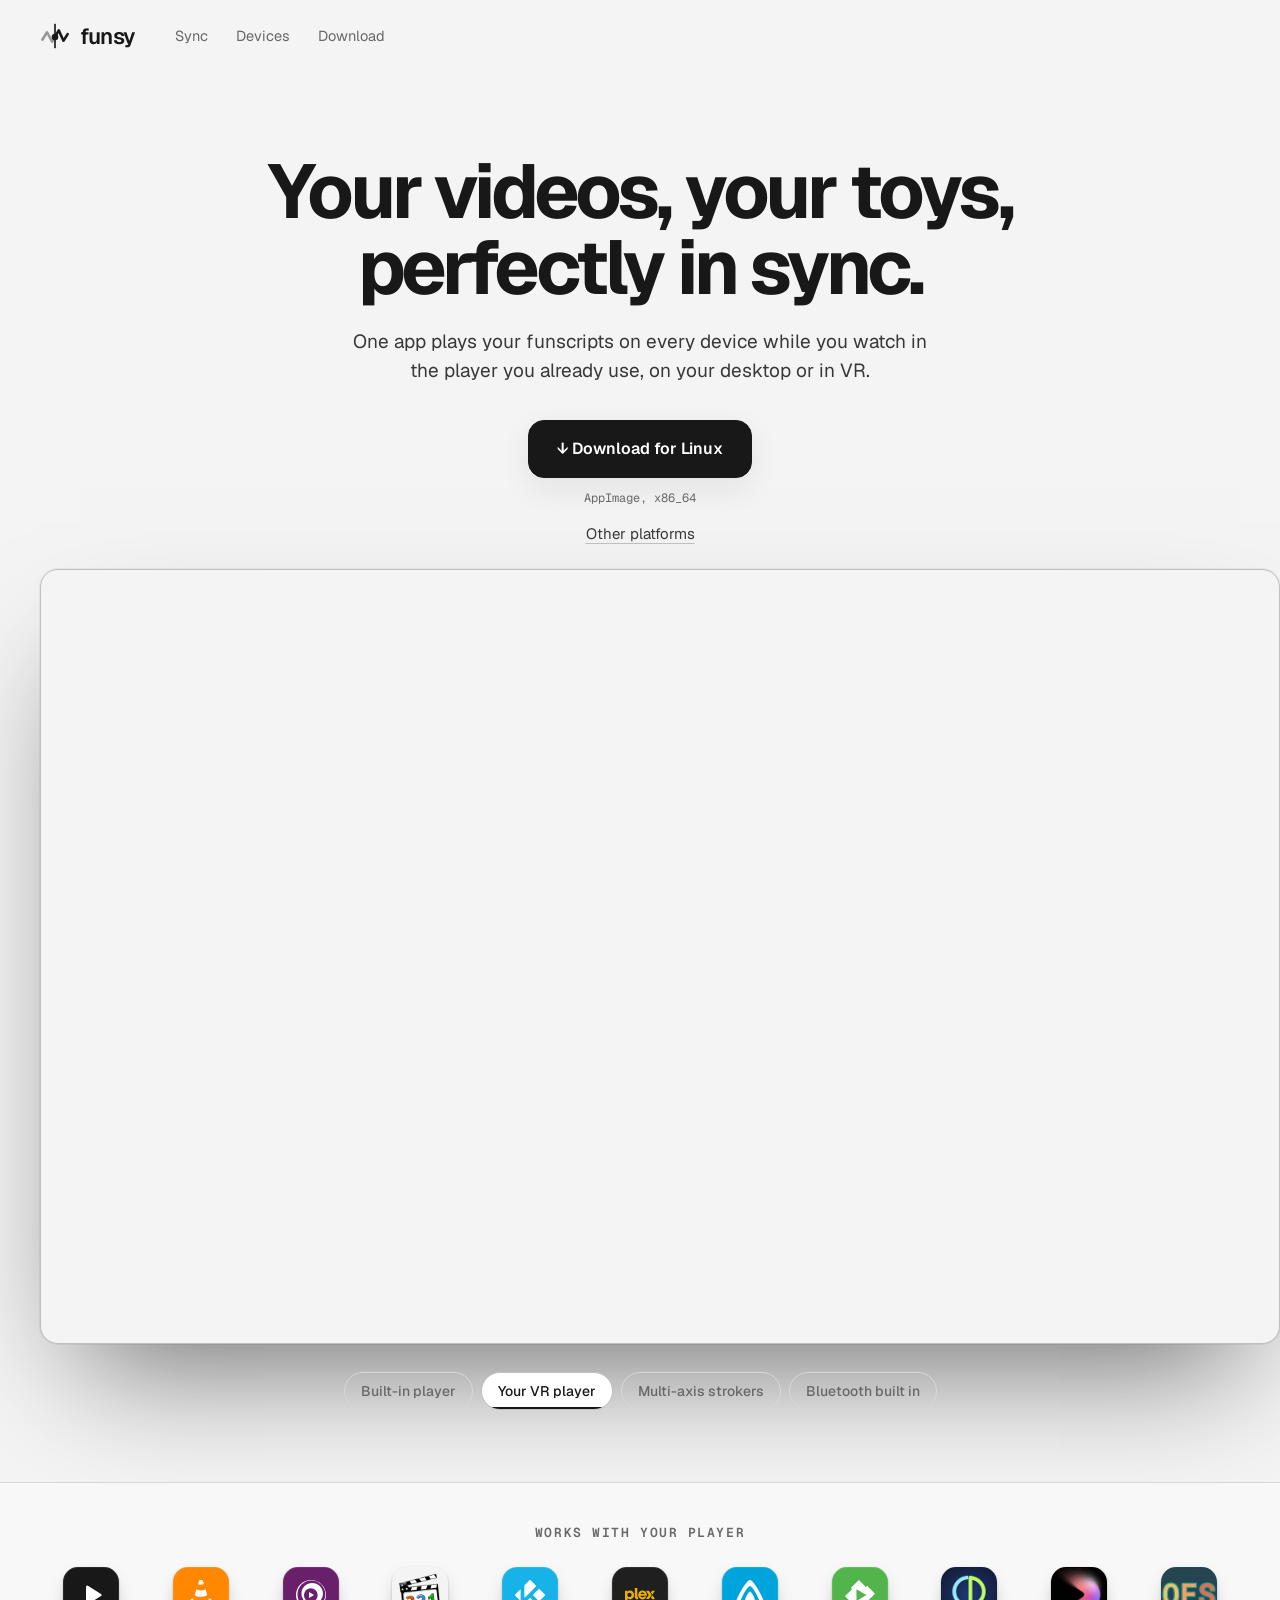
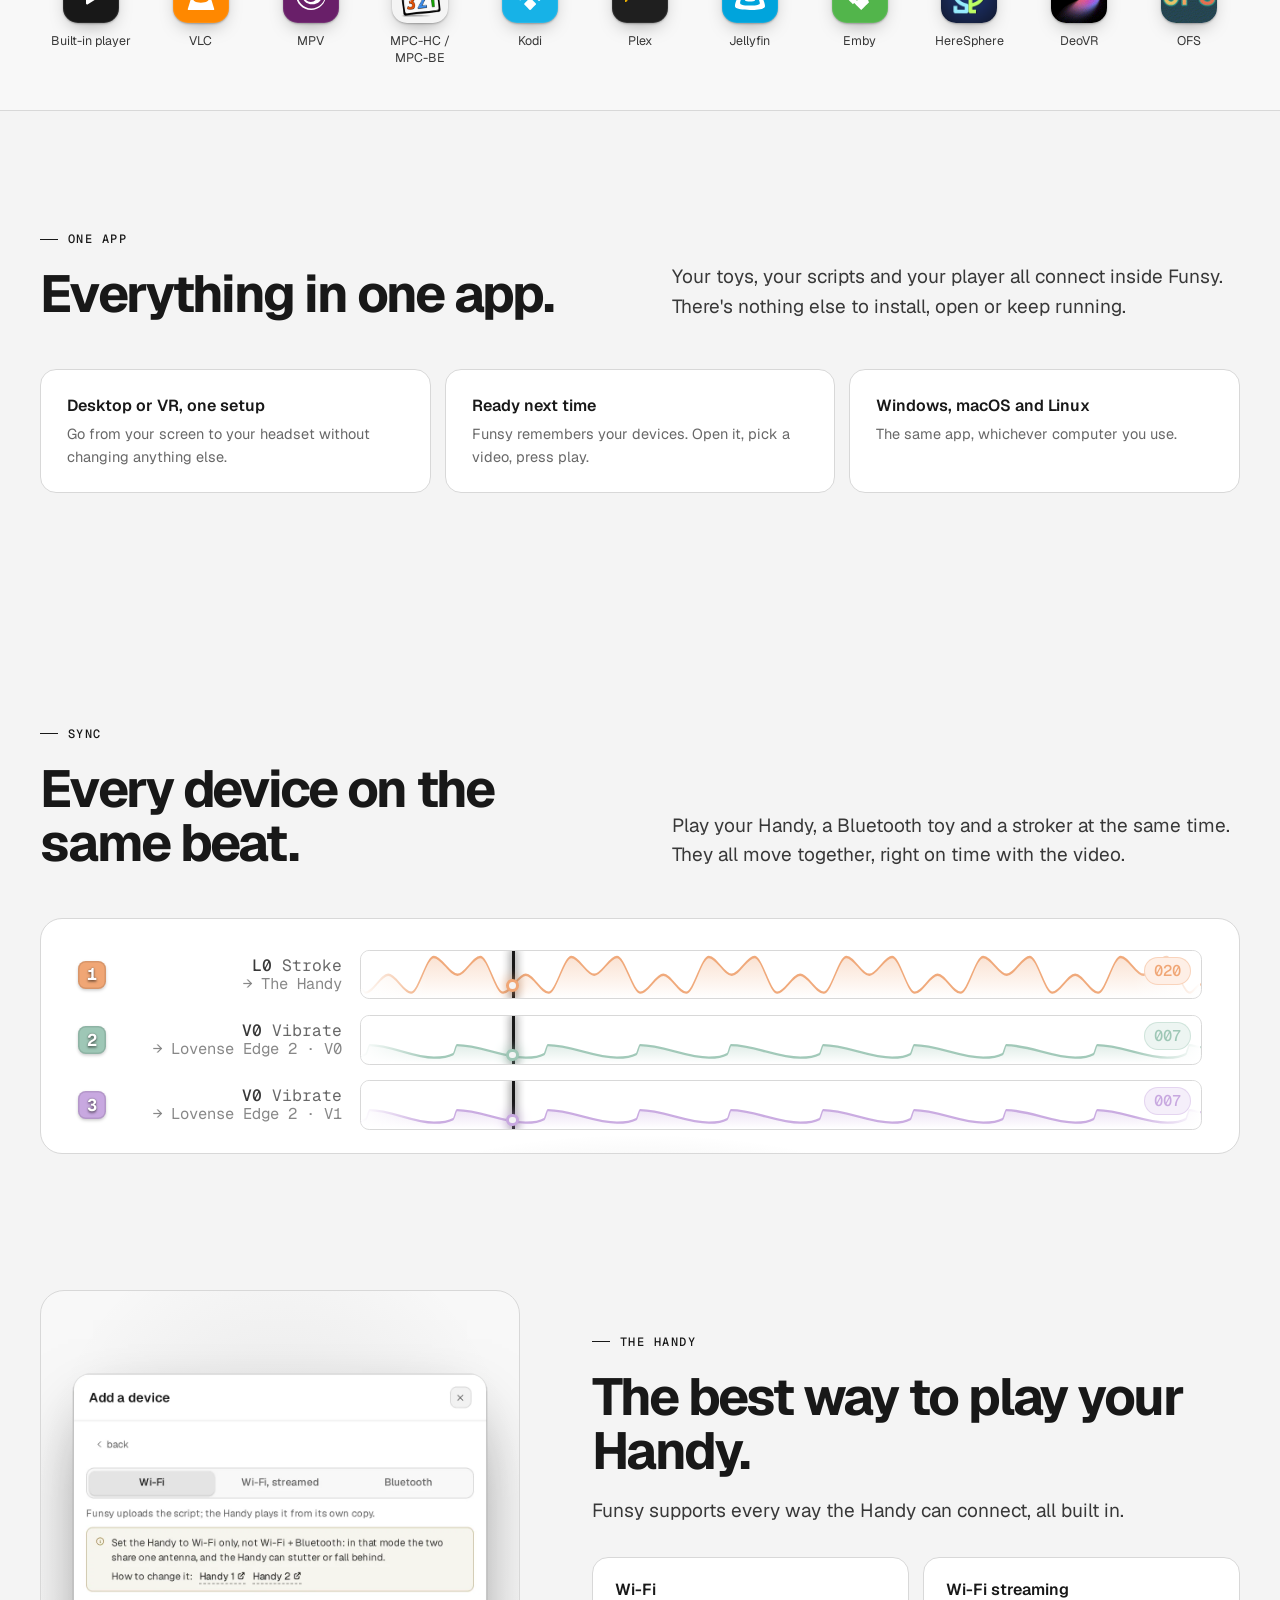
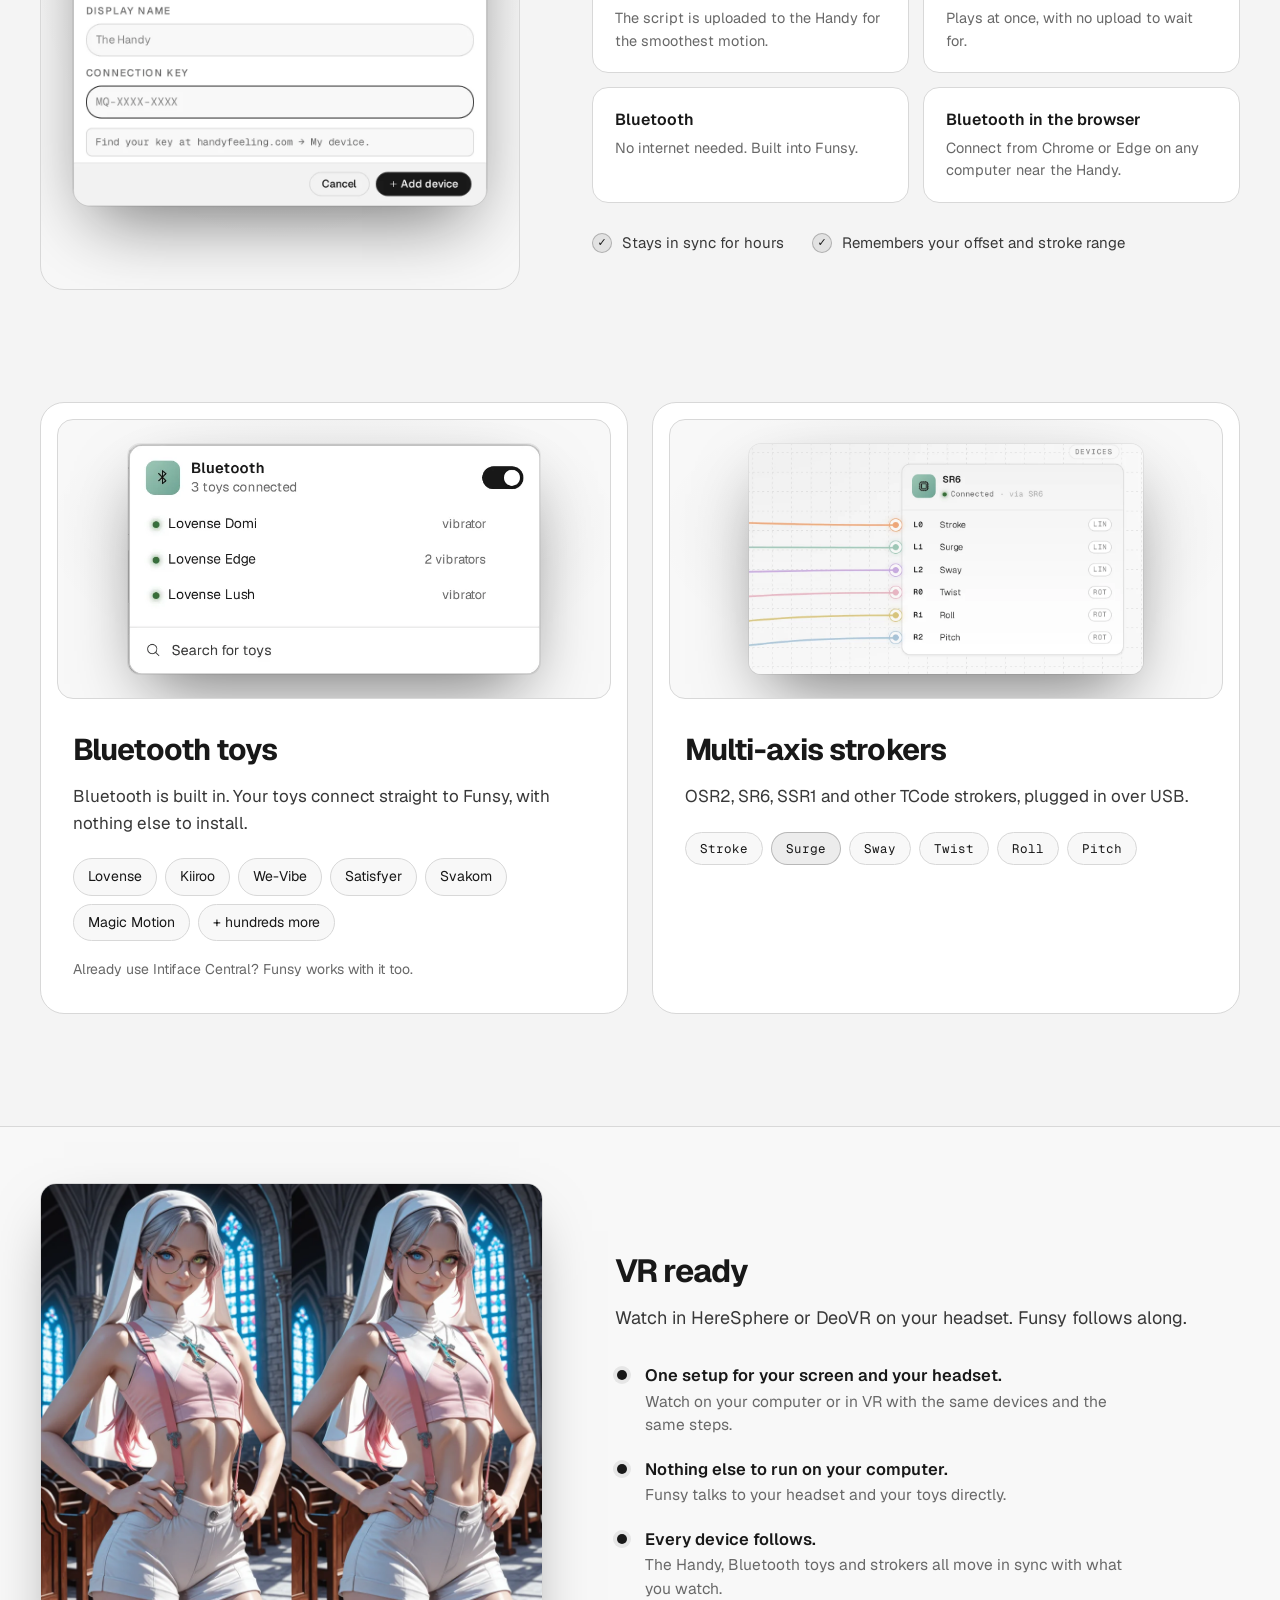
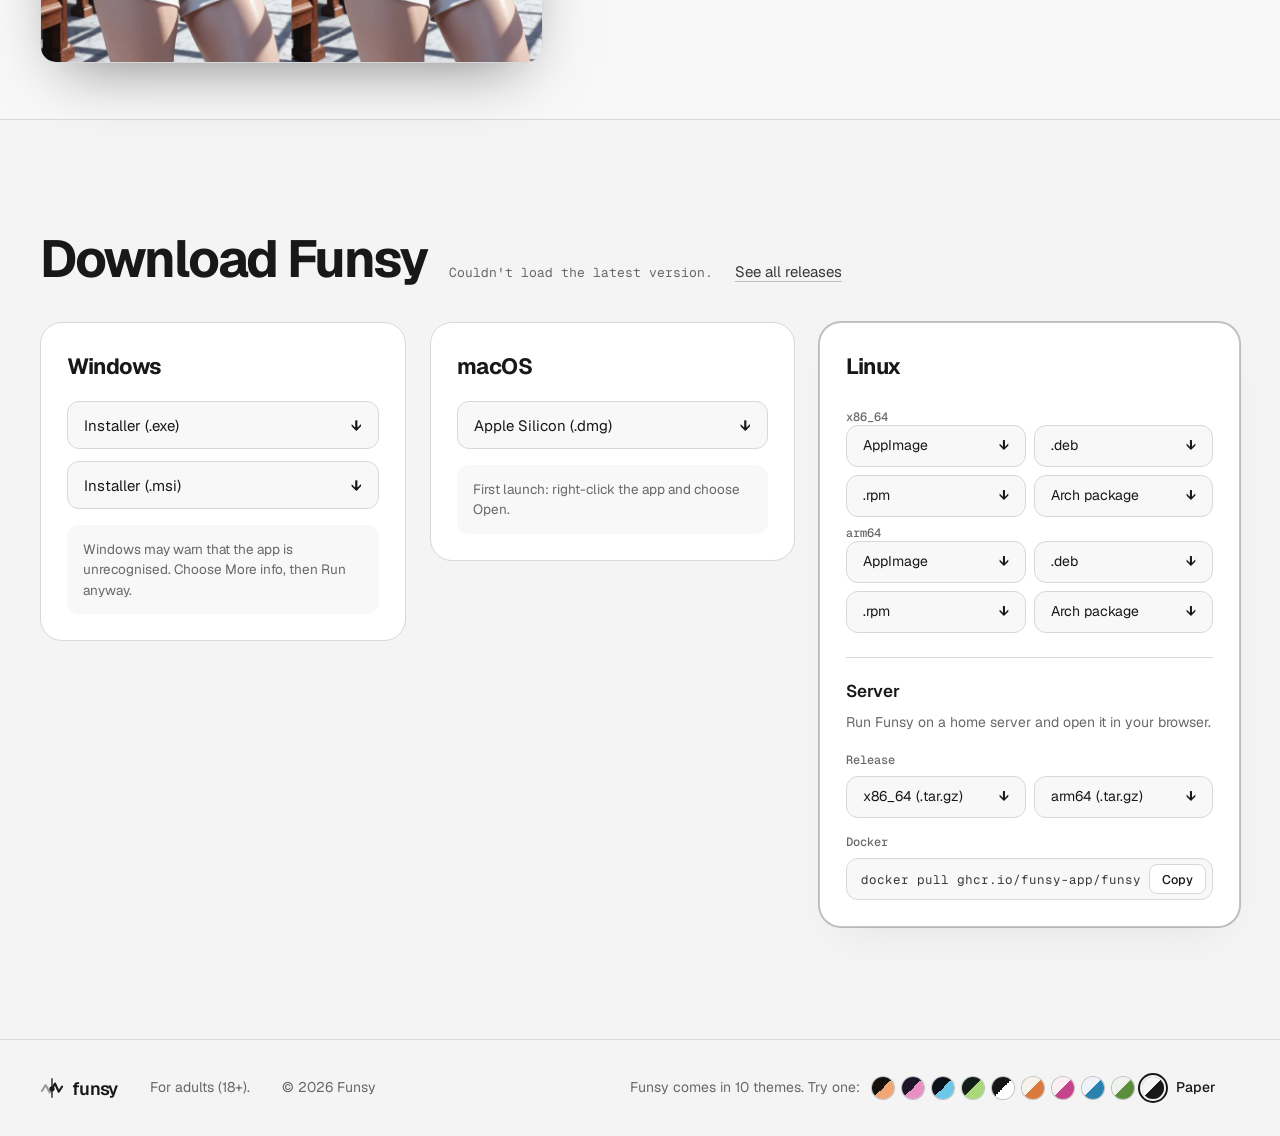
==== index.html @ 6988dfaf "Funsy's website" ====
<!doctype html>
<html lang="en">
<head>
<meta charset="utf-8">
<meta name="viewport" content="width=device-width,initial-scale=1">
<link rel="icon" href="assets/icon.svg" type="image/svg+xml">
<title>Funsy — your videos, your toys, perfectly in sync</title>
<script>
  // Pick the theme before the first paint: random from the visitor's mode, kept for the visit.
  (() => {
    const DARK = ["dark", "sunset", "midnight", "forest", "mono"];
    const LIGHT = ["light", "blush", "mist", "sage", "paper"];
    const forced = new URLSearchParams(location.search).get("theme");
    let theme = [...DARK, ...LIGHT].includes(forced) ? forced : sessionStorage.getItem("funsy-theme");
    if (![...DARK, ...LIGHT].includes(theme)) {
      const set = matchMedia("(prefers-color-scheme: light)").matches ? LIGHT : DARK;
      theme = set[Math.floor(Math.random() * set.length)];
    }
    sessionStorage.setItem("funsy-theme", theme);
    document.documentElement.dataset.theme = theme;
  })();
</script>
<link rel="preload" href="assets/fonts/Geist-Variable.woff2" as="font" type="font/woff2" crossorigin>
<style>
  @font-face { font-family: "Geist"; src: url("assets/fonts/Geist-Variable.woff2") format("woff2"); font-weight: 100 900; font-display: swap; }
  @font-face { font-family: "Geist Mono"; src: url("assets/fonts/GeistMono-Variable.woff2") format("woff2"); font-weight: 100 900; font-display: swap; }
</style>
<link rel="stylesheet" href="assets/themes.css">
<link rel="stylesheet" href="assets/wave.css">
<style>
  :root { --font: "Geist", ui-sans-serif, system-ui, sans-serif; --mono: "Geist Mono", ui-monospace, monospace; }
  * { box-sizing: border-box; }
  .wave-rows { position: relative; z-index: 1; display: flex; flex-direction: column; gap: 6px; zoom: 1.55; }
  html { scroll-behavior: smooth; }
  body { margin: 0; background: var(--bg); color: var(--fg); font: 16px/1.55 "Geist", ui-sans-serif, system-ui, sans-serif; -webkit-font-smoothing: antialiased; overflow-x: hidden; }
  html.theming, html.theming * { transition: background-color 300ms ease, color 300ms ease, border-color 300ms ease, fill 300ms ease, stroke 300ms ease, box-shadow 300ms ease !important; }
  a { color: inherit; }
  .mono { font-family: "Geist Mono", ui-monospace, monospace; }
  .wrap { width: min(1200px, calc(100% - 48px)); margin: 0 auto; }
  [hidden] { display: none !important; }

  /* ---------- reveal ---------- */
  .reveal { opacity: 0; transform: translateY(12px); transition: opacity 600ms ease, transform 600ms ease; }
  .reveal.in { opacity: 1; transform: none; }

  /* ---------- buttons ---------- */
  .btn { height: 44px; padding: 0 18px; border-radius: 12px; border: 1px solid var(--line); background: transparent; color: var(--fg);
    font: 600 14px "Geist", sans-serif; display: inline-flex; align-items: center; justify-content: center; gap: 8px; cursor: pointer; text-decoration: none; white-space: nowrap;
    transition: transform 160ms ease, box-shadow 160ms ease, background 160ms ease, border-color 160ms ease; }
  .btn:hover { transform: translateY(-2px); background: var(--surface); }
  .btn.ghost { border-color: transparent; }
  .btn.primary { background: var(--accent); border-color: var(--accent); color: var(--accent-fg); box-shadow: 0 10px 30px var(--accent-soft); }
  .btn.primary:hover { background: var(--accent-2); box-shadow: 0 16px 40px var(--accent-line); }
  .btn.lg { height: 58px; padding: 0 28px; font-size: 16px; border-radius: 16px; }
  .btn:focus-visible, .link:focus-visible, .dot:focus-visible, .file:focus-visible { outline: 2px solid var(--accent); outline-offset: 3px; }
  .link { font-size: 15px; color: var(--fg-2); text-decoration: underline; text-decoration-color: var(--line-2); text-underline-offset: 4px; background: none; border: 0; padding: 0; cursor: pointer; font-family: inherit; }
  .link:hover { color: var(--fg); text-decoration-color: var(--accent); }

  /* ---------- placeholders ---------- */
  .ph { position: relative; overflow: hidden; border-radius: 16px; border: 1px solid var(--line);
    background: repeating-linear-gradient(135deg, var(--surface) 0 16px, var(--bg-2) 16px 32px); display: grid; place-items: center; }
  .ph > span { font: 12px "Geist Mono", monospace; color: var(--muted); background: var(--bg); border: 1px solid var(--line); padding: 6px 12px; border-radius: 8px; }

  /* A piece of the app (picture taken from it, in the page's theme), floating on a soft backdrop. */
  .pic { position: relative; overflow: hidden; display: grid; place-items: center; padding: 32px; border: 1px solid var(--line);
    background: radial-gradient(70% 70% at 50% 40%, var(--accent-soft), transparent 75%), var(--bg-2); }
  .pic img { display: block; width: auto; height: auto; max-width: 100%; max-height: var(--max-h, 100%); border-radius: var(--r, 12px);
    box-shadow: 0 30px 70px -20px rgba(0,0,0,.55), 0 0 0 1px var(--line-soft); }

  /* ---------- top bar ---------- */
  .topbar { position: sticky; top: 0; z-index: 10; background: var(--bg); border-bottom: 1px solid transparent; transition: border-color 200ms ease; }
  .topbar.scrolled { border-bottom-color: var(--line); }
  .topbar .wrap { height: 72px; display: flex; align-items: center; gap: 40px; }
  .wordmark { display: inline-flex; align-items: center; gap: 10px; font: 600 22px "Geist", sans-serif; letter-spacing: -0.035em; text-decoration: none; color: var(--fg); }
  .wordmark em { font-style: normal; color: var(--accent); }
  .wordmark svg { width: 30px; height: 30px; color: var(--accent); }
  .nav { display: flex; gap: 28px; font-size: 14.5px; color: var(--muted); }
  .nav a { text-decoration: none; transition: color 140ms ease; }
  .nav a:hover { color: var(--fg); }
  .top-right { margin-left: auto; display: flex; gap: 8px; }

  /* ---------- hero ---------- */
  .hero { position: relative; padding: 80px 0 72px; overflow: hidden; }
  .hero::before { content: ""; position: absolute; left: 50%; top: 46%; width: 1100px; height: 640px; transform: translateX(-50%);
    background: radial-gradient(50% 50% at 50% 50%, var(--accent-soft), transparent 72%); pointer-events: none; filter: blur(30px); }
  .hero .wrap { position: relative; }
  .hero-copy { display: flex; flex-direction: column; align-items: center; text-align: center; }
  .hero h1 { margin: 0 0 22px; font-size: 76px; line-height: 1; letter-spacing: -0.05em; font-weight: 700; }
  .hero h1 em { font-style: normal; color: var(--accent); white-space: nowrap; }
  .hero .sub { margin: 0 0 34px; max-width: 600px; font-size: 19px; color: var(--fg-2); }
  .hero .cta { align-items: center; }

  /* The app: one picture per feature, in the page's theme. */
  .showcase { margin: 24px 0 0; }
  .stage { position: relative; width: min(1240px, 100vw); margin: 0 auto; }
  .shots { position: relative; aspect-ratio: 1440 / 900;
    border-radius: 18px; overflow: hidden; border: 1px solid var(--line-2); background: var(--bg);
    box-shadow: 0 60px 120px -40px rgba(0,0,0,.55), 0 0 0 1px var(--line-soft); }
  .shots img { position: absolute; inset: 0; width: 100%; height: 100%; object-fit: cover; display: block; opacity: 0;
    transition: opacity 900ms ease; }
  .shots img.on { opacity: 1; }
  .shot-tabs { position: relative; display: flex; justify-content: center; flex-wrap: wrap; gap: 8px; margin-top: 28px; }
  .shot-tab { position: relative; overflow: hidden; height: 38px; padding: 0 16px; border-radius: 999px; border: 1px solid var(--line); background: transparent;
    color: var(--muted); font: 500 14px "Geist", sans-serif; cursor: pointer; transition: color 160ms ease, background 160ms ease, border-color 160ms ease; }
  .shot-tab:hover { color: var(--fg); }
  .shot-tab[aria-selected="true"] { color: var(--fg); background: var(--surface); border-color: var(--line-2); }
  .shot-tab:focus-visible { outline: 2px solid var(--accent); outline-offset: 3px; }
  .shot-tab i { position: absolute; left: 0; bottom: 0; height: 2px; width: 0; background: var(--accent); }
  .shot-tab[aria-selected="true"] i { animation: shot-progress 6s linear forwards; }
  .showcase:hover .shot-tab i, .showcase:focus-within .shot-tab i { animation-play-state: paused; }
  @keyframes shot-progress { to { width: 100%; } }
  .cta { display: flex; flex-direction: column; align-items: flex-start; gap: 12px; }
  .cta small { font: 12px "Geist Mono", monospace; color: var(--muted); }
  .cta .link { margin-top: 4px; }
  .cta p { margin: 0; font-size: 17px; color: var(--fg-2); }

  /* ---------- players ---------- */
  .players { border-top: 1px solid var(--line); border-bottom: 1px solid var(--line); background: var(--bg-2); }
  .players .wrap { padding: 40px 0 44px; }
  .players h2 { margin: 0 0 24px; font-size: 13px; font-weight: 600; color: var(--muted); text-align: center; text-transform: uppercase; letter-spacing: .12em; font-family: "Geist Mono", monospace; }
  .players ul { margin: 0; padding: 0; list-style: none; display: grid; grid-template-columns: repeat(11, 1fr); gap: 8px; }
  .player { display: flex; flex-direction: column; align-items: center; gap: 10px; font-size: 12.5px; color: var(--fg-2); text-align: center; line-height: 1.3; }
  .app-icon { width: 56px; height: 56px; border-radius: 15px; overflow: hidden; display: grid; place-items: center;
    box-shadow: 0 1px 2px rgba(0,0,0,.25), 0 8px 20px -8px rgba(0,0,0,.4), inset 0 0 0 1px rgba(255,255,255,.08); transition: transform 180ms ease, box-shadow 180ms ease; }
  .player:hover .app-icon { transform: translateY(-3px) scale(1.04); box-shadow: 0 2px 4px rgba(0,0,0,.25), 0 14px 28px -10px rgba(0,0,0,.5); }
  .app-icon svg { width: 30px; height: 30px; }
  .app-icon.pad-sm img { width: 44px; height: 44px; }
  .app-icon.full img { width: 100%; height: 100%; object-fit: cover; }

  /* ---------- sections ---------- */
  .section { padding: 112px 0; }
  .eyebrow { margin: 0 0 20px; display: inline-flex; align-items: center; gap: 10px; font: 500 12px "Geist Mono", monospace; text-transform: uppercase; letter-spacing: 0.12em; color: var(--accent); }
  .eyebrow::before { content: ""; width: 18px; height: 1px; background: var(--accent); }
  .h2 { margin: 0; font-size: 52px; line-height: 1.04; letter-spacing: -0.04em; font-weight: 700; }
  .lead { margin: 0; font-size: 19px; color: var(--fg-2); }

  /* sync */
  .spot-head { display: grid; grid-template-columns: 1fr 1fr; gap: 64px; align-items: end; margin-bottom: 48px; }
  .sync-panel { position: relative; border-radius: 22px; border: 1px solid var(--line); background: var(--surface); padding: 28px 28px 20px; overflow: hidden; }
  .sync-panel::after { content: ""; position: absolute; inset: auto 20% -60% 20%; height: 80%; background: radial-gradient(50% 50% at 50% 50%, var(--accent-soft), transparent 70%); pointer-events: none; }
  .scroll { animation: scroll 6s linear infinite; }
  .track-line { fill: none; stroke-width: 3; stroke-linecap: round; stroke-linejoin: round; }
  .track-line.main { stroke: var(--accent); }
  .track-line.second { stroke: var(--fg-2); opacity: .45; stroke-width: 2; }
  .lane { stroke: var(--line); stroke-dasharray: 2 6; }
  .frame-thumb { fill: var(--bg-2); stroke: var(--line); }
  .playhead { stroke: var(--fg); stroke-width: 1.5; }
  .ring { fill: none; stroke: var(--accent); stroke-width: 2; transform-box: fill-box; transform-origin: center; animation: ring 1.5s ease-out infinite; }
  .tick { fill: var(--accent); animation: tick 1.5s ease-out infinite; }
  @keyframes scroll { to { transform: translateX(-240px); } }
  @keyframes ring { 0% { opacity: .9; transform: scale(.4); } 80%, 100% { opacity: 0; transform: scale(1.6); } }
  @keyframes led { 0% { box-shadow: 0 0 0 0 var(--accent-line); } 80%, 100% { box-shadow: 0 0 0 8px transparent; } }
  @keyframes tick { 0% { opacity: 1; } 50%, 100% { opacity: .25; } }

  /* handy */
  .handy { display: grid; grid-template-columns: 480px 1fr; gap: 72px; align-items: center; }
  .handy > .pic { height: 600px; border-radius: 24px; --max-h: 536px; }
  .handy .lead { margin: 18px 0 32px; }
  .modes { display: grid; grid-template-columns: 1fr 1fr; gap: 14px; }
  .mode { border: 1px solid var(--line); border-radius: 16px; padding: 20px 22px; background: var(--surface); transition: transform 160ms ease, border-color 160ms ease; }
  .mode:hover { transform: translateY(-2px); border-color: var(--accent-line); }
  .mode h3 { margin: 0 0 4px; font-size: 16px; font-weight: 600; }
  .mode p { margin: 0; font-size: 14.5px; color: var(--muted); }
  .modes.three { grid-template-columns: repeat(3, 1fr); }
  .one-app .mode { padding: 24px 26px; }
  .checks { margin: 28px 0 0; padding: 0; list-style: none; display: flex; flex-wrap: wrap; gap: 12px 28px; font-size: 15px; color: var(--fg-2); }
  .checks li { display: flex; align-items: center; gap: 10px; }
  .checks li::before { content: "✓"; display: grid; place-items: center; font-size: 11px; font-weight: 700; color: var(--accent); width: 20px; height: 20px; border-radius: 50%; background: var(--accent-soft);
    box-shadow: inset 0 0 0 1px var(--accent-line); }

  /* toys + strokers */
  .pair { display: grid; grid-template-columns: 1fr 1fr; gap: 24px; }
  .big-card { border: 1px solid var(--line); border-radius: 24px; padding: 16px 16px 32px; background: var(--surface); transition: border-color 200ms ease; }
  .big-card:hover { border-color: var(--line-2); }
  .big-card .pic { height: 280px; margin-bottom: 28px; border-radius: 16px; padding: 24px; --max-h: 230px; }
  .big-card h3 { margin: 0 16px 10px; font-size: 30px; letter-spacing: -0.03em; font-weight: 700; }
  .big-card > p { margin: 0 16px 22px; font-size: 17px; color: var(--fg-2); }
  .big-card small { display: block; margin: 18px 16px 0; font-size: 14px; color: var(--muted); }
  .tags { margin: 0 16px; padding: 0; list-style: none; display: flex; flex-wrap: wrap; gap: 8px; }
  .tags li { padding: 7px 14px; border: 1px solid var(--line); border-radius: 999px; font-size: 14px; background: var(--bg-2); }
  .axes li { font: 12.5px "Geist Mono", monospace; transition: color 200ms ease, border-color 200ms ease; }
  .axes li.on { color: var(--accent); border-color: var(--accent-line); background: var(--accent-soft); }

  /* vr */
  .vr { border-top: 1px solid var(--line); border-bottom: 1px solid var(--line); background: var(--bg-2); }
  .vr .wrap { display: grid; grid-template-columns: auto 1fr; gap: 72px; align-items: center; padding: 56px 0; }
  .vr-frame { display: block; width: auto; height: 480px; border-radius: 16px; border: 1px solid var(--line); box-shadow: 0 24px 60px -24px rgba(0,0,0,.5); }
  .vr h3 { margin: 0 0 8px; font-size: 32px; letter-spacing: -0.03em; font-weight: 700; }
  .vr p { margin: 0; font-size: 18px; color: var(--fg-2); }
  .vr-points { margin: 32px 0 0; padding: 0; list-style: none; display: grid; gap: 20px; max-width: 520px; }
  .vr-points li { position: relative; padding-left: 30px; font-size: 15.5px; line-height: 1.5; color: var(--muted); }
  .vr-points li::before { content: ""; position: absolute; left: 2px; top: 7px; width: 10px; height: 10px; border-radius: 50%; background: var(--accent); box-shadow: 0 0 0 4px var(--accent-soft); }
  .vr-points b { display: block; color: var(--fg); font-weight: 600; font-size: 16.5px; margin-bottom: 2px; }

  /* download */
  .dl-head { display: flex; align-items: baseline; flex-wrap: wrap; gap: 14px 22px; margin-bottom: 36px; }
  .dl-head .ver { font: 13px "Geist Mono", monospace; color: var(--muted); }
  .news { margin: -8px 0 32px; border: 1px solid var(--accent-line); border-radius: 20px; padding: 26px 30px; background: var(--surface); position: relative; }
  .news h3 { margin: 0 0 12px; font: 600 15px "Geist Mono", monospace; color: var(--accent); }
  .news ul { margin: 0; padding-left: 20px; display: grid; gap: 8px; color: var(--fg-2); }
  .news .close { position: absolute; top: 18px; right: 18px; height: 34px; font-size: 13px; }
  .platforms { display: grid; grid-template-columns: repeat(3, 1fr); gap: 24px; align-items: start; }
  .platform { border: 1px solid var(--line); border-radius: 22px; padding: 26px; display: flex; flex-direction: column; gap: 12px; background: var(--surface); }
  .platform.mine { border-color: var(--accent-line); box-shadow: 0 0 0 1px var(--accent-line), 0 20px 50px -20px var(--accent-soft); }
  .platform h3 { margin: 0 0 6px; font-size: 22px; font-weight: 700; letter-spacing: -0.02em; }
  .file { display: flex; align-items: center; justify-content: space-between; height: 48px; padding: 0 16px; border: 1px solid var(--line); border-radius: 12px; font-size: 15px; text-decoration: none; background: var(--bg-2);
    transition: border-color 140ms ease, background 140ms ease, transform 140ms ease; }
  .file:hover { border-color: var(--accent-line); background: var(--surface-2); transform: translateY(-1px); }
  .file b { color: var(--accent); font-weight: 700; }
  .arch { margin: 8px 0 0; font: 500 12px "Geist Mono", monospace; color: var(--muted); }
  .chips { display: grid; grid-template-columns: 1fr 1fr; gap: 8px; }
  .chips .file { height: 42px; font-size: 14px; }
  .server { margin-top: 12px; padding-top: 20px; border-top: 1px solid var(--line); display: flex; flex-direction: column; gap: 8px; }
  .server h4 { margin: 0; font-size: 17px; font-weight: 600; letter-spacing: -0.01em; }
  .lead-sm { margin: 0 0 2px; font-size: 14px; color: var(--muted); }
  .cmd { display: flex; align-items: center; justify-content: space-between; gap: 8px; height: 42px; padding: 0 6px 0 14px; border: 1px solid var(--line); border-radius: 12px; background: var(--bg-2); }
  .cmd code { font: 12.5px "Geist Mono", monospace; color: var(--fg-2); white-space: nowrap; overflow: hidden; text-overflow: ellipsis; }
  .cmd .copy { flex: none; height: 30px; padding: 0 12px; border: 1px solid var(--line); border-radius: 8px; background: var(--surface); color: var(--fg); font: 500 12.5px "Geist", sans-serif; cursor: pointer; transition: border-color 140ms ease; }
  .cmd .copy:hover { border-color: var(--accent-line); }
  .note { margin: 4px 0 0; padding: 14px 16px; border-radius: 12px; background: var(--bg-2); font-size: 13.5px; color: var(--muted); line-height: 1.5; }

  /* support */
  .support-box { position: relative; overflow: hidden; border: 1px solid var(--accent-line); border-radius: 28px; background: var(--surface); padding: 64px; display: flex; align-items: center; gap: 48px; }
  .support-box::before { content: ""; position: absolute; inset: -40% -10% auto 40%; height: 160%; background: radial-gradient(40% 40% at 60% 50%, var(--accent-soft), transparent 70%); pointer-events: none; }
  .support-box > * { position: relative; }
  .support-box h2 { margin: 0 0 10px; font-size: 40px; letter-spacing: -0.035em; font-weight: 700; }
  .support-box p { margin: 0; color: var(--fg-2); font-size: 18px; max-width: 520px; }
  .support-box .btns { margin-left: auto; display: flex; gap: 12px; }

  /* footer */
  .footer { border-top: 1px solid var(--line); }
  .footer .wrap { padding: 36px 0; display: flex; align-items: center; flex-wrap: wrap; gap: 20px 32px; font-size: 14px; color: var(--muted); }
  .footer .wordmark { font-size: 18px; gap: 8px; }
  .footer .wordmark svg { width: 24px; height: 24px; }
  .themes { display: flex; align-items: center; gap: 12px; margin-left: auto; }
  .dots { display: flex; gap: 8px; }
  .dot { width: 22px; height: 22px; border-radius: 50%; border: 0; padding: 0; cursor: pointer; background: linear-gradient(135deg, var(--dot-bg) 50%, var(--dot-accent) 50%);
    box-shadow: 0 0 0 1px var(--line-2); transition: transform 140ms ease, box-shadow 140ms ease; }
  .dot:hover { transform: scale(1.15); }
  .dot[aria-pressed="true"] { box-shadow: 0 0 0 2px var(--bg), 0 0 0 4px var(--fg); }
  .theme-name { min-width: 64px; color: var(--fg); font-weight: 500; }

  @media (prefers-reduced-motion: reduce) {
    .scroll, .ring, .tick { animation: none; }
    .reveal { opacity: 1; transform: none; transition: none; }
    .shot-tab i { animation: none !important; }
    .shots img { transition: none; animation: none !important; }
  }
</style>
</head>
<body>

<!-- Funsy's mark: a motion line crossed by the playhead, the played part dimmer. -->
<svg width="0" height="0" style="position:absolute" aria-hidden="true"><symbol id="funsy-mark" viewBox="0 0 64 64"><g fill="none" stroke="currentColor" stroke-width="5.5" stroke-linejoin="round" stroke-linecap="round"><polyline points="5,40 15,24 26,44 32,34" stroke-opacity=".42"/><polyline points="32,34 40,20 50,42 59,28"/></g><rect x="30.25" y="6" width="3.5" height="52" fill="currentColor"/><circle cx="32" cy="34" r="7" fill="currentColor"/></symbol></svg>

<nav class="topbar" id="topbar"><div class="wrap">
  <a class="wordmark" href="#top" aria-label="Funsy"><svg viewBox="0 0 64 64" aria-hidden="true"><use href="#funsy-mark"/></svg><span>funs<em>y</em></span></a>
  <div class="nav"><a href="#sync">Sync</a><a href="#devices">Devices</a><a href="#download">Download</a></div>
  <div class="top-right" data-live hidden><a class="btn ghost" href="#">Discord</a><a class="btn" href="#">Support on Patreon</a></div>
</div></nav>

<header class="hero" id="top"><div class="wrap">
  <div class="hero-copy">
    <h1>Your videos, your toys,<br>perfectly <em>in sync.</em></h1>
    <p class="sub">One app plays your funscripts on every device while you watch in the player you already use, on your desktop or in VR.</p>
    <div class="cta" id="hero-cta"></div>
  </div>
  <figure class="showcase" id="showcase">
    <div class="stage"><div class="shots" id="shots"></div></div>
    <figcaption class="shot-tabs" id="shot-tabs" role="tablist" aria-label="Funsy's features"></figcaption>
  </figure>
</div></header>

<section class="players"><div class="wrap">
  <h2>Works with your player</h2>
  <ul>
      <li class="player"><span class="app-icon pad" style="background: var(--accent)"><svg viewBox="0 0 24 24" aria-hidden="true"><path fill="var(--accent-fg)" d="M8 5.5v13a1 1 0 0 0 1.5.86l10.5-6.5a1 1 0 0 0 0-1.72L9.5 4.64A1 1 0 0 0 8 5.5Z"/></svg></span><span>Built-in player</span></li>
      <li class="player"><span class="app-icon pad" style="background: #FF8800"><svg viewBox="0 0 24 24" aria-hidden="true"><path fill="#fff" d="M12.0319 0c-.8823 0-1.0545.136-1.0545.136-.1738.056-.3556.255-.4105.43L9.683 3.3808c.4729.1729 1.3222.4266 2.2337.4266 1.0987 0 2.017-.3494 2.3763-.5075L13.4352.566c-.055-.1755-.237-.3707-.4067-.4374 0 0-.1142-.1286-.9966-.1286zm3.5645 7.455c-.3601.34-1.3276.9373-3.6797.9373-2.2929 0-3.189-.5678-3.5213-.9113l-1.3887 4.4227c.2272.3614 1.2539 1.5594 4.8847 1.5594 3.7569 0 4.8539-1.3467 5.0649-1.6737zm-8.5897 4.4487l-1.0025 3.1922H4.3428c-.2486 0-.5097.1932-.5826.4315l-2.334 7.6317a.3962.3962 0 0 0-.0169.1537c-.0008.0053-.002.0099-.002.016 0 .0839.0233.226.0233.226.0322.2456.2612.4452.5098.4452h20.1192c.2487 0 .4768-.1994.5098-.4453 0 0 .0234-.142.0234-.226a.0245.0245 0 0 0-.0025-.01.3201.3201 0 0 0 .0024-.0313.4096.4096 0 0 0-.019-.1282l-2.3339-7.6318c-.0729-.2383-.334-.4314-.5826-.4314h-1.6636l.2005.6391c-.2407.4854-1.4886 2.38-6.3027 2.38-4.6003 0-5.8288-1.73-6.1107-2.3072z"/></svg></span><span>VLC</span></li>
      <li class="player"><span class="app-icon pad" style="background: #691F69"><svg viewBox="0 0 24 24" aria-hidden="true"><path fill="#fff" d="M12 0C5.373 0 0 5.373 0 12s5.373 12 12 12 12-5.373 12-12S18.627 0 12 0zm.312 22.775c-6.153 0-11.142-4.988-11.142-11.142S6.16.491 12.312.491c6.154 0 11.142 4.989 11.142 11.142s-4.988 11.142-11.142 11.142zm.643-20.464a8.587 8.587 0 1 0 0 17.174 8.587 8.587 0 0 0 0-17.174zm-1.113 15.257a5.517 5.517 0 1 1 0-11.034 5.517 5.517 0 0 1 0 11.034zm-1.399-7.995L14.4 11.97l-3.957 2.518V9.573z"/></svg></span><span>MPV</span></li>
      <li class="player"><span class="app-icon pad-sm" style="background: #f4f4f4"><img src="assets/players/mpchc.png" alt="" loading="lazy"></span><span>MPC-HC /<br>MPC-BE</span></li>
      <li class="player"><span class="app-icon pad" style="background: #17B2E7"><svg viewBox="0 0 24 24" aria-hidden="true"><path fill="#fff" d="M12.03.047c-.226 0-.452.107-.669.324-.922.922-1.842 1.845-2.763 2.768-.233.233-.455.48-.703.695-.31.267-.405.583-.399.988.02 1.399.008 2.799.008 4.198 0 1.453-.002 2.907 0 4.36 0 .11.002.223.03.327.087.337.303.393.546.15 1.31-1.31 2.618-2.622 3.928-3.933l4.449-4.453c.43-.431.43-.905 0-1.336L12.697.37c-.216-.217-.442-.324-.668-.324zm7.224 7.23c-.223 0-.445.104-.65.309L14.82 11.37c-.428.429-.427.895 0 1.322l3.76 3.766c.44.44.908.44 1.346.002 1.215-1.216 2.427-2.433 3.644-3.647.182-.18.353-.364.43-.615v-.33c-.077-.251-.246-.436-.428-.617-1.224-1.22-2.443-2.445-3.666-3.668-.205-.205-.429-.307-.652-.307zM4.18 7.611c-.086.014-.145.094-.207.157L.209 11.572c-.28.284-.278.677.004.96l2.043 2.046c.59.59 1.177 1.182 1.767 1.772.169.168.33.139.416-.084.044-.114.062-.242.063-.364.004-1.283.004-2.567.004-3.851h-.002V8.184c0-.085-.01-.169-.022-.252-.019-.135-.072-.258-.207-.309a.186.186 0 0 0-.095-.012zm7.908 6.838c-.224 0-.447.106-.656.315L7.66 18.537c-.433.434-.433.899.002 1.334 1.215 1.216 2.43 2.43 3.643 3.649.18.18.361.354.611.433h.33c.244-.069.423-.226.598-.402 1.222-1.23 2.45-2.453 3.676-3.68.43-.43.427-.905-.004-1.338l-3.772-3.773c-.208-.208-.432-.311-.656-.31z"/></svg></span><span>Kodi</span></li>
      <li class="player"><span class="app-icon pad" style="background: #1f1f1f"><svg viewBox="0 0 24 24" aria-hidden="true"><path fill="#EBAF00" d="M3.987 8.409c-.96 0-1.587.28-2.12.933v-.72H0v8.88s.038.018.127.037c.138.03.821.187 1.331-.249.441-.377.542-.814.542-1.318v-1.283c.533.573 1.147.813 2 .813 1.84 0 3.253-1.493 3.253-3.48 0-2.12-1.36-3.613-3.266-3.613Zm16.748 5.595.406.591c.391.614.894.906 1.492.908.621-.012 1.064-.562 1.226-.755 0 0-.307-.27-.686-.72-.517-.614-1.214-1.755-1.24-1.803l-1.198 1.779Zm-3.205-1.955c0-2.08-1.52-3.64-3.52-3.64s-3.467 1.587-3.467 3.573a3.48 3.48 0 0 0 3.507 3.52c1.413 0 2.626-.84 3.253-2.293h-2.04l-.093.093c-.427.4-.72.533-1.227.533-.787 0-1.373-.506-1.453-1.266h4.986c.04-.214.054-.307.054-.52Zm-7.671-.219c0 .769.11 1.701.868 2.722l.056.069c-.306.526-.742.88-1.248.88-.399 0-.814-.211-1.138-.579a2.177 2.177 0 0 1-.538-1.441V6.409H9.86l-.001 5.421Zm9.283 3.46h-2.39l2.247-3.332-2.247-3.335h2.39l2.248 3.335-2.248 3.332Zm1.593-1.286Zm-17.162-.342c-.933 0-1.68-.773-1.68-1.72s.76-1.666 1.68-1.666c.92 0 1.68.733 1.68 1.68 0 .946-.733 1.706-1.68 1.706Zm18.361-1.974L24 8.622h-2.391l-.87 1.293 1.195 1.773Zm-9.404-.466c.16-.706.72-1.133 1.493-1.133.773 0 1.373.467 1.507 1.133h-3Z"/></svg></span><span>Plex</span></li>
      <li class="player"><span class="app-icon pad" style="background: #00A4DC"><svg viewBox="0 0 24 24" aria-hidden="true"><path fill="#fff" d="M12 .002C8.826.002-1.398 18.537.16 21.666c1.56 3.129 22.14 3.094 23.682 0C25.384 18.573 15.177 0 12 0zm7.76 18.949c-1.008 2.028-14.493 2.05-15.514 0C3.224 16.9 9.92 4.755 12.003 4.755c2.081 0 8.77 12.166 7.759 14.196zM12 9.198c-1.054 0-4.446 6.15-3.93 7.189.518 1.04 7.348 1.027 7.86 0 .511-1.027-2.874-7.19-3.93-7.19z"/></svg></span><span>Jellyfin</span></li>
      <li class="player"><span class="app-icon pad" style="background: #52B54B"><svg viewBox="0 0 24 24" aria-hidden="true"><path fill="#fff" d="M11.041 0c-.007 0-1.456 1.43-3.219 3.176L4.615 6.352l.512.513.512.512-2.819 2.791L0 12.961l1.83 1.848c1.006 1.016 2.438 2.46 3.182 3.209l1.351 1.359.508-.496c.28-.273.515-.498.524-.498.008 0 1.266 1.264 2.794 2.808L12.97 24l.187-.182c.23-.225 5.007-4.95 5.717-5.656l.52-.516-.502-.513c-.276-.282-.5-.52-.496-.53.003-.009 1.264-1.26 2.802-2.783 1.538-1.522 2.8-2.776 2.803-2.785.005-.012-3.617-3.684-6.107-6.193L17.65 4.6l-.505.505c-.279.278-.517.501-.53.497-.013-.005-1.27-1.267-2.793-2.805A449.655 449.655 0 0011.041 0zM9.223 7.367c.091.038 7.951 4.608 7.957 4.627.003.013-1.781 1.056-3.965 2.32a999.898 999.898 0 01-3.996 2.307c-.019.006-.026-1.266-.026-4.629 0-3.7.007-4.634.03-4.625Z"/></svg></span><span>Emby</span></li>
      <li class="player"><span class="app-icon full" style=""><img src="assets/players/heresphere.png" alt="" loading="lazy"></span><span>HereSphere</span></li>
      <li class="player"><span class="app-icon full" style=""><img src="assets/players/deovr.png" alt="" loading="lazy"></span><span>DeoVR</span></li>
      <li class="player"><span class="app-icon full" style=""><img src="assets/players/ofs.png" alt="" loading="lazy"></span><span>OFS</span></li>
  </ul>
</div></section>

<section class="section one-app" id="one-app"><div class="wrap">
  <div class="spot-head reveal">
    <div><p class="eyebrow">One app</p><h2 class="h2">Everything in one app.</h2></div>
    <p class="lead">Your toys, your scripts and your player all connect inside Funsy. There's nothing else to install, open or keep running.</p>
  </div>
  <div class="modes three reveal">
    <div class="mode"><h3>Desktop or VR, one setup</h3><p>Go from your screen to your headset without changing anything else.</p></div>
    <div class="mode"><h3>Ready next time</h3><p>Funsy remembers your devices. Open it, pick a video, press play.</p></div>
    <div class="mode"><h3>Windows, macOS and Linux</h3><p>The same app, whichever computer you use.</p></div>
  </div>
</div></section>

<section class="section" id="sync"><div class="wrap">
  <div class="spot-head reveal">
    <div><p class="eyebrow">Sync</p><h2 class="h2">Every device on the same beat.</h2></div>
    <p class="lead">Play your Handy, a Bluetooth toy and a stroker at the same time. They all move together, right on time with the video.</p>
  </div>
  <div class="sync-panel reveal">
    <div class="wave-rows" id="site-wave-rows" data-loop-from="1121962" data-loop-ms="38379">
<div data-wave-row class="group/row flex items-center gap-[12px] h-[36px] flex-shrink-0 relative rounded-[8px] px-[6px]">
  <span style="background: #f0a675;" class="w-[18px] h-[18px] rounded-[5px] border-none p-0 inline-flex items-center justify-center font-mono text-[11px] font-bold text-white shrink-0 tracking-[-0.02em] [text-shadow:0_0_1px_rgba(0,0,0,0.55),0_1px_1.5px_rgba(0,0,0,0.40)] shadow-[0_1px_2px_rgba(0,0,0,0.20),inset_0_0_0_1px_rgba(0,0,0,0.10)]">1</span>
  <div class="w-[140px] flex-shrink-0 font-mono text-[10.5px] text-app-muted leading-[1.2] flex items-center gap-[6px] justify-end">
    <div class="flex-1 min-w-0 text-right truncate">
      <b class="font-medium text-app-fg2">L0</b> Stroke
      <div class="flex justify-end min-w-0 text-app-muted2 text-[10px]"><span class="truncate">→ The Handy</span></div>
    </div>
  </div>
  <!-- <FunsyWeb.Components.WaveCanvas.wave_canvas> lib/funsy_web/components/wave_canvas.ex:23 (funsy) --><div id="site-wave-1" phx-hook="FunsyWeb.Components.WaveCanvas.WaveformRow" phx-update="ignore" data-color="#f0a675" data-keyframes="[[1083583,0],[1084180,100],[1084799,50],[1085397,100],[1085994,0],[1086591,50],[1087188,0],[1087786,100],[1088383,50],[1088980,100],[1089599,0],[1090196,50],[1090794,0],[1091391,100],[1091989,50],[1092586,100],[1093183,0],[1093781,50],[1094399,0],[1094996,100],[1095594,50],[1096191,100],[1096788,0],[1097386,50],[1097983,0],[1098580,100],[1099199,50],[1099797,100],[1100394,0],[1100991,50],[1101589,0],[1102186,100],[1102783,50],[1103381,100],[1103999,0],[1104596,50],[1105194,0],[1105791,100],[1106388,50],[1106986,100],[1107583,0],[1108180,50],[1108799,0],[1109397,100],[1109994,50],[1110591,100],[1111167,0],[1113978,50],[1116841,0],[1116941,15],[1117008,0],[1117074,15],[1117141,0],[1117208,15],[1117274,0],[1117341,10],[1117408,0],[1117474,10],[1117541,0],[1117608,10],[1117674,0],[1117741,10],[1117808,0],[1117874,10],[1117941,0],[1118007,10],[1118074,0],[1118141,10],[1118207,0],[1118274,7],[1118341,0],[1118407,7],[1118474,0],[1118541,5],[1118607,0],[1118674,5],[1118741,0],[1118807,4],[1118874,0],[1118941,4],[1119007,0],[1119074,4],[1119141,0],[1119207,4],[1119274,0],[1120245,50],[1120767,0],[1121365,50],[1121962,0],[1122559,100],[1123178,50],[1123776,100],[1124373,0],[1124970,50],[1125567,0],[1126165,100],[1126762,50],[1127359,100],[1127978,0],[1128575,50],[1129173,0],[1129770,100],[1130368,50],[1130965,100],[1131562,0],[1132160,50],[1132778,0],[1133375,100],[1133973,50],[1134570,100],[1135167,0],[1135765,50],[1136362,0],[1136959,100],[1137578,50],[1138176,100],[1138773,0],[1139370,50],[1139968,0],[1140565,100],[1141162,50],[1141760,100],[1142378,0],[1142975,50],[1143573,0],[1144170,100],[1144767,50],[1145365,100],[1145962,0],[1146559,50],[1147178,0],[1147776,100],[1148373,50],[1148970,100],[1149546,0],[1152357,50],[1155220,0],[1155320,15],[1155387,0],[1155453,15],[1155520,0],[1155587,15],[1155653,0],[1155720,10],[1155787,0],[1155853,10],[1155920,0],[1155987,10],[1156053,0],[1156120,10],[1156187,0],[1156253,10],[1156320,0],[1156386,10],[1156453,0],[1156520,10],[1156586,0],[1156653,7],[1156720,0],[1156786,7],[1156853,0],[1156920,5],[1156986,0],[1157053,5],[1157120,0],[1157186,4],[1157253,0],[1157320,4],[1157386,0],[1157453,4],[1157520,0],[1157586,4],[1157653,0],[1158624,50],[1159146,0],[1159744,50],[1160341,0],[1160938,100],[1161557,50],[1162155,100],[1162752,0],[1163349,50],[1163946,0],[1164544,100],[1165141,50],[1165738,100],[1166357,0],[1166954,50],[1167552,0],[1168149,100],[1168747,50],[1169344,100],[1169941,0],[1170539,50],[1171157,0],[1171754,100],[1172352,50],[1172949,100],[1173546,0],[1174144,50],[1174741,0],[1175338,100],[1175957,50],[1176555,100],[1177152,0],[1177749,50],[1178347,0],[1178944,100],[1179541,50],[1180139,100],[1180757,0],[1181354,50],[1181952,0],[1182549,100],[1183146,50],[1183744,100],[1184341,0],[1184938,50],[1185557,0],[1186155,100],[1186752,50],[1187349,100],[1187925,0],[1190736,50],[1193599,0],[1193699,15],[1193766,0],[1193832,15],[1193899,0],[1193966,15],[1194032,0],[1194099,10],[1194166,0],[1194232,10],[1194299,0],[1194366,10],[1194432,0],[1194499,10],[1194566,0],[1194632,10],[1194699,0],[1194765,10],[1194832,0],[1194899,10],[1194965,0],[1195032,7],[1195099,0],[1195165,7],[1195232,0],[1195299,5],[1195365,0],[1195432,5],[1195499,0],[1195565,4],[1195632,0],[1195699,4],[1195765,0],[1195832,4],[1195899,0],[1195965,4],[1196032,0],[1197003,50],[1197525,0],[1198123,50]]" data-chart-style="smooth" data-time-event="player:time" data-window-ms="22000" class="flex-1 h-[32px] bg-app-surface border border-app-line rounded-[6px] relative overflow-hidden group-data-[fullscreen=1]/fs:bg-white/[0.05] group-data-[fullscreen=1]/fs:border-white/[0.1]">
  <svg viewBox="0 0 1000 32" preserveAspectRatio="none" class="block w-full h-full">
    <defs>
      <linearGradient id="site-wave-g-1" x1="0" x2="0" y1="0" y2="1">
        <stop offset="0%" stop-color="#f0a675" stop-opacity="0.32"></stop>
        <stop offset="100%" stop-color="#f0a675" stop-opacity="0"></stop>
      </linearGradient>
      <linearGradient id="site-wave-fade-1" x1="0" x2="1" y1="0" y2="0">
        <stop offset="0%" stop-color="var(--surface)" stop-opacity="1"></stop>
        <stop offset="8%" stop-color="var(--surface)" stop-opacity="0"></stop>
        <stop offset="92%" stop-color="var(--surface)" stop-opacity="0"></stop>
        <stop offset="100%" stop-color="var(--surface)" stop-opacity="1"></stop>
      </linearGradient>
    </defs>
    <path data-wave-fill d="" fill="url(#site-wave-g-1)"></path>
    <path data-wave-stroke d="" stroke="#f0a675" stroke-width="1.6" fill="none" opacity="0.95" stroke-linejoin="round" stroke-linecap="round"></path>
    <path data-wave-dots d="" stroke="#f0a675" stroke-width="3.2" stroke-linecap="round" vector-effect="non-scaling-stroke" fill="none" opacity="0.9"></path>
    <rect x="0" y="0" width="1000" height="32" fill="url(#site-wave-fade-1)"></rect>
  </svg>
  <div class="absolute top-[-2px] bottom-[-2px] w-[1.5px] bg-app-fg pointer-events-none" style="left: 18%; box-shadow: 0 0 6px var(--fg);">
    <span class="absolute top-[-3px] left-[-3px] w-[8px] h-[5px] bg-app-fg rounded-[2px]"></span>
  </div>
  <div data-wave-ball class="absolute w-[8px] h-[8px] rounded-full bg-app-bg pointer-events-none" style="left: calc(18% - 4px); top: calc(78.5% - 4px); border: 2px solid #f0a675; box-shadow: 0 0 8px #f0a675; transition: top 120ms;"></div>
  <div data-wave-value class="absolute top-[4px] right-[6px] px-[6px] py-[1px] rounded-full font-mono text-[10px] font-medium leading-[14.5px]" style="color: #f0a675; background: color-mix(in oklab, #f0a675 18%, var(--surface)); border: 1px solid color-mix(in oklab, #f0a675 38%, transparent);">
    000
  </div>
</div>
<!-- </FunsyWeb.Components.WaveCanvas.wave_canvas> -->
</div>

<div data-wave-row class="group/row flex items-center gap-[12px] h-[36px] flex-shrink-0 relative rounded-[8px] px-[6px]">
  <span style="background: #9ec7b6;" class="w-[18px] h-[18px] rounded-[5px] border-none p-0 inline-flex items-center justify-center font-mono text-[11px] font-bold text-white shrink-0 tracking-[-0.02em] [text-shadow:0_0_1px_rgba(0,0,0,0.55),0_1px_1.5px_rgba(0,0,0,0.40)] shadow-[0_1px_2px_rgba(0,0,0,0.20),inset_0_0_0_1px_rgba(0,0,0,0.10)]">2</span>
  <div class="w-[140px] flex-shrink-0 font-mono text-[10.5px] text-app-muted leading-[1.2] flex items-center gap-[6px] justify-end">
    <div class="flex-1 min-w-0 text-right truncate">
      <b class="font-medium text-app-fg2">V0</b> Vibrate
      <div class="flex justify-end min-w-0 text-app-muted2 text-[10px]"><span class="truncate">→ Lovense Edge 2</span><span class="shrink-0">&nbsp;· V0</span></div>
    </div>
  </div>
  <!-- <FunsyWeb.Components.WaveCanvas.wave_canvas> lib/funsy_web/components/wave_canvas.ex:23 (funsy) --><div id="site-wave-2" phx-hook="FunsyWeb.Components.WaveCanvas.WaveformRow" phx-update="ignore" data-color="#9ec7b6" data-keyframes="[[1084180,0],[1084688,10],[1084788,35],[1086591,0],[1087071,10],[1087171,35],[1088980,0],[1089488,10],[1089588,35],[1091391,0],[1091871,10],[1091971,35],[1093781,0],[1094288,10],[1094388,35],[1096191,0],[1096671,10],[1096771,35],[1098580,0],[1099088,10],[1099188,35],[1100991,0],[1101471,10],[1101571,35],[1103402,0],[1103888,10],[1103988,35],[1105792,0],[1106271,10],[1106371,35],[1108202,0],[1108688,10],[1108788,35],[1110591,0],[1111134,35],[1113002,0],[1116920,0],[1117144,45],[1117978,40],[1120370,0],[1120504,0],[1120781,10],[1120881,35],[1122559,0],[1123067,10],[1123167,35],[1124970,0],[1125450,10],[1125550,35],[1127359,0],[1127867,10],[1127967,35],[1129770,0],[1130250,10],[1130350,35],[1132160,0],[1132667,10],[1132767,35],[1134570,0],[1135050,10],[1135150,35],[1136959,0],[1137467,10],[1137567,35],[1139370,0],[1139850,10],[1139950,35],[1141781,0],[1142267,10],[1142367,35],[1144171,0],[1144650,10],[1144750,35],[1146581,0],[1147067,10],[1147167,35],[1148970,0],[1149513,35],[1151381,0],[1155299,0],[1155523,45],[1156357,40],[1158749,0],[1158883,0],[1159160,10],[1159260,35],[1160938,0],[1161446,10],[1161546,35],[1163349,0],[1163829,10],[1163929,35],[1165738,0],[1166246,10],[1166346,35],[1168149,0],[1168629,10],[1168729,35],[1170539,0],[1171046,10],[1171146,35],[1172949,0],[1173429,10],[1173529,35],[1175338,0],[1175846,10],[1175946,35],[1177749,0],[1178229,10],[1178329,35],[1180160,0],[1180646,10],[1180746,35],[1182550,0],[1183029,10],[1183129,35],[1184960,0],[1185446,10],[1185546,35],[1187349,0],[1187892,35],[1189760,0],[1193678,0],[1193902,45],[1194736,40],[1197128,0],[1197262,0],[1197539,10],[1197639,35]]" data-chart-style="smooth" data-time-event="player:time" data-window-ms="22000" class="flex-1 h-[32px] bg-app-surface border border-app-line rounded-[6px] relative overflow-hidden group-data-[fullscreen=1]/fs:bg-white/[0.05] group-data-[fullscreen=1]/fs:border-white/[0.1]">
  <svg viewBox="0 0 1000 32" preserveAspectRatio="none" class="block w-full h-full">
    <defs>
      <linearGradient id="site-wave-g-2" x1="0" x2="0" y1="0" y2="1">
        <stop offset="0%" stop-color="#9ec7b6" stop-opacity="0.32"></stop>
        <stop offset="100%" stop-color="#9ec7b6" stop-opacity="0"></stop>
      </linearGradient>
      <linearGradient id="site-wave-fade-2" x1="0" x2="1" y1="0" y2="0">
        <stop offset="0%" stop-color="var(--surface)" stop-opacity="1"></stop>
        <stop offset="8%" stop-color="var(--surface)" stop-opacity="0"></stop>
        <stop offset="92%" stop-color="var(--surface)" stop-opacity="0"></stop>
        <stop offset="100%" stop-color="var(--surface)" stop-opacity="1"></stop>
      </linearGradient>
    </defs>
    <path data-wave-fill d="" fill="url(#site-wave-g-2)"></path>
    <path data-wave-stroke d="" stroke="#9ec7b6" stroke-width="1.6" fill="none" opacity="0.95" stroke-linejoin="round" stroke-linecap="round"></path>
    <path data-wave-dots d="" stroke="#9ec7b6" stroke-width="3.2" stroke-linecap="round" vector-effect="non-scaling-stroke" fill="none" opacity="0.9"></path>
    <rect x="0" y="0" width="1000" height="32" fill="url(#site-wave-fade-2)"></rect>
  </svg>
  <div class="absolute top-[-2px] bottom-[-2px] w-[1.5px] bg-app-fg pointer-events-none" style="left: 18%; box-shadow: 0 0 6px var(--fg);">
    <span class="absolute top-[-3px] left-[-3px] w-[8px] h-[5px] bg-app-fg rounded-[2px]"></span>
  </div>
  <div data-wave-ball class="absolute w-[8px] h-[8px] rounded-full bg-app-bg pointer-events-none" style="left: calc(18% - 4px); top: calc(78.5% - 4px); border: 2px solid #9ec7b6; box-shadow: 0 0 8px #9ec7b6; transition: top 120ms;"></div>
  <div data-wave-value class="absolute top-[4px] right-[6px] px-[6px] py-[1px] rounded-full font-mono text-[10px] font-medium leading-[14.5px]" style="color: #9ec7b6; background: color-mix(in oklab, #9ec7b6 18%, var(--surface)); border: 1px solid color-mix(in oklab, #9ec7b6 38%, transparent);">
    000
  </div>
</div>
<!-- </FunsyWeb.Components.WaveCanvas.wave_canvas> -->
</div>

<div data-wave-row class="group/row flex items-center gap-[12px] h-[36px] flex-shrink-0 relative rounded-[8px] px-[6px]">
  <span style="background: #c8a8e0;" class="w-[18px] h-[18px] rounded-[5px] border-none p-0 inline-flex items-center justify-center font-mono text-[11px] font-bold text-white shrink-0 tracking-[-0.02em] [text-shadow:0_0_1px_rgba(0,0,0,0.55),0_1px_1.5px_rgba(0,0,0,0.40)] shadow-[0_1px_2px_rgba(0,0,0,0.20),inset_0_0_0_1px_rgba(0,0,0,0.10)]">3</span>
  <div class="w-[140px] flex-shrink-0 font-mono text-[10.5px] text-app-muted leading-[1.2] flex items-center gap-[6px] justify-end">
    <div class="flex-1 min-w-0 text-right truncate">
      <b class="font-medium text-app-fg2">V0</b> Vibrate
      <div class="flex justify-end min-w-0 text-app-muted2 text-[10px]"><span class="truncate">→ Lovense Edge 2</span><span class="shrink-0">&nbsp;· V1</span></div>
    </div>
  </div>
  <!-- <FunsyWeb.Components.WaveCanvas.wave_canvas> lib/funsy_web/components/wave_canvas.ex:23 (funsy) --><div id="site-wave-3" phx-hook="FunsyWeb.Components.WaveCanvas.WaveformRow" phx-update="ignore" data-color="#c8a8e0" data-keyframes="[[1084180,0],[1084688,10],[1084788,35],[1086591,0],[1087071,10],[1087171,35],[1088980,0],[1089488,10],[1089588,35],[1091391,0],[1091871,10],[1091971,35],[1093781,0],[1094288,10],[1094388,35],[1096191,0],[1096671,10],[1096771,35],[1098580,0],[1099088,10],[1099188,35],[1100991,0],[1101471,10],[1101571,35],[1103402,0],[1103888,10],[1103988,35],[1105792,0],[1106271,10],[1106371,35],[1108202,0],[1108688,10],[1108788,35],[1110591,0],[1111134,35],[1113002,0],[1116920,0],[1117144,45],[1117978,40],[1120370,0],[1120504,0],[1120781,10],[1120881,35],[1122559,0],[1123067,10],[1123167,35],[1124970,0],[1125450,10],[1125550,35],[1127359,0],[1127867,10],[1127967,35],[1129770,0],[1130250,10],[1130350,35],[1132160,0],[1132667,10],[1132767,35],[1134570,0],[1135050,10],[1135150,35],[1136959,0],[1137467,10],[1137567,35],[1139370,0],[1139850,10],[1139950,35],[1141781,0],[1142267,10],[1142367,35],[1144171,0],[1144650,10],[1144750,35],[1146581,0],[1147067,10],[1147167,35],[1148970,0],[1149513,35],[1151381,0],[1155299,0],[1155523,45],[1156357,40],[1158749,0],[1158883,0],[1159160,10],[1159260,35],[1160938,0],[1161446,10],[1161546,35],[1163349,0],[1163829,10],[1163929,35],[1165738,0],[1166246,10],[1166346,35],[1168149,0],[1168629,10],[1168729,35],[1170539,0],[1171046,10],[1171146,35],[1172949,0],[1173429,10],[1173529,35],[1175338,0],[1175846,10],[1175946,35],[1177749,0],[1178229,10],[1178329,35],[1180160,0],[1180646,10],[1180746,35],[1182550,0],[1183029,10],[1183129,35],[1184960,0],[1185446,10],[1185546,35],[1187349,0],[1187892,35],[1189760,0],[1193678,0],[1193902,45],[1194736,40],[1197128,0],[1197262,0],[1197539,10],[1197639,35]]" data-chart-style="smooth" data-time-event="player:time" data-window-ms="22000" class="flex-1 h-[32px] bg-app-surface border border-app-line rounded-[6px] relative overflow-hidden group-data-[fullscreen=1]/fs:bg-white/[0.05] group-data-[fullscreen=1]/fs:border-white/[0.1]">
  <svg viewBox="0 0 1000 32" preserveAspectRatio="none" class="block w-full h-full">
    <defs>
      <linearGradient id="site-wave-g-3" x1="0" x2="0" y1="0" y2="1">
        <stop offset="0%" stop-color="#c8a8e0" stop-opacity="0.32"></stop>
        <stop offset="100%" stop-color="#c8a8e0" stop-opacity="0"></stop>
      </linearGradient>
      <linearGradient id="site-wave-fade-3" x1="0" x2="1" y1="0" y2="0">
        <stop offset="0%" stop-color="var(--surface)" stop-opacity="1"></stop>
        <stop offset="8%" stop-color="var(--surface)" stop-opacity="0"></stop>
        <stop offset="92%" stop-color="var(--surface)" stop-opacity="0"></stop>
        <stop offset="100%" stop-color="var(--surface)" stop-opacity="1"></stop>
      </linearGradient>
    </defs>
    <path data-wave-fill d="" fill="url(#site-wave-g-3)"></path>
    <path data-wave-stroke d="" stroke="#c8a8e0" stroke-width="1.6" fill="none" opacity="0.95" stroke-linejoin="round" stroke-linecap="round"></path>
    <path data-wave-dots d="" stroke="#c8a8e0" stroke-width="3.2" stroke-linecap="round" vector-effect="non-scaling-stroke" fill="none" opacity="0.9"></path>
    <rect x="0" y="0" width="1000" height="32" fill="url(#site-wave-fade-3)"></rect>
  </svg>
  <div class="absolute top-[-2px] bottom-[-2px] w-[1.5px] bg-app-fg pointer-events-none" style="left: 18%; box-shadow: 0 0 6px var(--fg);">
    <span class="absolute top-[-3px] left-[-3px] w-[8px] h-[5px] bg-app-fg rounded-[2px]"></span>
  </div>
  <div data-wave-ball class="absolute w-[8px] h-[8px] rounded-full bg-app-bg pointer-events-none" style="left: calc(18% - 4px); top: calc(78.5% - 4px); border: 2px solid #c8a8e0; box-shadow: 0 0 8px #c8a8e0; transition: top 120ms;"></div>
  <div data-wave-value class="absolute top-[4px] right-[6px] px-[6px] py-[1px] rounded-full font-mono text-[10px] font-medium leading-[14.5px]" style="color: #c8a8e0; background: color-mix(in oklab, #c8a8e0 18%, var(--surface)); border: 1px solid color-mix(in oklab, #c8a8e0 38%, transparent);">
    000
  </div>
</div>
<!-- </FunsyWeb.Components.WaveCanvas.wave_canvas> -->
</div>

    </div>
  </div>
</div></section>

<section class="section" id="devices" style="padding-top: 24px"><div class="wrap">
  <div class="handy reveal">
    <div class="pic"><img data-shot="handy" alt="Funsy's dialog for adding a Handy, with its ways to connect" style="--r: 18px"></div>
    <div>
      <p class="eyebrow">The Handy</p>
      <h2 class="h2">The best way to play your Handy.</h2>
      <p class="lead">Funsy supports every way the Handy can connect, all built in.</p>
      <div class="modes">
        <div class="mode"><h3>Wi-Fi</h3><p>The script is uploaded to the Handy for the smoothest motion.</p></div>
        <div class="mode"><h3>Wi-Fi streaming</h3><p>Plays at once, with no upload to wait for.</p></div>
        <div class="mode"><h3>Bluetooth</h3><p>No internet needed. Built into Funsy.</p></div>
        <div class="mode"><h3>Bluetooth in the browser</h3><p>Connect from Chrome or Edge on any computer near the Handy.</p></div>
      </div>
      <ul class="checks"><li>Stays in sync for hours</li><li>Remembers your offset and stroke range</li></ul>
    </div>
  </div>
</div></section>

<section class="section" style="padding-top: 0"><div class="wrap">
  <div class="pair reveal">
    <article class="big-card">
      <div class="pic"><img data-shot="toys" alt="Funsy's Bluetooth menu with three toys found"></div>
      <h3>Bluetooth toys</h3>
      <p>Bluetooth is built in. Your toys connect straight to Funsy, with nothing else to install.</p>
      <ul class="tags"><li>Lovense</li><li>Kiiroo</li><li>We-Vibe</li><li>Satisfyer</li><li>Svakom</li><li>Magic Motion</li><li>+ hundreds more</li></ul>
      <small>Already use Intiface Central? Funsy works with it too.</small>
    </article>
    <article class="big-card">
      <div class="pic"><img data-shot="strokers" alt="A multi-axis script wired to an SR6 in Funsy's mapping graph"></div>
      <h3>Multi-axis strokers</h3>
      <p>OSR2, SR6, SSR1 and other TCode strokers, plugged in over USB.</p>
      <ul class="tags axes" id="axes"><li>Stroke</li><li>Surge</li><li>Sway</li><li>Twist</li><li>Roll</li><li>Pitch</li></ul>
    </article>
  </div>
</div></section>

<section class="vr"><div class="wrap reveal">
  <img class="vr-frame" src="assets/vr-frame.webp" alt="A character from a VR video, one picture per eye" loading="lazy">
  <div><h3>VR ready</h3><p>Watch in HereSphere or DeoVR on your headset. Funsy follows along.</p>
    <ul class="vr-points">
      <li><b>One setup for your screen and your headset.</b> Watch on your computer or in VR with the same devices and the same steps.</li>
      <li><b>Nothing else to run on your computer.</b> Funsy talks to your headset and your toys directly.</li>
      <li><b>Every device follows.</b> The Handy, Bluetooth toys and strokers all move in sync with what you watch.</li>
    </ul></div>
</div></section>

<section class="section" id="download"><div class="wrap">
  <div class="dl-head reveal">
    <h2 class="h2">Download Funsy</h2>
    <span class="ver" id="ver"></span>
    <button class="link" id="news-toggle" aria-expanded="false" aria-controls="news" hidden>What's new</button>
  </div>
  <div class="news" id="news" hidden>
    <button class="btn close" id="news-close">Close</button>
    <h3 id="news-title"></h3>
    <ul id="news-list"></ul>
  </div>
  <div class="platforms reveal">
    <article class="platform" data-os="windows"><h3>Windows</h3>
      <a class="file" data-asset="exe" href="https://github.com/funsy-app/funsy-app/releases/latest">Installer (.exe)<b>↓</b></a><a class="file" data-asset="msi" href="https://github.com/funsy-app/funsy-app/releases/latest">Installer (.msi)<b>↓</b></a>
      <p class="note">Windows may warn that the app is unrecognised. Choose More info, then Run anyway.</p></article>
    <article class="platform" data-os="macos"><h3>macOS</h3>
      <a class="file" data-asset="dmg" href="https://github.com/funsy-app/funsy-app/releases/latest">Apple Silicon (.dmg)<b>↓</b></a>
      <p class="note">First launch: right-click the app and choose Open.</p></article>
    <article class="platform" data-os="linux"><h3>Linux</h3><div id="linux"></div>
      <div class="server">
        <h4>Server</h4>
        <p class="lead-sm">Run Funsy on a home server and open it in your browser.</p>
        <p class="arch">Release</p>
        <div class="chips"><a class="file" data-asset="server-x86_64" href="https://github.com/funsy-app/funsy-app/releases/latest">x86_64 (.tar.gz)<b>↓</b></a><a class="file" data-asset="server-arm64" href="https://github.com/funsy-app/funsy-app/releases/latest">arm64 (.tar.gz)<b>↓</b></a></div>
        <p class="arch">Docker</p>
        <div class="cmd"><code>docker pull ghcr.io/funsy-app/funsy</code><button class="copy" type="button" data-copy="docker pull ghcr.io/funsy-app/funsy">Copy</button></div>
      </div>
    </article>
  </div>
</div></section>

<section class="section" data-live hidden style="padding-top: 0"><div class="wrap">
  <div class="support-box reveal">
    <div><h2>Help Funsy grow</h2><p>Funsy is built by one developer. Patreon supporters keep it going.</p></div>
    <div class="btns"><a class="btn lg primary" href="#">Support on Patreon</a><a class="btn lg" href="#">Join the Discord</a></div>
  </div>
</div></section>

<footer class="footer"><div class="wrap">
  <a class="wordmark" href="#top" aria-label="Funsy"><svg viewBox="0 0 64 64" aria-hidden="true"><use href="#funsy-mark"/></svg><span>funs<em>y</em></span></a>
  <span>For adults (18+).</span>
  <span>© 2026 Funsy</span>
  <div class="themes">
    <span>Funsy comes in 10 themes. Try one:</span>
    <div class="dots" id="dots"></div>
    <span class="theme-name" id="theme-name"></span>
  </div>
</div></footer>

<script>
const params = new URLSearchParams(location.search);
const root = document.documentElement;

/* ---------- themes ---------- */
const THEMES = [
  ["dark", "Dark", "#16110d", "#f0a675"], ["sunset", "Sunset", "#1c1628", "#e890c4"], ["midnight", "Midnight", "#0c121c", "#6cc7e8"],
  ["forest", "Forest", "#131e18", "#a8d878"], ["mono", "Mono", "#161616", "#ffffff"], ["light", "Light", "#f7f2e8", "#d97a3a"],
  ["blush", "Blush", "#faeef3", "#c4438a"], ["mist", "Mist", "#eef3f9", "#2a82b0"], ["sage", "Sage", "#eef4ed", "#5a8e3a"], ["paper", "Paper", "#f4f4f4", "#181818"],
];
/* ---------- the app's pictures in the hero ----------
   One picture per feature, taken from the app in every theme
   (priv/scratch/site_shots.sh); the page shows its own theme's. The progress
   line under the current tab moves the carousel on when it fills, so a hover
   that pauses it pauses the carousel too, and with reduced motion it stays. */
const SHOTS = [
  ["player", "Built-in player"],
  ["vr", "Your VR player"],
  ["mapping", "Multi-axis strokers"],
  ["bluetooth", "Bluetooth built in"],
];
const shotsEl = document.getElementById("shots");
const shotTabs = document.getElementById("shot-tabs");
shotsEl.innerHTML = SHOTS.map(([id, label]) => `<img data-shot="${id}" alt="Funsy: ${label}" decoding="async">`).join("");
shotTabs.innerHTML = SHOTS.map(([id, label]) =>
  `<button class="shot-tab" role="tab" data-shot="${id}" aria-selected="false">${label}<i></i></button>`).join("");
const paintShots = () => document.querySelectorAll("img[data-shot]").forEach((img) => {
  img.src = `assets/shots/${img.dataset.shot}/${root.dataset.theme}.webp`;
});
const showShot = (id) => {
  shotsEl.querySelectorAll("img").forEach((img) => img.classList.toggle("on", img.dataset.shot === id));
  shotTabs.querySelectorAll(".shot-tab").forEach((tab) => {
    tab.setAttribute("aria-selected", String(tab.dataset.shot === id));
    tab.querySelector("i").replaceWith(document.createElement("i"));
  });
};
shotTabs.addEventListener("click", (e) => {
  const tab = e.target.closest(".shot-tab");
  if (tab) showShot(tab.dataset.shot);
});
shotTabs.addEventListener("animationend", (e) => {
  const i = SHOTS.findIndex(([id]) => id === e.target.parentElement.dataset.shot);
  showShot(SHOTS[(i + 1) % SHOTS.length][0]);
});
paintShots();
showShot(SHOTS.some(([id]) => id === params.get("shot")) ? params.get("shot") : SHOTS[0][0]);

const dots = document.getElementById("dots");
const themeName = document.getElementById("theme-name");
const paintPicker = () => {
  const current = root.dataset.theme;
  dots.querySelectorAll(".dot").forEach((d) => d.setAttribute("aria-pressed", String(d.dataset.theme === current)));
  themeName.textContent = THEMES.find(([id]) => id === current)?.[1] ?? "";
};
dots.innerHTML = THEMES.map(([id, name, bg, accent]) =>
  `<button class="dot" data-theme="${id}" title="${name}" aria-label="${name} theme" style="--dot-bg:${bg};--dot-accent:${accent}"></button>`).join("");
dots.addEventListener("click", (e) => {
  const dot = e.target.closest(".dot");
  if (!dot) return;
  root.classList.add("theming");
  root.dataset.theme = dot.dataset.theme;
  sessionStorage.setItem("funsy-theme", dot.dataset.theme);
  paintPicker();
  paintShots();
  setTimeout(() => root.classList.remove("theming"), 350);
});
paintPicker();

/* ---------- tab icon in the theme's accent (as assets/js/lib/theme_favicon.ts in the app) ---------- */
const darkBrowser = matchMedia("(prefers-color-scheme: dark)");
const tabColor = (accent) => {
  const m = accent.trim().match(/^#([0-9a-f]{6})$/i);
  if (!m) return accent.trim();
  const rgb = [0, 2, 4].map((i) => parseInt(m[1].slice(i, i + 2), 16));
  const lin = (c) => ((c /= 255) <= 0.03928 ? c / 12.92 : ((c + 0.055) / 1.055) ** 2.4);
  const lum = 0.2126 * lin(rgb[0]) + 0.7152 * lin(rgb[1]) + 0.0722 * lin(rgb[2]);
  const toward = darkBrowser.matches ? (lum < 0.2 ? 255 : null) : (lum > 0.7 ? 0 : null);
  if (toward === null) return accent.trim();
  return "#" + rgb.map((c) => Math.round(c + (toward - c) / 2).toString(16).padStart(2, "0")).join("");
};
const paintFavicon = () => {
  const color = tabColor(getComputedStyle(root).getPropertyValue("--accent"));
  const svg = `<svg xmlns="http://www.w3.org/2000/svg" viewBox="0 0 64 64" color="${color}"><g fill="none" stroke="currentColor" stroke-width="8" stroke-linejoin="round" stroke-linecap="round"><polyline points="3,30 16,50 32,28.3" stroke-opacity=".5"/><polyline points="32,28.3 44,12 61,36"/></g><rect x="29" y="4" width="6" height="56" fill="currentColor"/><circle cx="32" cy="28.3" r="9.5" fill="currentColor"/></svg>`;
  document.querySelector('link[rel="icon"]').href = "data:image/svg+xml," + encodeURIComponent(svg);
};
new MutationObserver(paintFavicon).observe(root, { attributes: true, attributeFilter: ["data-theme"] });
darkBrowser.addEventListener("change", paintFavicon);
paintFavicon();

/* ---------- visitor's platform ---------- */
const detectOs = () => {
  const ua = navigator.userAgent;
  if (/Android|iPhone|iPad|Mobile/i.test(ua)) return "unknown";
  if (/Windows/i.test(ua)) return "windows";
  if (/Mac/i.test(ua)) return "macos";
  if (/Linux|X11/i.test(ua)) return "linux";
  return "unknown";
};
const os = ["windows", "macos", "linux", "unknown"].includes(params.get("os")) ? params.get("os") : detectOs();
const RELEASES = "https://github.com/funsy-app/funsy-app/releases";
// [button, what it is, the file it downloads]
const HERO = {
  windows: ["Download for Windows", "Windows 10 and 11 · 64-bit", "exe"],
  macos: ["Download for macOS", "Apple Silicon", "dmg"],
  linux: ["Download for Linux", "AppImage, x86_64", "appimage-x86_64"],
};
const paintHero = (version) => {
  document.getElementById("hero-cta").innerHTML = os === "unknown"
    ? `<p>Funsy runs on Windows, macOS and Linux.</p><a class="btn lg primary" href="#download">See downloads</a>`
    : `<a class="btn lg primary" data-asset="${HERO[os][2]}" href="${RELEASES}/latest">↓ ${HERO[os][0]}</a><small>${version ? `${version} · ` : ""}${HERO[os][1]}</small><a class="link" href="#download">Other platforms</a>`;
};
paintHero();
document.querySelector(`.platform[data-os="${os}"]`)?.classList.add("mine");

const linuxFiles = [["AppImage", "appimage"], [".deb", "deb"], [".rpm", "rpm"], ["Arch package", "arch"]];
document.getElementById("linux").innerHTML = ["x86_64", "arm64"].map((arch) =>
  `<p class="arch">${arch}</p><div class="chips">${linuxFiles.map(([label, kind]) =>
    `<a class="file" data-asset="${kind}-${arch}" href="${RELEASES}/latest">${label}<b>↓</b></a>`).join("")}</div>`).join("");

document.querySelectorAll("[data-copy]").forEach((b) => b.addEventListener("click", async () => {
  await navigator.clipboard?.writeText(b.dataset.copy);
  b.textContent = "Copied";
  setTimeout(() => (b.textContent = "Copy"), 1500);
}));

/* ---------- release info + what's new ---------- */
const news = document.getElementById("news");
const toggle = document.getElementById("news-toggle");
const setNews = (open) => { news.hidden = !open; toggle.setAttribute("aria-expanded", String(open)); };
toggle.addEventListener("click", () => setNews(news.hidden));
document.getElementById("news-close").addEventListener("click", () => setNews(false));
// Which release file each download button gets, by its name.
const X64 = "(x86_64|amd64|x64)";
const ARM = "(arm64|aarch64)";
const ASSETS = {
  exe: /\.exe$/i,
  msi: /\.msi$/i,
  dmg: /\.dmg$/i,
  "appimage-x86_64": new RegExp(`${X64}.*\\.AppImage$`, "i"),
  "appimage-arm64": new RegExp(`${ARM}.*\\.AppImage$`, "i"),
  "deb-x86_64": new RegExp(`${X64}.*\\.deb$`, "i"),
  "deb-arm64": new RegExp(`${ARM}.*\\.deb$`, "i"),
  "rpm-x86_64": new RegExp(`${X64}.*\\.rpm$`, "i"),
  "rpm-arm64": new RegExp(`${ARM}.*\\.rpm$`, "i"),
  "arch-x86_64": new RegExp(`${X64}.*\\.pkg\\.tar\\.`, "i"),
  "arch-arm64": new RegExp(`${ARM}.*\\.pkg\\.tar\\.`, "i"),
  "server-x86_64": new RegExp(`server.*${X64}.*\\.tar\\.gz$`, "i"),
  "server-arm64": new RegExp(`server.*${ARM}.*\\.tar\\.gz$`, "i"),
};
const ver = document.getElementById("ver");
const noRelease = (text) => {
  ver.textContent = text;
  toggle.outerHTML = `<a class="link" href="${RELEASES}">See all releases</a>`;
};
const showRelease = (release) => {
  const date = new Date(release.published_at).toLocaleDateString("en-GB", { day: "numeric", month: "long", year: "numeric" });
  ver.textContent = `${release.tag_name} · released ${date}`;
  paintHero(release.tag_name);
  document.querySelectorAll("[data-asset]").forEach((link) => {
    const asset = release.assets.find((a) => !/\.sig$/i.test(a.name) && ASSETS[link.dataset.asset]?.test(a.name));
    if (asset) link.href = asset.browser_download_url;
  });
  // The changelog's bullet points, as plain text.
  const points = (release.body || "").split("\n").map((l) => l.trim()).filter((l) => /^[-*] /.test(l))
    .map((l) => l.slice(2).replace(/\*\*|__|`/g, ""));
  if (!points.length) return;
  document.getElementById("news-title").textContent = release.tag_name;
  const list = document.getElementById("news-list");
  list.replaceChildren(...points.map((p) => Object.assign(document.createElement("li"), { textContent: p })));
  toggle.hidden = false;
  if (params.get("news") === "open") setNews(true);
};
if (params.get("release") === "failed") noRelease("Couldn't load the latest version.");
else fetch("https://api.github.com/repos/funsy-app/funsy-app/releases/latest", { headers: { Accept: "application/vnd.github+json" } })
  .then((r) => (r.ok ? r.json().then(showRelease) : noRelease(r.status === 404 ? "The first release is on its way." : "Couldn't load the latest version.")))
  .catch(() => noRelease("Couldn't load the latest version."));

/* ---------- Patreon + Discord ---------- */
if (params.get("live") === "1") document.querySelectorAll("[data-live]").forEach((el) => (el.hidden = false));

/* ---------- top bar border on scroll ---------- */
const topbar = document.getElementById("topbar");
addEventListener("scroll", () => topbar.classList.toggle("scrolled", scrollY > 8), { passive: true });

/* ---------- reveal ---------- */
const io = new IntersectionObserver((entries) => entries.forEach((e) => {
  if (e.isIntersecting) { e.target.classList.add("in"); io.unobserve(e.target); }
}), { threshold: 0.15 });
document.querySelectorAll(".reveal").forEach((el) => io.observe(el));

/* ---------- axis chips light up one after another ---------- */
const axes = [...document.querySelectorAll("#axes li")];
let axis = 0;
axes[0].classList.add("on");
if (!matchMedia("(prefers-reduced-motion: reduce)").matches) {
  setInterval(() => { axes[axis].classList.remove("on"); axis = (axis + 1) % axes.length; axes[axis].classList.add("on"); }, 1500);
}

</script>
<script src="assets/wave.js"></script>
</body>
</html>
---- assets/themes.css ----
/* ==========================================================================
   Funsy — Themes
   Color tokens per theme. Non-color tokens live in app.css :root.

   Required tokens per theme:
     surfaces : --bg, --bg-2, --surface, --surface-2, --surface-3
     lines    : --line, --line-2, --line-soft
     text     : --fg, --fg-2, --muted, --muted-2, --dim
     accent   : --accent, --accent-2, --accent-soft, --accent-line, --accent-fg
     status   : --ok, --warn, --bad, --info
     cables   : --cable-1 … --cable-8
     scheme   : color-scheme (dark | light)
   ========================================================================== */

/* --------------------------------------------------------------------------
   Dark — Warm Peach (default)
   -------------------------------------------------------------------------- */
:root,
:root[data-theme="dark"] {
  color-scheme: dark;

  --bg: #16110d;
  --bg-2: #1d1814;
  --surface: #241e19;
  --surface-2: #2c251f;
  --surface-3: #352d26;
  --line: #3a3128;
  --line-2: #4a3f34;
  --line-soft: #2e2620;

  --fg: #f3e9d8;
  --fg-2: #d8c9b0;
  --muted: #a59076;
  --muted-2: #7a6753;
  --dim: #5a4a3b;

  --accent: #f0a675;
  --accent-2: #f5b88a;
  --accent-soft: rgba(240, 166, 117, 0.14);
  --accent-line: rgba(240, 166, 117, 0.35);
  --accent-fg: #2a1d12;

  --ok: #8fc99a;
  --warn: #f0c473;
  --bad: #e88c7a;
  --info: #a8c4d8;

  --cable-1: #f0a675;
  --cable-2: #9ec7b6;
  --cable-3: #c8a8e0;
  --cable-4: #e8b4c0;
  --cable-5: #d8c47a;
  --cable-6: #a0b8e8;
  --cable-7: #e8a890;
  --cable-8: #b8d4a0;

  --shadow-1: rgba(255, 255, 255, 0.03) 0px 1px 0px 0px inset, rgba(0, 0, 0, 0.4) 0px 1px 2px 0px;
}

/* --------------------------------------------------------------------------
   Light — Warm Cream
   -------------------------------------------------------------------------- */
:root[data-theme="light"] {
  color-scheme: light;

  --bg: #f7f2e8;
  --bg-2: #fbf6ec;
  --surface: #ffffff;
  --surface-2: #fcf8f0;
  --surface-3: #f3ebdb;
  --line: #e5dcc8;
  --line-2: #d4c8af;
  --line-soft: #ebe2cf;

  --fg: #2a1f15;
  --fg-2: #4a3a2b;
  --muted: #7a6a52;
  --muted-2: #9c8d72;
  --dim: #b8a98e;

  --accent: #d97a3a;
  --accent-2: #e69050;
  --accent-soft: rgba(217, 122, 58, 0.14);
  --accent-line: rgba(217, 122, 58, 0.45);
  --accent-fg: #ffffff;

  --ok: #5fa66e;
  --warn: #c89a3a;
  --bad: #c66a55;
  --info: #6293b3;

  --cable-1: #d97a3a;
  --cable-2: #5f9c84;
  --cable-3: #9c70c8;
  --cable-4: #c87890;
  --cable-5: #a89030;
  --cable-6: #5878c0;
  --cable-7: #c66a55;
  --cable-8: #7ab058;

  --shadow-1: rgba(0, 0, 0, 0.08) 0px 1px 3px 0px;
}

/* --------------------------------------------------------------------------
   Midnight — Cool Blue Dark
   -------------------------------------------------------------------------- */
:root[data-theme="midnight"] {
  color-scheme: dark;

  --bg: #0c121c;
  --bg-2: #11192a;
  --surface: #16203a;
  --surface-2: #1c2945;
  --surface-3: #243355;
  --line: #2a3a5e;
  --line-2: #3a4d75;
  --line-soft: #1f2c4c;

  --fg: #e6ecf7;
  --fg-2: #c2cce0;
  --muted: #8995b5;
  --muted-2: #6c789a;
  --dim: #4a5878;

  --accent: #6cc7e8;
  --accent-2: #85d4f0;
  --accent-soft: rgba(108, 199, 232, 0.14);
  --accent-line: rgba(108, 199, 232, 0.35);
  --accent-fg: #061018;

  --ok: #6ec49a;
  --warn: #e8c870;
  --bad: #e88080;
  --info: #8ab4d8;

  --cable-1: #6cc7e8;
  --cable-2: #8ecfa8;
  --cable-3: #c0a8e8;
  --cable-4: #e8b0c8;
  --cable-5: #e8d888;
  --cable-6: #88b8e8;
  --cable-7: #e89898;
  --cable-8: #a8d898;
}

/* --------------------------------------------------------------------------
   Forest — Deep Green Dark
   -------------------------------------------------------------------------- */
:root[data-theme="forest"] {
  color-scheme: dark;

  --bg: #131e18;
  --bg-2: #192a20;
  --surface: #1f3228;
  --surface-3: #283d31;
  --surface-2: #2e4638;
  --line: #2c4035;
  --line-2: #3a5445;
  --line-soft: #22352a;

  --fg: #e8f0e4;
  --fg-2: #c4d4bc;
  --muted: #88a880;
  --muted-2: #6a8862;
  --dim: #4a6845;

  --accent: #a8d878;
  --accent-2: #bce890;
  --accent-soft: rgba(168, 216, 120, 0.14);
  --accent-line: rgba(168, 216, 120, 0.35);
  --accent-fg: #0e1e10;

  --ok: #78c888;
  --warn: #d8c060;
  --bad: #e07870;
  --info: #88b8d0;

  --cable-1: #a8d878;
  --cable-2: #78c8b8;
  --cable-3: #b8a8d8;
  --cable-4: #d8a8b8;
  --cable-5: #d8cc78;
  --cable-6: #88b8d8;
  --cable-7: #d89088;
  --cable-8: #a8d898;
}

/* --------------------------------------------------------------------------
   Mono — Grayscale Dark
   -------------------------------------------------------------------------- */
:root[data-theme="mono"] {
  color-scheme: dark;

  --bg: #161616;
  --bg-2: #1e1e1e;
  --surface: #262626;
  --surface-2: #2f2f2f;
  --surface-3: #383838;
  --line: #333333;
  --line-2: #444444;
  --line-soft: #2a2a2a;

  --fg: #ececec;
  --fg-2: #c8c8c8;
  --muted: #888888;
  --muted-2: #666666;
  --dim: #4a4a4a;

  --accent: #ffffff;
  --accent-2: #eeeeee;
  --accent-soft: rgba(255, 255, 255, 0.10);
  --accent-line: rgba(255, 255, 255, 0.25);
  --accent-fg: #000000;

  --ok: #88c888;
  --warn: #d8c060;
  --bad: #d87878;
  --info: #88b8d8;

  --cable-1: #ffffff;
  --cable-2: #c8c8c8;
  --cable-3: #999999;
  --cable-4: #dddddd;
  --cable-5: #bbbbbb;
  --cable-6: #aaaaaa;
  --cable-7: #eeeeee;
  --cable-8: #d0d0d0;
}

/* --------------------------------------------------------------------------
   Sunset — Purple/Pink Dark
   -------------------------------------------------------------------------- */
:root[data-theme="sunset"] {
  color-scheme: dark;

  --bg: #1c1628;
  --bg-2: #221d32;
  --surface: #2a2240;
  --surface-2: #322a4e;
  --surface-3: #3a3058;
  --line: #3a3060;
  --line-2: #4e4278;
  --line-soft: #2c2448;

  --fg: #f0e6f5;
  --fg-2: #d0c0de;
  --muted: #9880b8;
  --muted-2: #786098;
  --dim: #584878;

  --accent: #e890c4;
  --accent-2: #f0a8d4;
  --accent-soft: rgba(232, 144, 196, 0.14);
  --accent-line: rgba(232, 144, 196, 0.35);
  --accent-fg: #1a0820;

  --ok: #88c8a0;
  --warn: #e8c870;
  --bad: #e88080;
  --info: #90b8e8;

  --cable-1: #e890c4;
  --cable-2: #90c8b0;
  --cable-3: #b8a0e8;
  --cable-4: #e8a0b8;
  --cable-5: #e8d880;
  --cable-6: #90a8e8;
  --cable-7: #e89898;
  --cable-8: #a8d898;
}

/* --------------------------------------------------------------------------
   Mist — Cool Blue Light
   -------------------------------------------------------------------------- */
:root[data-theme="mist"] {
  color-scheme: light;

  --bg: #eef3f9;
  --bg-2: #f4f8fc;
  --surface: #ffffff;
  --surface-2: #f0f5fb;
  --surface-3: #dfeaf3;
  --line: #cad9e8;
  --line-2: #b0c4d8;
  --line-soft: #dce8f3;

  --fg: #16243a;
  --fg-2: #2c3e58;
  --muted: #5878a0;
  --muted-2: #7898c0;
  --dim: #a0b8d0;

  --accent: #2a82b0;
  --accent-2: #3898cc;
  --accent-soft: rgba(42, 130, 176, 0.12);
  --accent-line: rgba(42, 130, 176, 0.40);
  --accent-fg: #ffffff;

  --ok: #48986a;
  --warn: #b08030;
  --bad: #b85050;
  --info: #3878b0;

  --cable-1: #2a82b0;
  --cable-2: #489880;
  --cable-3: #7868b8;
  --cable-4: #b86890;
  --cable-5: #908820;
  --cable-6: #2860a8;
  --cable-7: #b85050;
  --cable-8: #489858;

  --shadow-1: rgba(0, 0, 0, 0.08) 0px 1px 3px 0px;
}

/* --------------------------------------------------------------------------
   Sage — Soft Green Light
   -------------------------------------------------------------------------- */
:root[data-theme="sage"] {
  color-scheme: light;

  --bg: #eef4ed;
  --bg-2: #f4f8f3;
  --surface: #ffffff;
  --surface-2: #f0f6ef;
  --surface-3: #dfe9da;
  --line: #c8dac4;
  --line-2: #b0c8aa;
  --line-soft: #daebd6;

  --fg: #1a2a1c;
  --fg-2: #2e4230;
  --muted: #508048;
  --muted-2: #7a9872;
  --dim: #a0b89a;

  --accent: #5a8e3a;
  --accent-2: #6aa048;
  --accent-soft: rgba(90, 142, 58, 0.12);
  --accent-line: rgba(90, 142, 58, 0.40);
  --accent-fg: #ffffff;

  --ok: #3a9850;
  --warn: #a08020;
  --bad: #b05040;
  --info: #3878a0;

  --cable-1: #5a8e3a;
  --cable-2: #3a8878;
  --cable-3: #7868a8;
  --cable-4: #b06880;
  --cable-5: #908020;
  --cable-6: #3870a0;
  --cable-7: #b05040;
  --cable-8: #3a9060;

  --shadow-1: rgba(0, 0, 0, 0.08) 0px 1px 3px 0px;
}

/* --------------------------------------------------------------------------
   Paper — Near-White Mono Light
   -------------------------------------------------------------------------- */
:root[data-theme="paper"] {
  color-scheme: light;

  --bg: #f4f4f4;
  --bg-2: #f8f8f8;
  --surface: #ffffff;
  --surface-2: #f2f2f2;
  --surface-3: #e4e4e4;
  --line: #d8d8d8;
  --line-2: #c0c0c0;
  --line-soft: #e8e8e8;

  --fg: #181818;
  --fg-2: #383838;
  --muted: #686868;
  --muted-2: #888888;
  --dim: #b0b0b0;

  --accent: #181818;
  --accent-2: #383838;
  --accent-soft: rgba(24, 24, 24, 0.08);
  --accent-line: rgba(24, 24, 24, 0.25);
  --accent-fg: #ffffff;

  --ok: #387038;
  --warn: #907020;
  --bad: #903030;
  --info: #205080;

  --cable-1: #181818;
  --cable-2: #387038;
  --cable-3: #504090;
  --cable-4: #904060;
  --cable-5: #706010;
  --cable-6: #205080;
  --cable-7: #903030;
  --cable-8: #386830;

  --shadow-1: rgba(0, 0, 0, 0.08) 0px 1px 3px 0px;
}

/* --------------------------------------------------------------------------
   Blush — Warm Pink Light
   -------------------------------------------------------------------------- */
:root[data-theme="blush"] {
  color-scheme: light;

  --bg: #faeef3;
  --bg-2: #fdf4f8;
  --surface: #ffffff;
  --surface-2: #f8eef4;
  --surface-3: #ecd5df;
  --line: #e0c0d0;
  --line-2: #d0a8bc;
  --line-soft: #f0dce6;

  --fg: #2c1a24;
  --fg-2: #4a2a3c;
  --muted: #8a5070;
  --muted-2: #aa7890;
  --dim: #c8a0b8;

  --accent: #c4438a;
  --accent-2: #d458a0;
  --accent-soft: rgba(196, 67, 138, 0.12);
  --accent-line: rgba(196, 67, 138, 0.40);
  --accent-fg: #ffffff;

  --ok: #487858;
  --warn: #9a7820;
  --bad: #b04040;
  --info: #3870a8;

  --cable-1: #c4438a;
  --cable-2: #488878;
  --cable-3: #7848a8;
  --cable-4: #d07090;
  --cable-5: #9a8020;
  --cable-6: #3870a8;
  --cable-7: #b04040;
  --cable-8: #489860;

  --shadow-1: rgba(0, 0, 0, 0.08) 0px 1px 3px 0px;
}
---- assets/wave.css ----
/*! tailwindcss v4.2.1 | MIT License | https://tailwindcss.com */
@layer properties{@supports (((-webkit-hyphens:none)) and (not (margin-trim:inline))) or ((-moz-orient:inline) and (not (color:rgb(from red r g b)))){*,:before,:after,::backdrop{--tw-border-style:solid;--tw-leading:initial;--tw-font-weight:initial;--tw-tracking:initial;--tw-shadow:0 0 #0000;--tw-shadow-color:initial;--tw-shadow-alpha:100%;--tw-inset-shadow:0 0 #0000;--tw-inset-shadow-color:initial;--tw-inset-shadow-alpha:100%;--tw-ring-color:initial;--tw-ring-shadow:0 0 #0000;--tw-inset-ring-color:initial;--tw-inset-ring-shadow:0 0 #0000;--tw-ring-inset:initial;--tw-ring-offset-width:0px;--tw-ring-offset-color:#fff;--tw-ring-offset-shadow:0 0 #0000}}}@layer theme{:root,:host{--font-mono:var(--mono);--color-white:#fff;--spacing:.25rem;--font-weight-medium:500;--font-weight-bold:700;--default-transition-duration:.15s;--default-transition-timing-function:cubic-bezier(.4, 0, .2, 1);--color-app-bg:var(--bg);--color-app-surface:var(--surface);--color-app-line:var(--line);--color-app-fg:var(--fg);--color-app-fg2:var(--fg-2);--color-app-muted:var(--muted);--color-app-muted2:var(--muted-2)}}@layer utilities{.pointer-events-none{pointer-events:none}.absolute{position:absolute}.relative{position:relative}.top-\[-2px\]{top:-2px}.top-\[-3px\]{top:-3px}.top-\[4px\]{top:4px}.right-\[6px\]{right:6px}.bottom-\[-2px\]{bottom:-2px}.left-\[-3px\]{left:-3px}.block{display:block}.flex{display:flex}.inline-flex{display:inline-flex}.h-\[5px\]{height:5px}.h-\[8px\]{height:8px}.h-\[18px\]{height:18px}.h-\[32px\]{height:32px}.h-\[36px\]{height:36px}.h-full{height:100%}.w-\[1\.5px\]{width:1.5px}.w-\[8px\]{width:8px}.w-\[18px\]{width:18px}.w-\[140px\]{width:140px}.w-full{width:100%}.min-w-0{min-width:calc(var(--spacing) * 0)}.flex-1{flex:1}.flex-shrink-0,.shrink-0{flex-shrink:0}.items-center{align-items:center}.justify-center{justify-content:center}.justify-end{justify-content:flex-end}.gap-\[6px\]{gap:6px}.gap-\[12px\]{gap:12px}.truncate{text-overflow:ellipsis;white-space:nowrap;overflow:hidden}.overflow-hidden{overflow:hidden}.rounded-\[2px\]{border-radius:2px}.rounded-\[5px\]{border-radius:5px}.rounded-\[6px\]{border-radius:6px}.rounded-\[8px\]{border-radius:8px}.rounded-full{border-radius:3.40282e38px}.border{border-style:var(--tw-border-style);border-width:1px}.border-none{--tw-border-style:none;border-style:none}.border-app-line{border-color:var(--color-app-line)}.bg-app-bg{background-color:var(--color-app-bg)}.bg-app-fg{background-color:var(--color-app-fg)}.bg-app-surface{background-color:var(--color-app-surface)}.p-0{padding:calc(var(--spacing) * 0)}.px-\[6px\]{padding-inline:6px}.py-\[1px\]{padding-block:1px}.text-right{text-align:right}.font-mono{font-family:var(--font-mono)}.text-\[10\.5px\]{font-size:10.5px}.text-\[10px\]{font-size:10px}.text-\[11px\]{font-size:11px}.leading-\[1\.2\]{--tw-leading:1.2;line-height:1.2}.leading-\[14\.5px\]{--tw-leading:14.5px;line-height:14.5px}.font-bold{--tw-font-weight:var(--font-weight-bold);font-weight:var(--font-weight-bold)}.font-medium{--tw-font-weight:var(--font-weight-medium);font-weight:var(--font-weight-medium)}.tracking-\[-0\.02em\]{--tw-tracking:-.02em;letter-spacing:-.02em}.text-app-fg2{color:var(--color-app-fg2)}.text-app-muted{color:var(--color-app-muted)}.text-app-muted2{color:var(--color-app-muted2)}.text-white{color:var(--color-white)}.shadow-\[0_1px_2px_rgba\(0\,0\,0\,0\.20\)\,inset_0_0_0_1px_rgba\(0\,0\,0\,0\.10\)\]{--tw-shadow:0 1px 2px var(--tw-shadow-color,#0003), inset 0 0 0 1px var(--tw-shadow-color,#0000001a);box-shadow:var(--tw-inset-shadow), var(--tw-inset-ring-shadow), var(--tw-ring-offset-shadow), var(--tw-ring-shadow), var(--tw-shadow)}.transition{transition-property:color,background-color,border-color,outline-color,text-decoration-color,fill,stroke,--tw-gradient-from,--tw-gradient-via,--tw-gradient-to,opacity,box-shadow,transform,translate,scale,rotate,filter,-webkit-backdrop-filter,backdrop-filter,display,content-visibility,overlay,pointer-events;transition-timing-function:var(--tw-ease,var(--default-transition-timing-function));transition-duration:var(--tw-duration,var(--default-transition-duration))}.\[text-shadow\:0_0_1px_rgba\(0\,0\,0\,0\.55\)\,0_1px_1\.5px_rgba\(0\,0\,0\,0\.40\)\]{text-shadow:0 0 1px #0000008c,0 1px 1.5px #0006}.group-data-\[fullscreen\=1\]\/fs\:border-white\/\[0\.1\]:is(:where(.group\/fs)[data-fullscreen="1"] *){border-color:#ffffff1a}@supports (color:color-mix(in lab, red, red)){.group-data-\[fullscreen\=1\]\/fs\:border-white\/\[0\.1\]:is(:where(.group\/fs)[data-fullscreen="1"] *){border-color:color-mix(in oklab, var(--color-white) 10%, transparent)}}.group-data-\[fullscreen\=1\]\/fs\:bg-white\/\[0\.05\]:is(:where(.group\/fs)[data-fullscreen="1"] *){background-color:#ffffff0d}@supports (color:color-mix(in lab, red, red)){.group-data-\[fullscreen\=1\]\/fs\:bg-white\/\[0\.05\]:is(:where(.group\/fs)[data-fullscreen="1"] *){background-color:color-mix(in oklab, var(--color-white) 5%, transparent)}}}@property --tw-border-style{syntax:"*";inherits:false;initial-value:solid}@property --tw-leading{syntax:"*";inherits:false}@property --tw-font-weight{syntax:"*";inherits:false}@property --tw-tracking{syntax:"*";inherits:false}@property --tw-shadow{syntax:"*";inherits:false;initial-value:0 0 #0000}@property --tw-shadow-color{syntax:"*";inherits:false}@property --tw-shadow-alpha{syntax:"<percentage>";inherits:false;initial-value:100%}@property --tw-inset-shadow{syntax:"*";inherits:false;initial-value:0 0 #0000}@property --tw-inset-shadow-color{syntax:"*";inherits:false}@property --tw-inset-shadow-alpha{syntax:"<percentage>";inherits:false;initial-value:100%}@property --tw-ring-color{syntax:"*";inherits:false}@property --tw-ring-shadow{syntax:"*";inherits:false;initial-value:0 0 #0000}@property --tw-inset-ring-color{syntax:"*";inherits:false}@property --tw-inset-ring-shadow{syntax:"*";inherits:false;initial-value:0 0 #0000}@property --tw-ring-inset{syntax:"*";inherits:false}@property --tw-ring-offset-width{syntax:"<length>";inherits:false;initial-value:0}@property --tw-ring-offset-color{syntax:"*";inherits:false;initial-value:#fff}@property --tw-ring-offset-shadow{syntax:"*";inherits:false;initial-value:0 0 #0000}
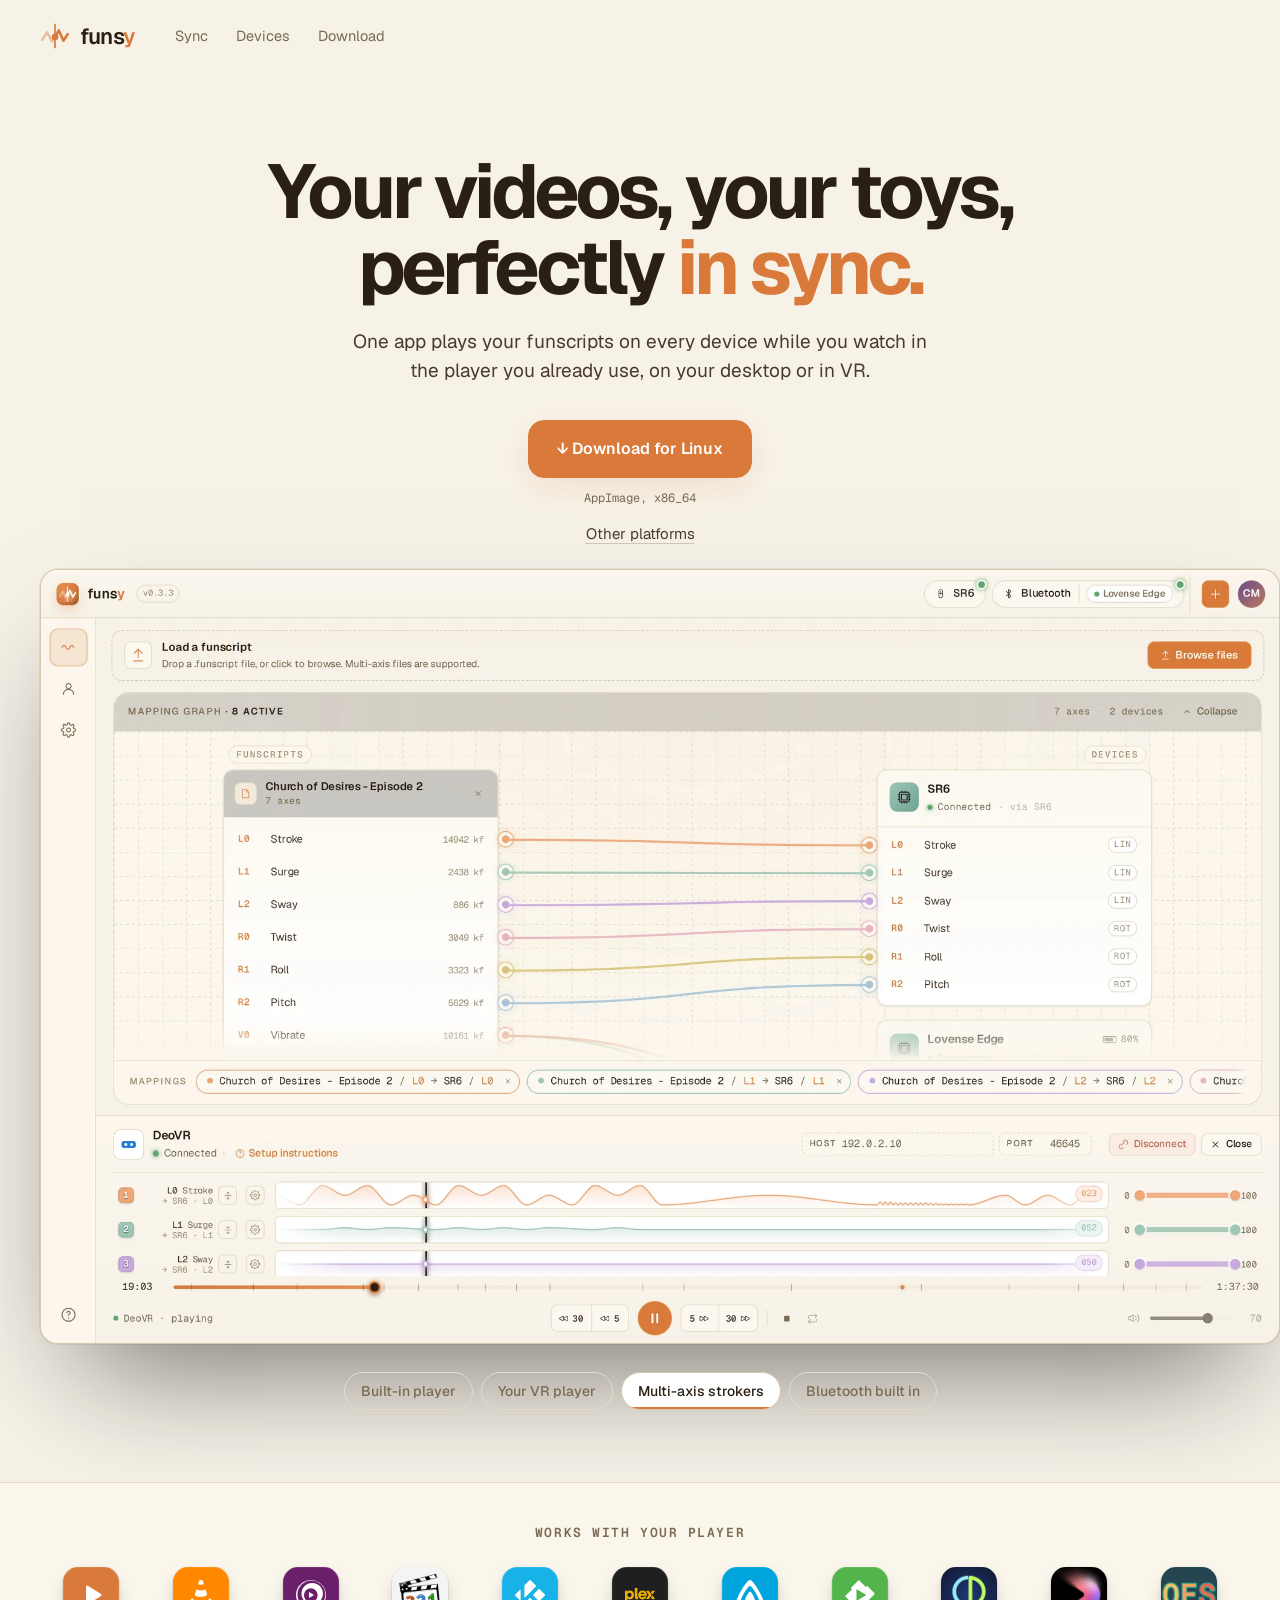
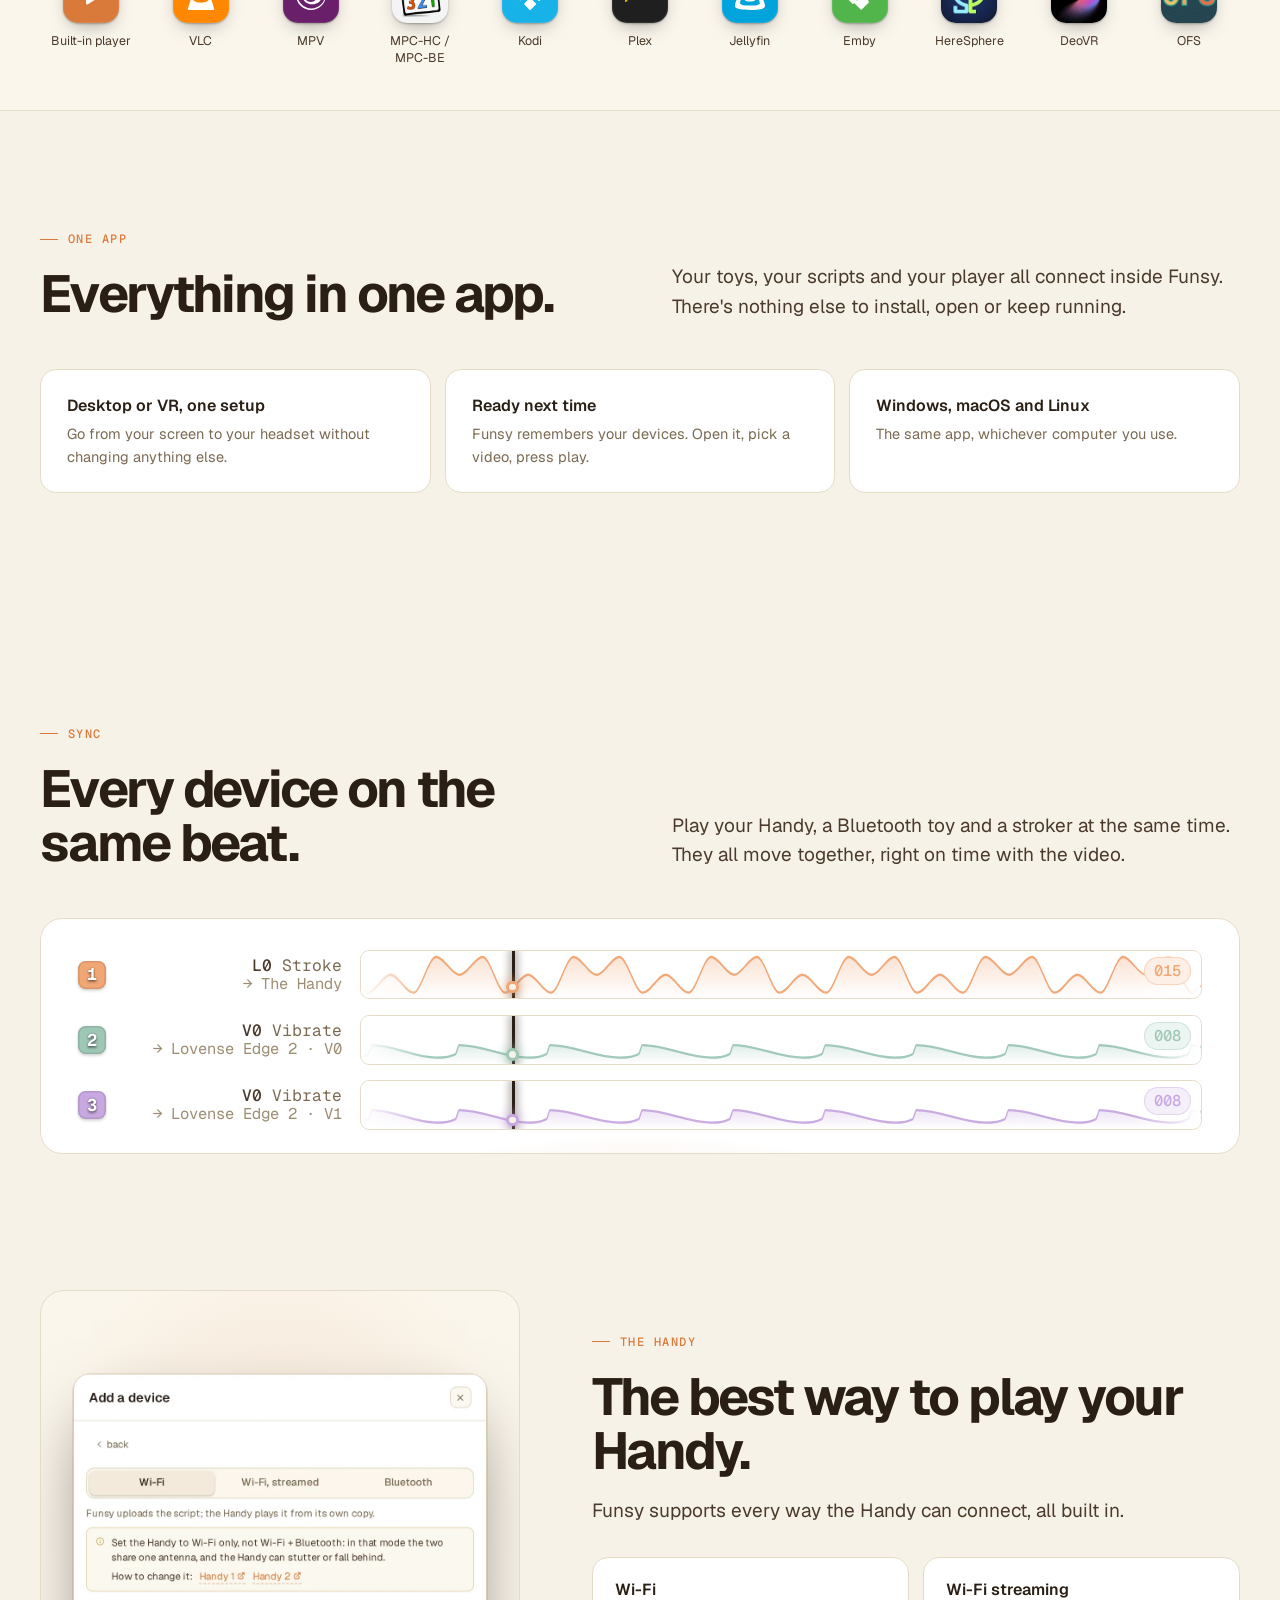
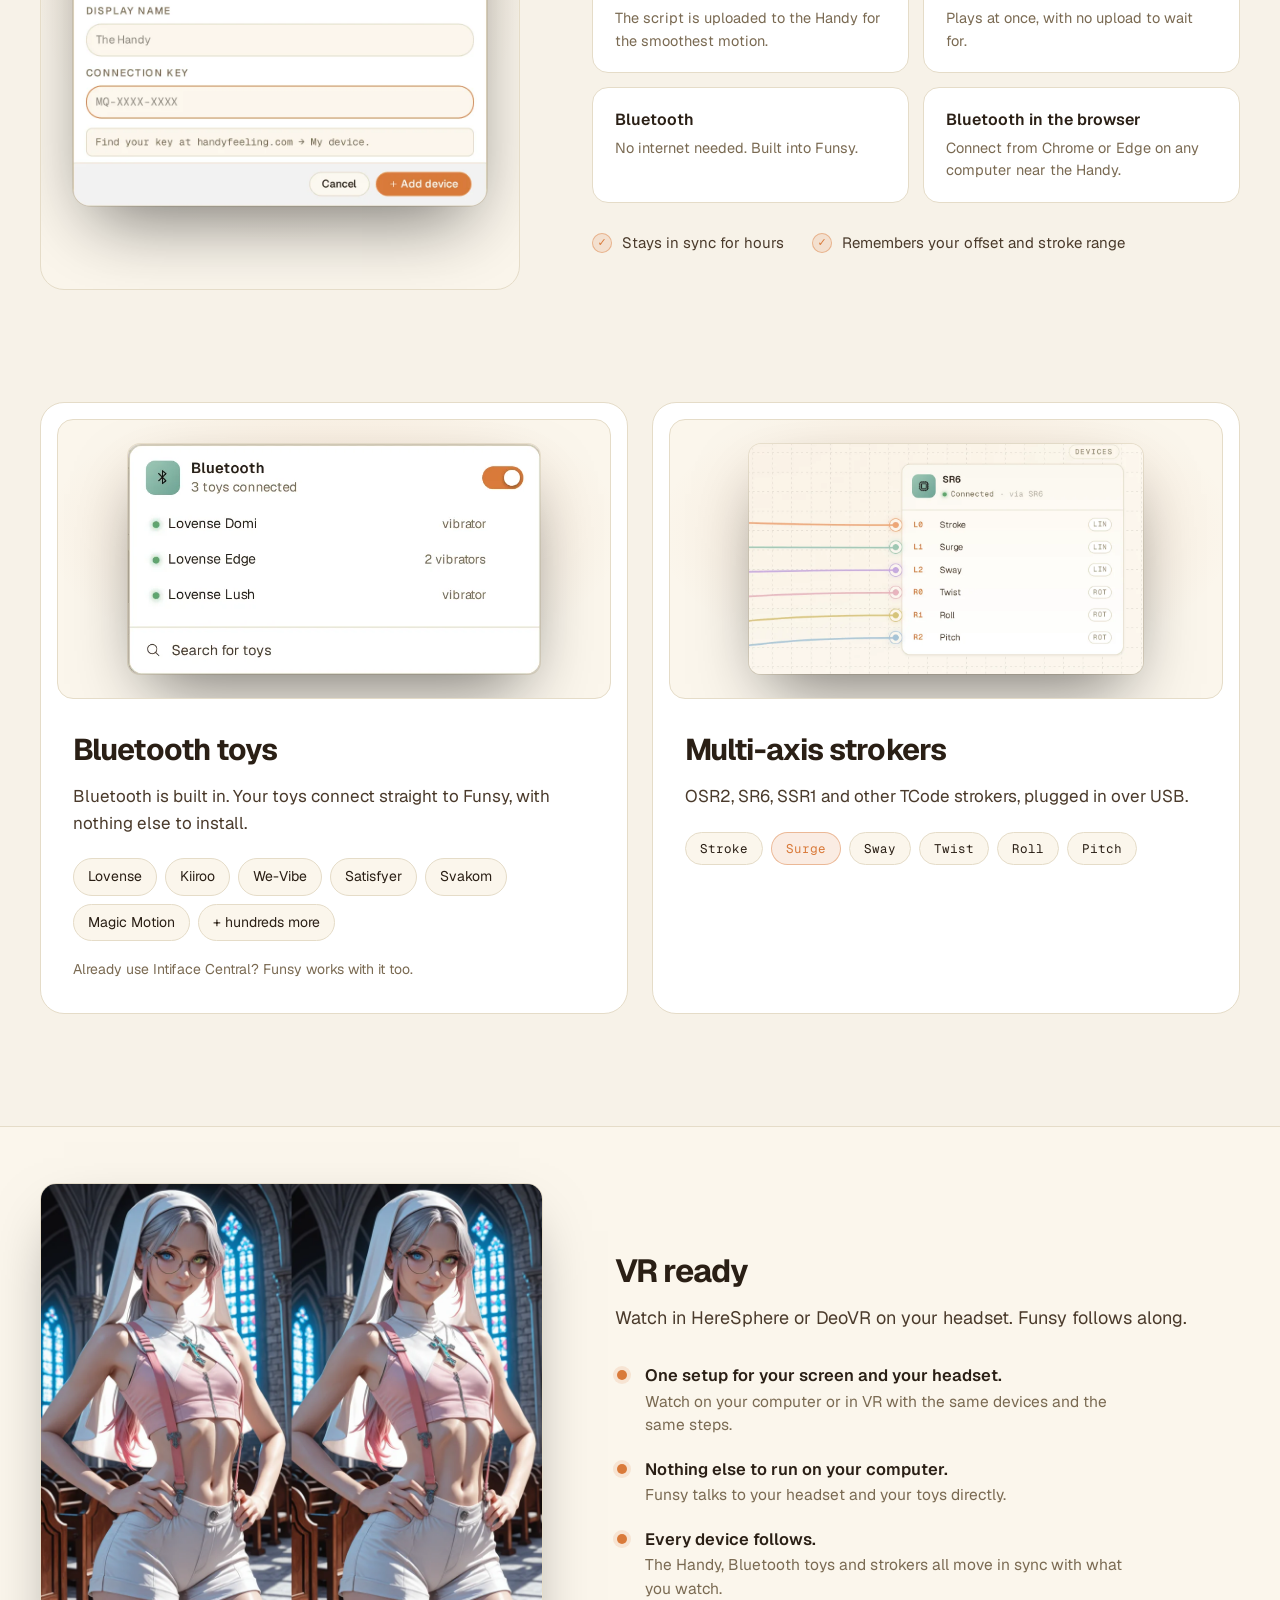
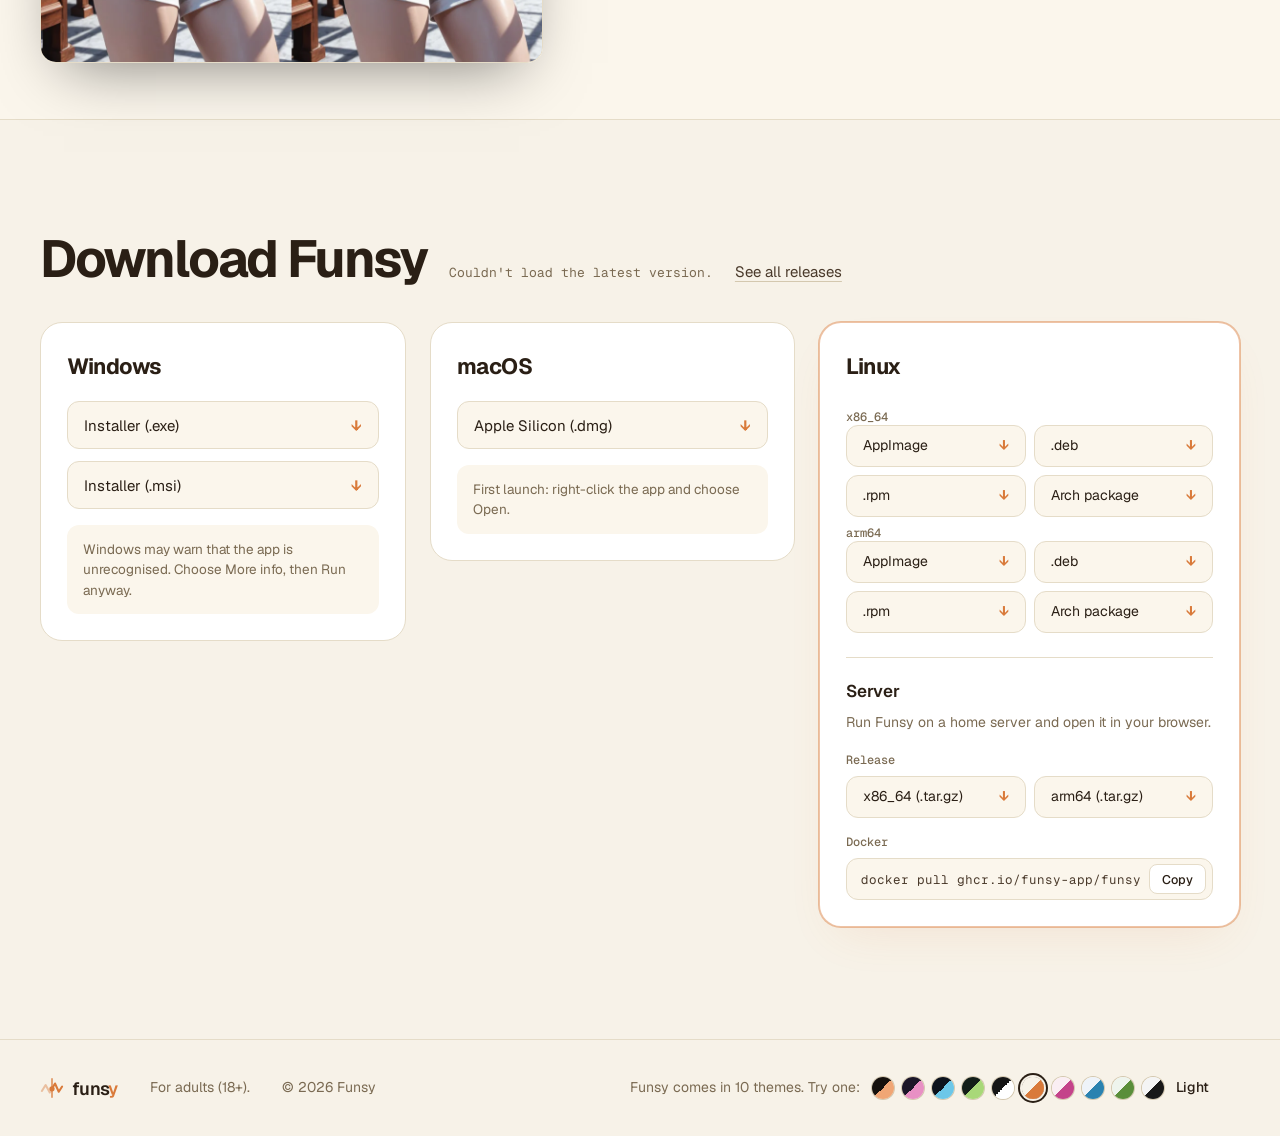
==== commit cf4c368b: "A new theme on every load, unless the visitor picked one" ====
--- a/index.html
+++ b/index.html
@@ -6,17 +6,19 @@
 <link rel="icon" href="assets/icon.svg" type="image/svg+xml">
 <title>Funsy — your videos, your toys, perfectly in sync</title>
 <script>
-  // Pick the theme before the first paint: random from the visitor's mode, kept for the visit.
+  // Pick the theme before the first paint: a new one from the visitor's mode on
+  // every load (never the last one), unless they chose one in the footer.
   (() => {
     const DARK = ["dark", "sunset", "midnight", "forest", "mono"];
     const LIGHT = ["light", "blush", "mist", "sage", "paper"];
     const forced = new URLSearchParams(location.search).get("theme");
     let theme = [...DARK, ...LIGHT].includes(forced) ? forced : sessionStorage.getItem("funsy-theme");
     if (![...DARK, ...LIGHT].includes(theme)) {
-      const set = matchMedia("(prefers-color-scheme: light)").matches ? LIGHT : DARK;
+      const last = sessionStorage.getItem("funsy-last-theme");
+      const set = (matchMedia("(prefers-color-scheme: light)").matches ? LIGHT : DARK).filter((t) => t !== last);
       theme = set[Math.floor(Math.random() * set.length)];
+      sessionStorage.setItem("funsy-last-theme", theme);
     }
-    sessionStorage.setItem("funsy-theme", theme);
     document.documentElement.dataset.theme = theme;
   })();
 </script>
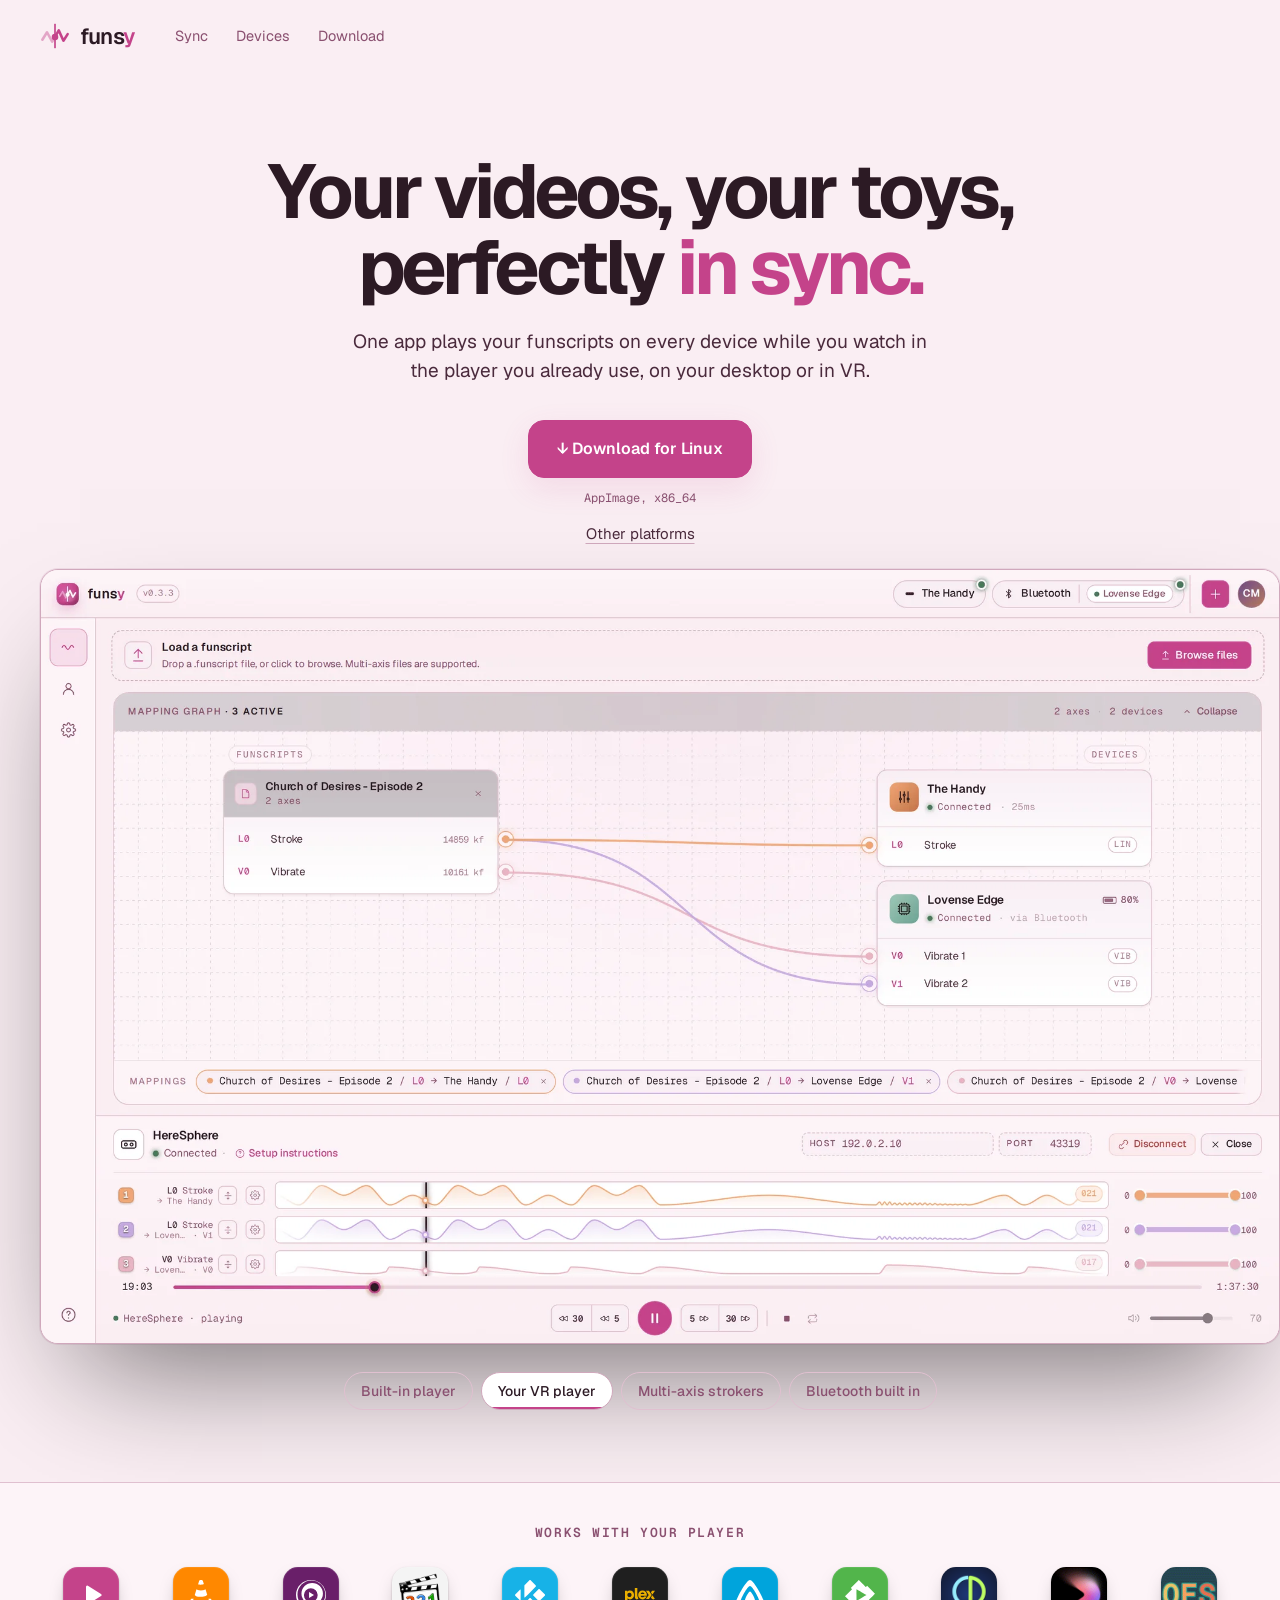
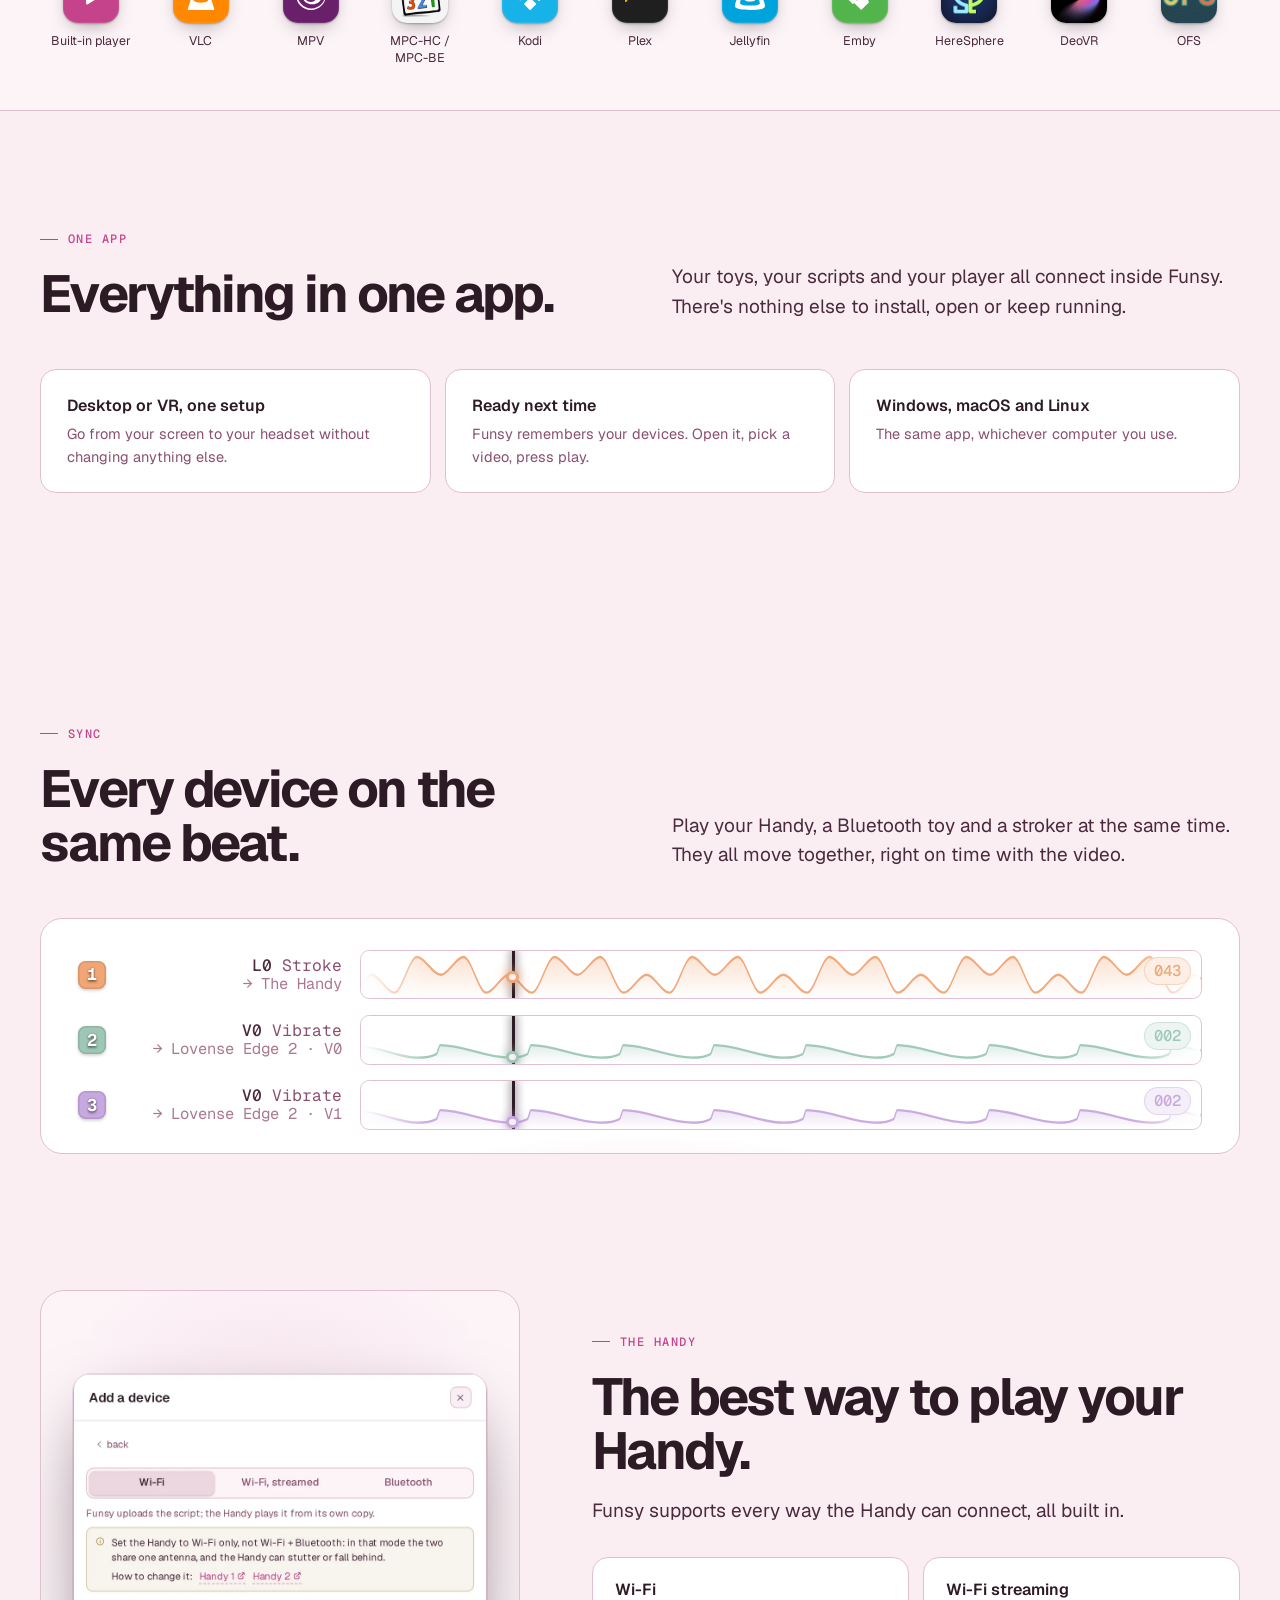
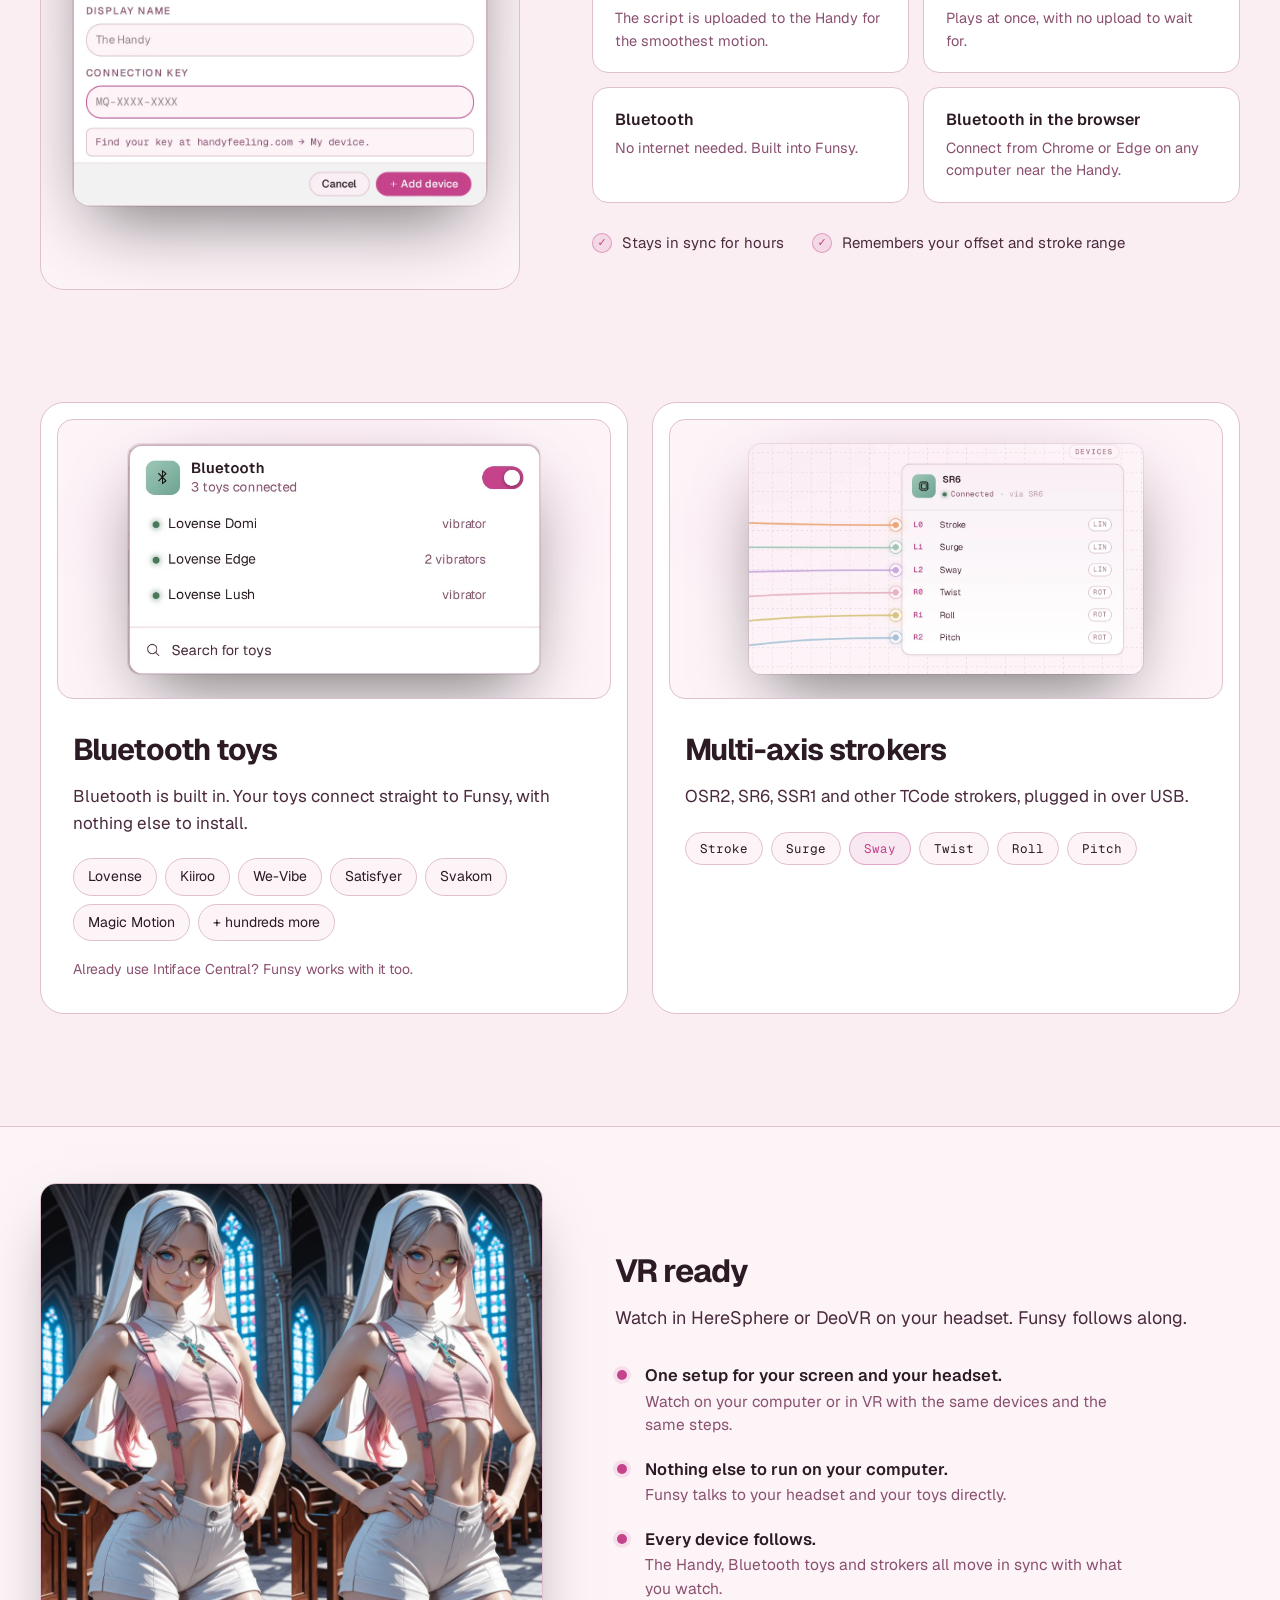
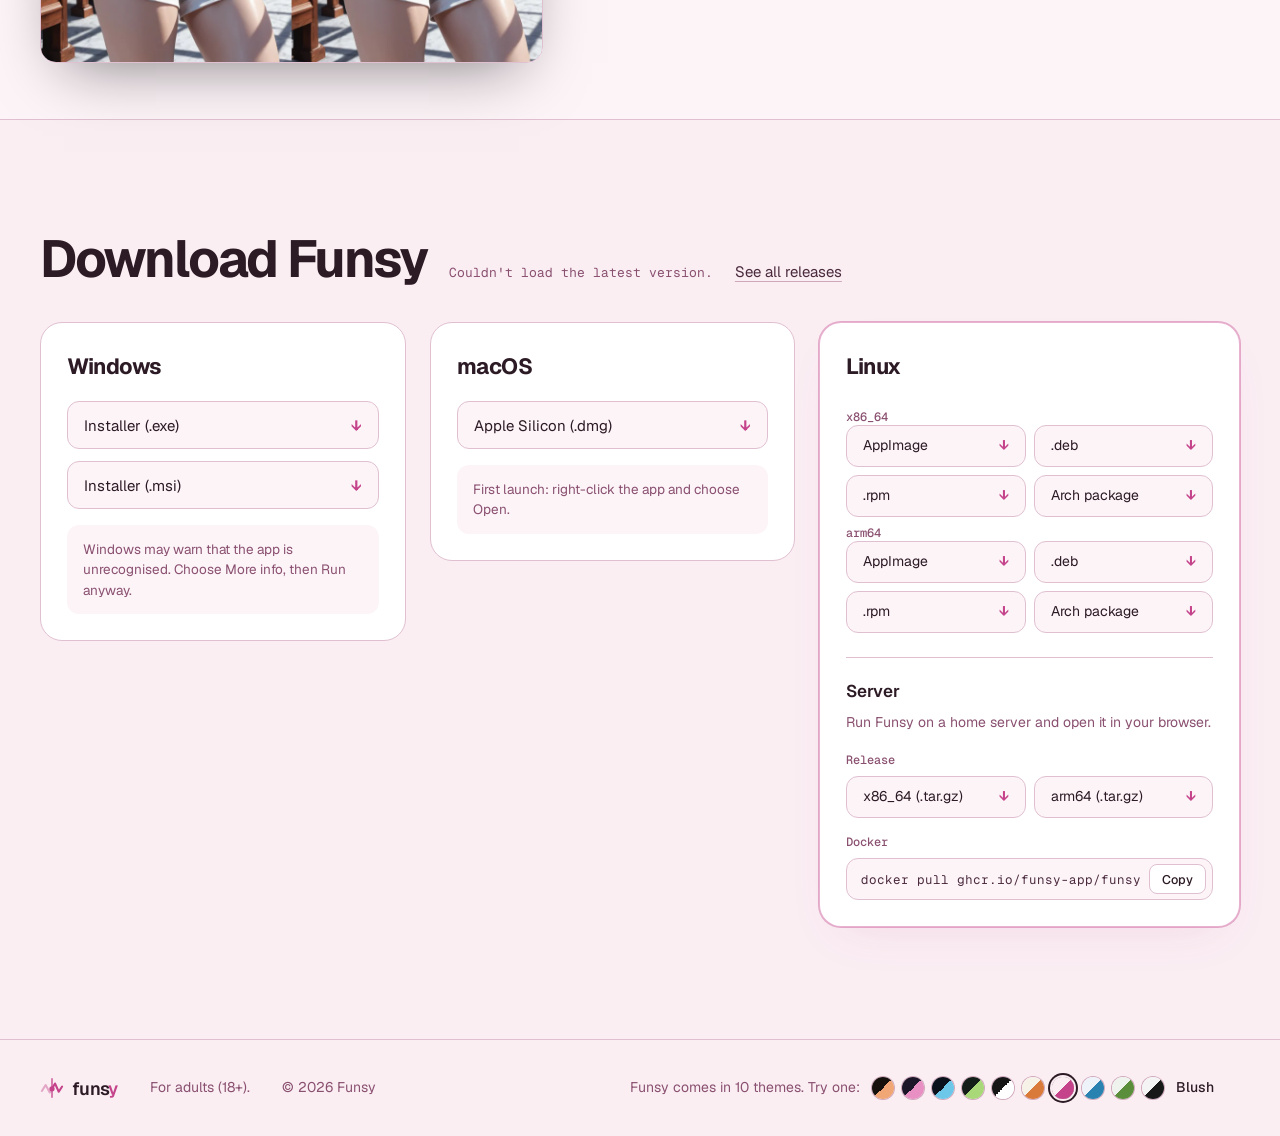
==== commit e5258139: "Old saved themes no longer pin the page to one theme" ====
--- a/index.html
+++ b/index.html
@@ -12,7 +12,7 @@
     const DARK = ["dark", "sunset", "midnight", "forest", "mono"];
     const LIGHT = ["light", "blush", "mist", "sage", "paper"];
     const forced = new URLSearchParams(location.search).get("theme");
-    let theme = [...DARK, ...LIGHT].includes(forced) ? forced : sessionStorage.getItem("funsy-theme");
+    let theme = [...DARK, ...LIGHT].includes(forced) ? forced : sessionStorage.getItem("funsy-theme-picked");
     if (![...DARK, ...LIGHT].includes(theme)) {
       const last = sessionStorage.getItem("funsy-last-theme");
       const set = (matchMedia("(prefers-color-scheme: light)").matches ? LIGHT : DARK).filter((t) => t !== last);
@@ -583,7 +583,7 @@
   if (!dot) return;
   root.classList.add("theming");
   root.dataset.theme = dot.dataset.theme;
-  sessionStorage.setItem("funsy-theme", dot.dataset.theme);
+  sessionStorage.setItem("funsy-theme-picked", dot.dataset.theme);
   paintPicker();
   paintShots();
   setTimeout(() => root.classList.remove("theming"), 350);
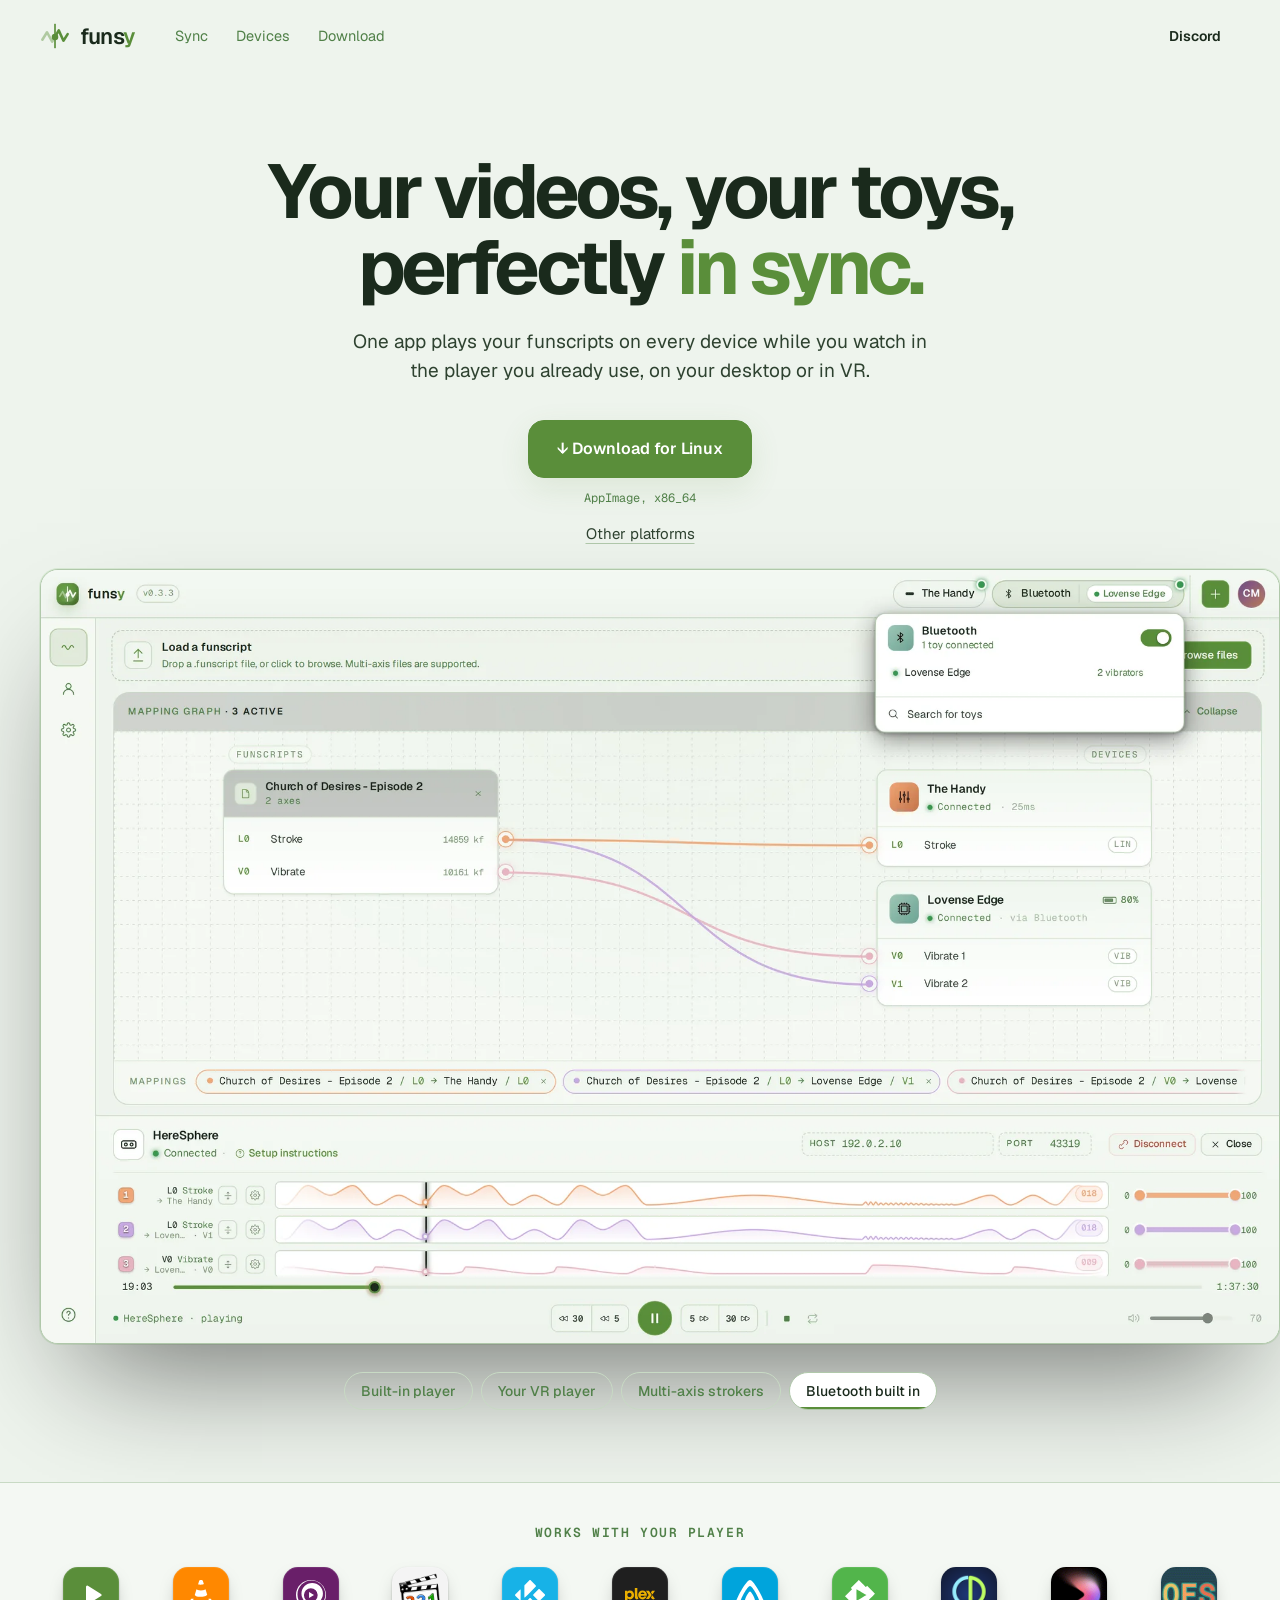
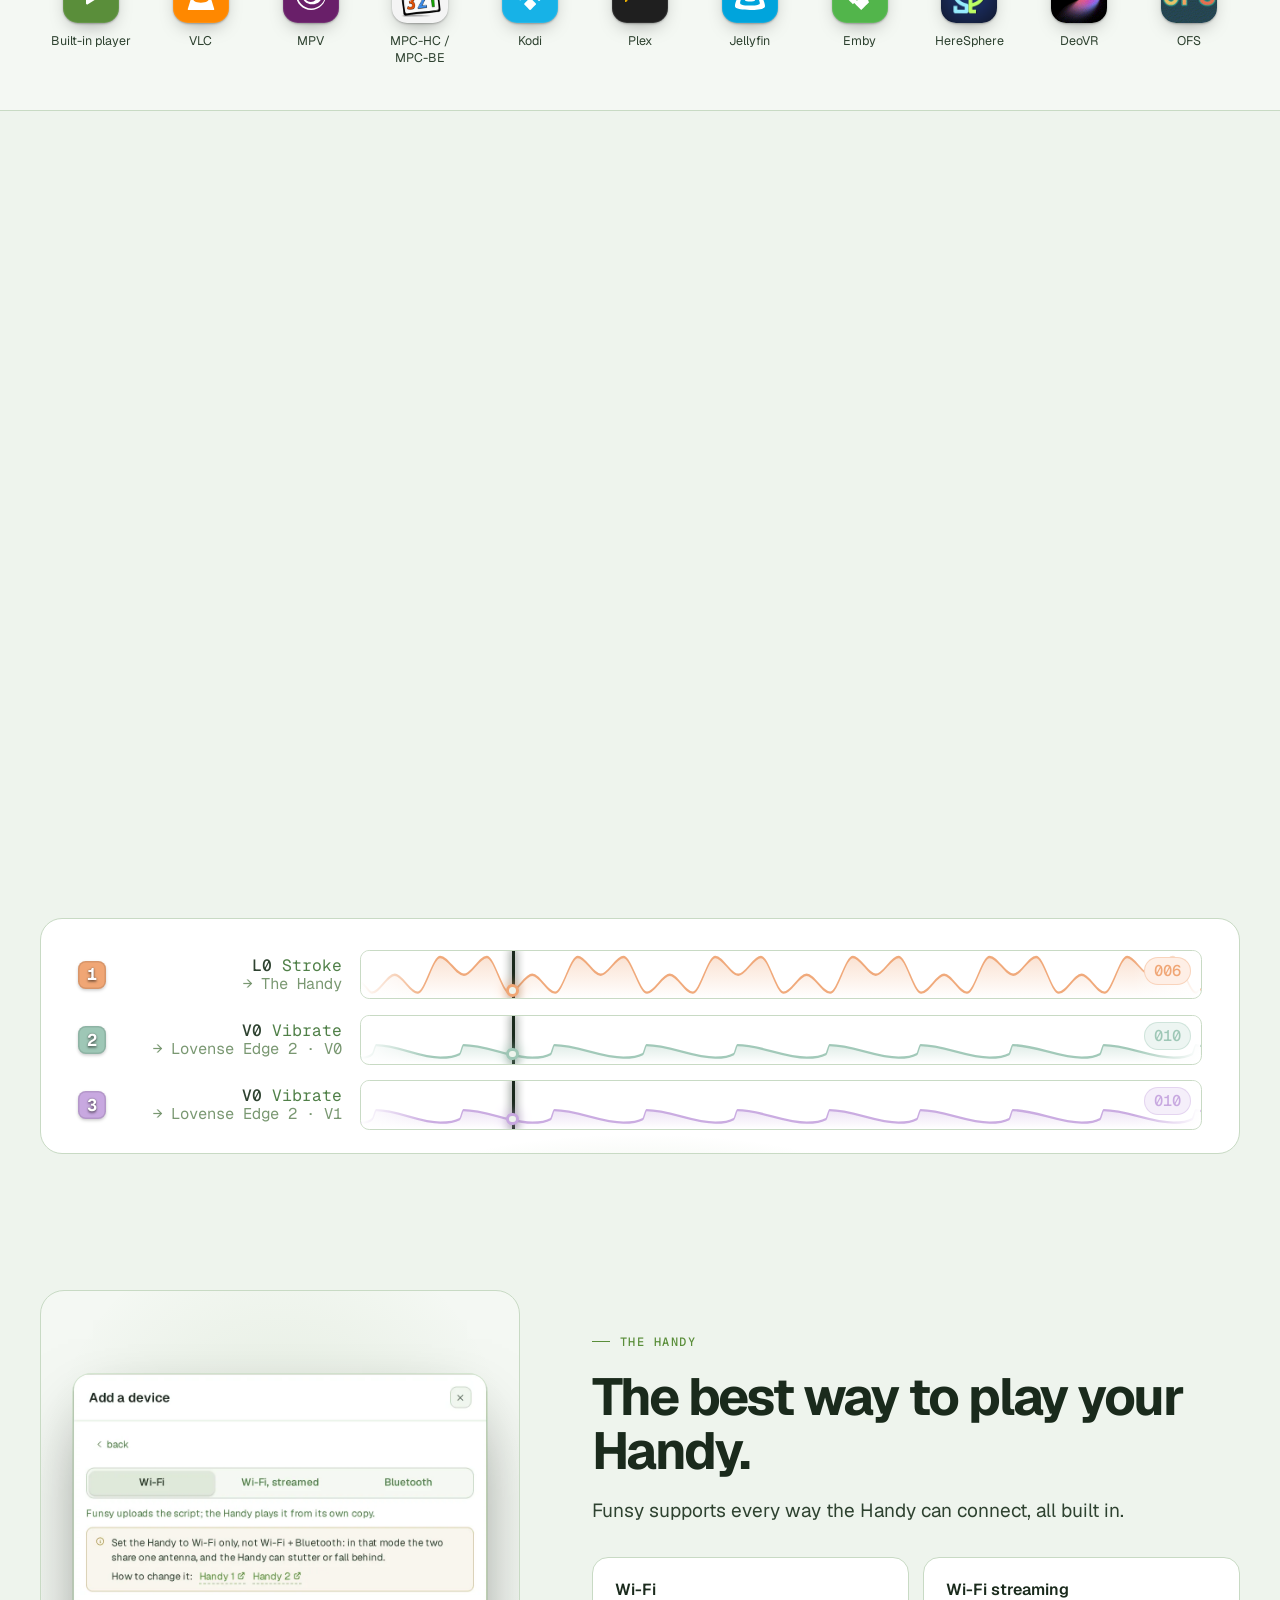
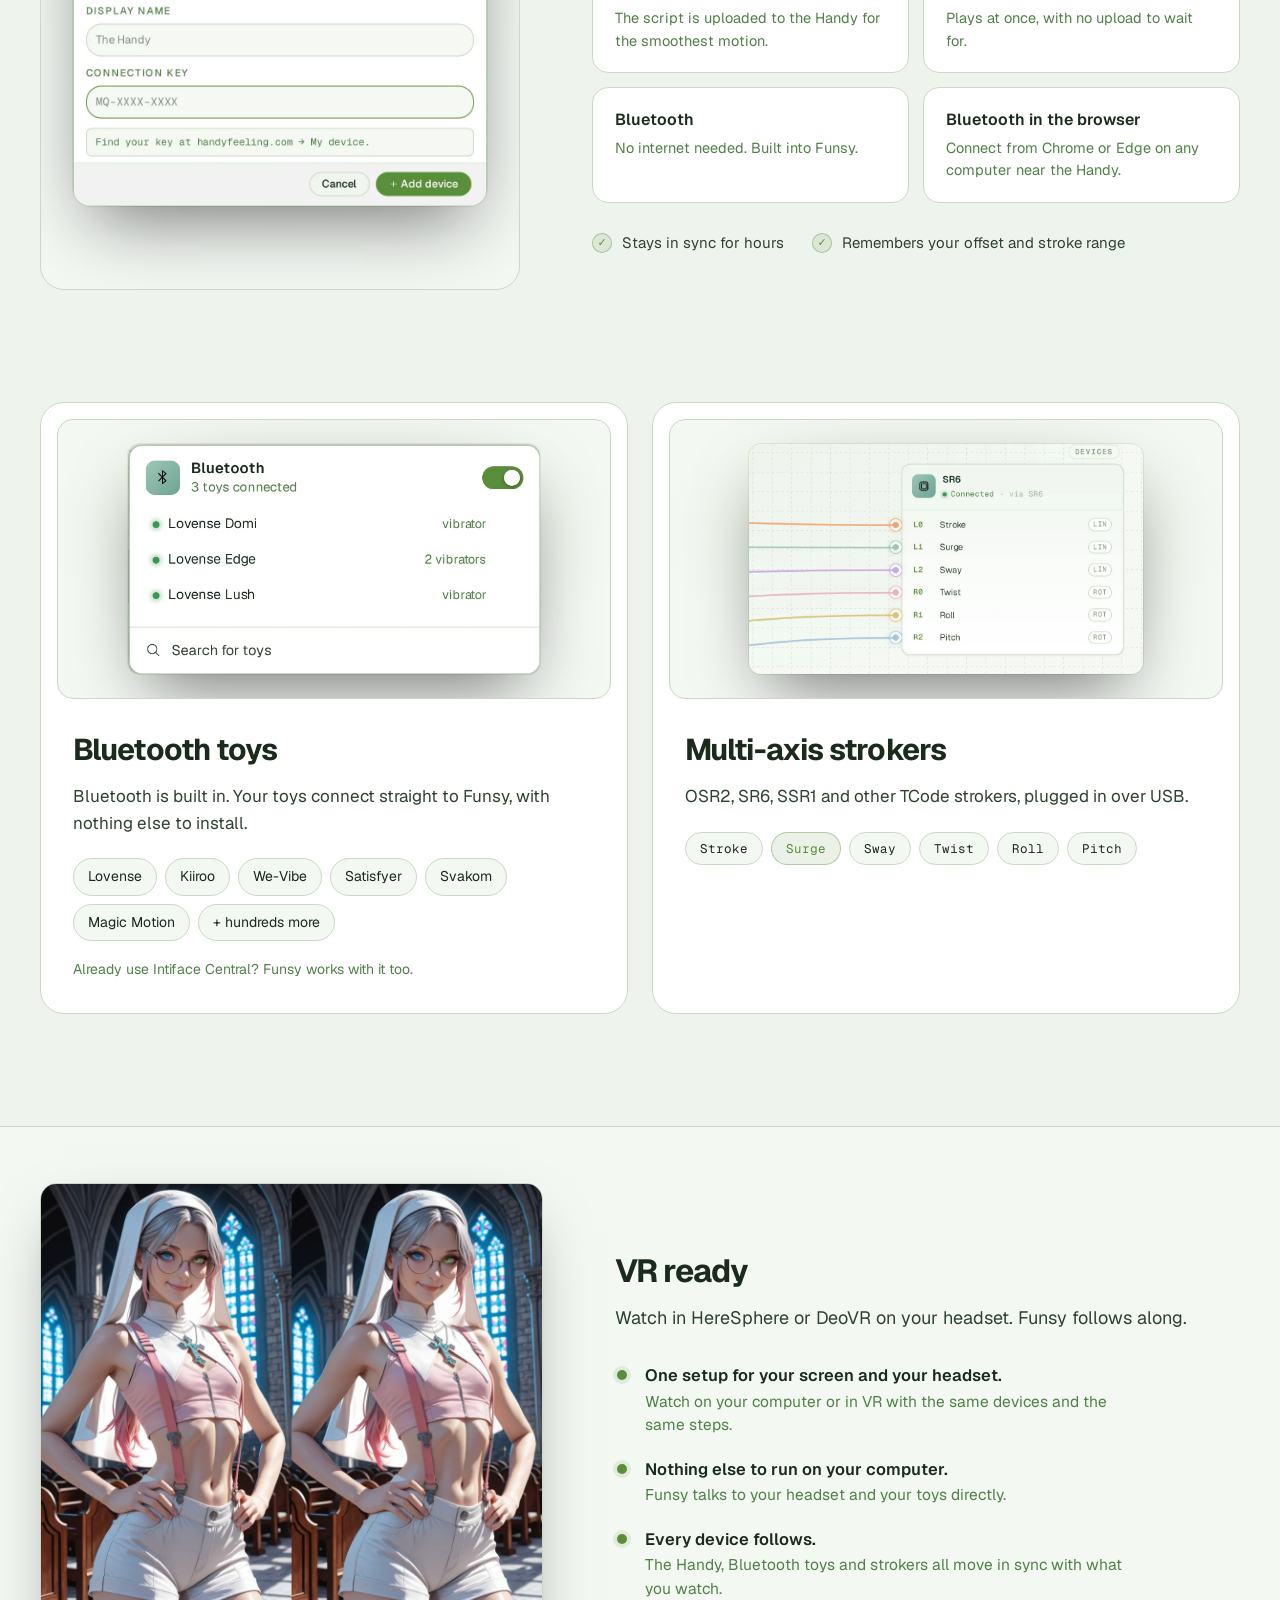
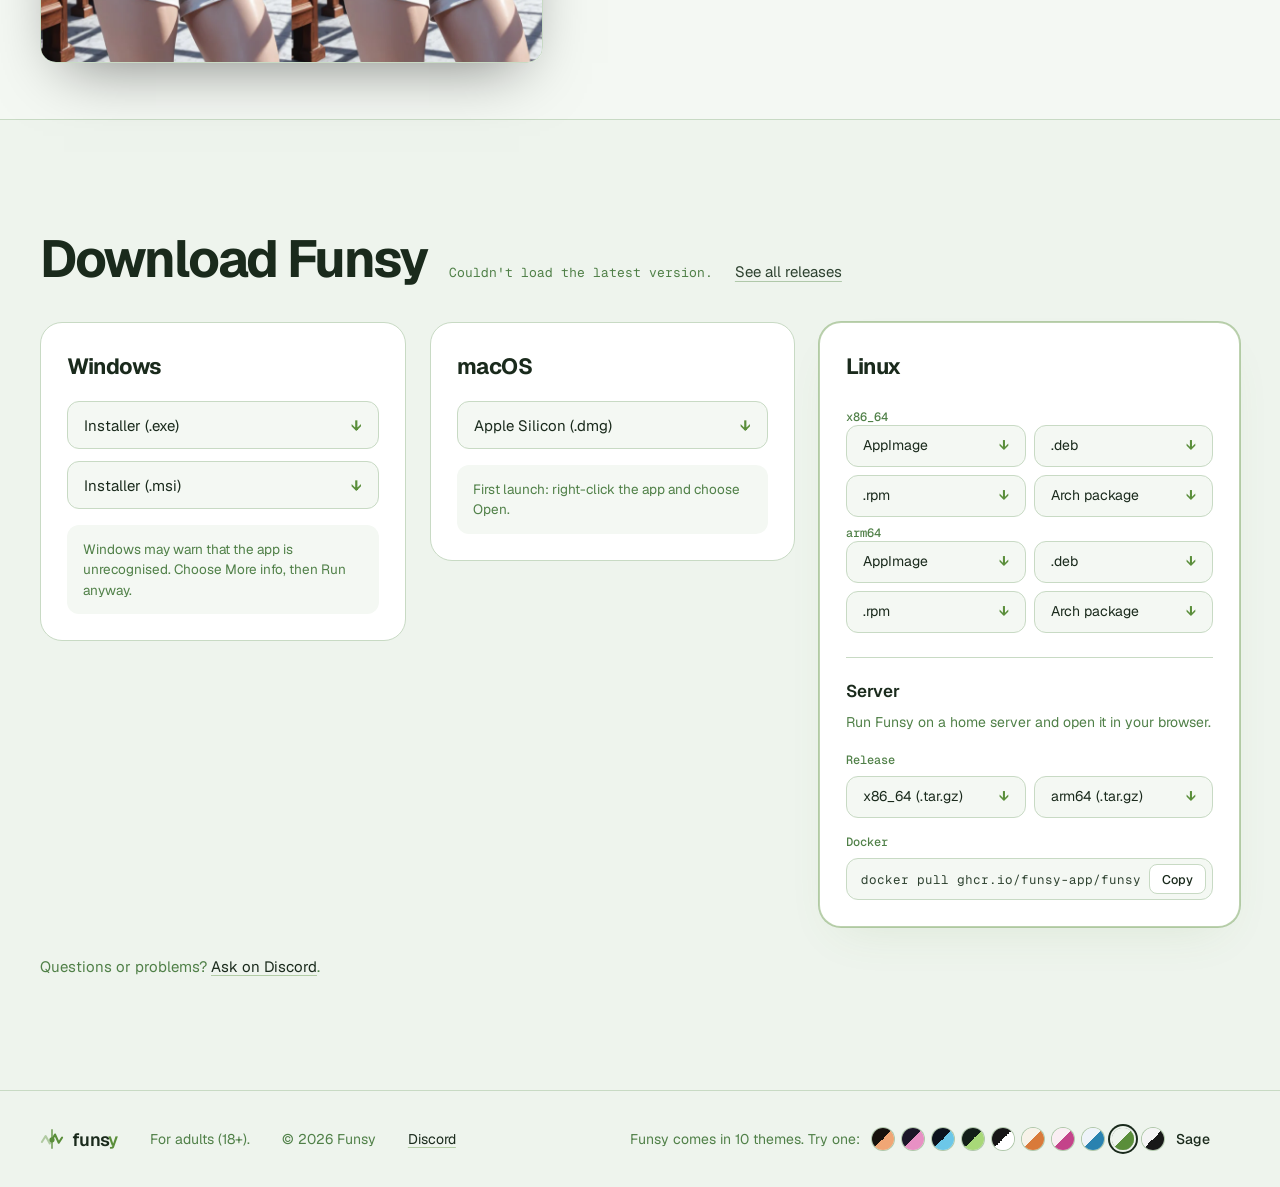
==== commit a9ffaf39: "Discord: in the top bar, under the downloads and in the footer, through discord/" ====
--- a/index.html
+++ b/index.html
@@ -196,6 +196,9 @@
 
   /* download */
   .dl-head { display: flex; align-items: baseline; flex-wrap: wrap; gap: 14px 22px; margin-bottom: 36px; }
+  .dl-help { margin: 28px 0 0; color: var(--muted); font-size: 15px; }
+  .dl-help a, .foot-link { color: var(--fg); text-decoration: underline; text-decoration-color: var(--accent-line); text-underline-offset: 3px; }
+  .dl-help a:hover, .foot-link:hover { text-decoration-color: var(--accent); }
   .dl-head .ver { font: 13px "Geist Mono", monospace; color: var(--muted); }
   .news { margin: -8px 0 32px; border: 1px solid var(--accent-line); border-radius: 20px; padding: 26px 30px; background: var(--surface); position: relative; }
   .news h3 { margin: 0 0 12px; font: 600 15px "Geist Mono", monospace; color: var(--accent); }
@@ -258,7 +261,7 @@
 <nav class="topbar" id="topbar"><div class="wrap">
   <a class="wordmark" href="#top" aria-label="Funsy"><svg viewBox="0 0 64 64" aria-hidden="true"><use href="#funsy-mark"/></svg><span>funs<em>y</em></span></a>
   <div class="nav"><a href="#sync">Sync</a><a href="#devices">Devices</a><a href="#download">Download</a></div>
-  <div class="top-right" data-live hidden><a class="btn ghost" href="#">Discord</a><a class="btn" href="#">Support on Patreon</a></div>
+  <div class="top-right"><a class="btn ghost" href="discord/">Discord</a><a class="btn" href="#" data-patreon hidden>Support on Patreon</a></div>
 </div></nav>
 
 <header class="hero" id="top"><div class="wrap">
@@ -502,12 +505,13 @@
       </div>
     </article>
   </div>
+  <p class="dl-help">Questions or problems? <a href="discord/">Ask on Discord</a>.</p>
 </div></section>
 
-<section class="section" data-live hidden style="padding-top: 0"><div class="wrap">
+<section class="section" data-patreon hidden style="padding-top: 0"><div class="wrap">
   <div class="support-box reveal">
     <div><h2>Help Funsy grow</h2><p>Funsy is built by one developer. Patreon supporters keep it going.</p></div>
-    <div class="btns"><a class="btn lg primary" href="#">Support on Patreon</a><a class="btn lg" href="#">Join the Discord</a></div>
+    <div class="btns"><a class="btn lg primary" href="#">Support on Patreon</a><a class="btn lg" href="discord/">Join the Discord</a></div>
   </div>
 </div></section>
 
@@ -515,6 +519,7 @@
   <a class="wordmark" href="#top" aria-label="Funsy"><svg viewBox="0 0 64 64" aria-hidden="true"><use href="#funsy-mark"/></svg><span>funs<em>y</em></span></a>
   <span>For adults (18+).</span>
   <span>© 2026 Funsy</span>
+  <a class="foot-link" href="discord/">Discord</a>
   <div class="themes">
     <span>Funsy comes in 10 themes. Try one:</span>
     <div class="dots" id="dots"></div>
@@ -699,8 +704,8 @@
   .then((r) => (r.ok ? r.json().then(showRelease) : noRelease(r.status === 404 ? "The first release is on its way." : "Couldn't load the latest version.")))
   .catch(() => noRelease("Couldn't load the latest version."));
 
-/* ---------- Patreon + Discord ---------- */
-if (params.get("live") === "1") document.querySelectorAll("[data-live]").forEach((el) => (el.hidden = false));
+/* ---------- Patreon (shown once it is live; ?live=1 previews it) ---------- */
+if (params.get("live") === "1") document.querySelectorAll("[data-patreon]").forEach((el) => (el.hidden = false));
 
 /* ---------- top bar border on scroll ---------- */
 const topbar = document.getElementById("topbar");
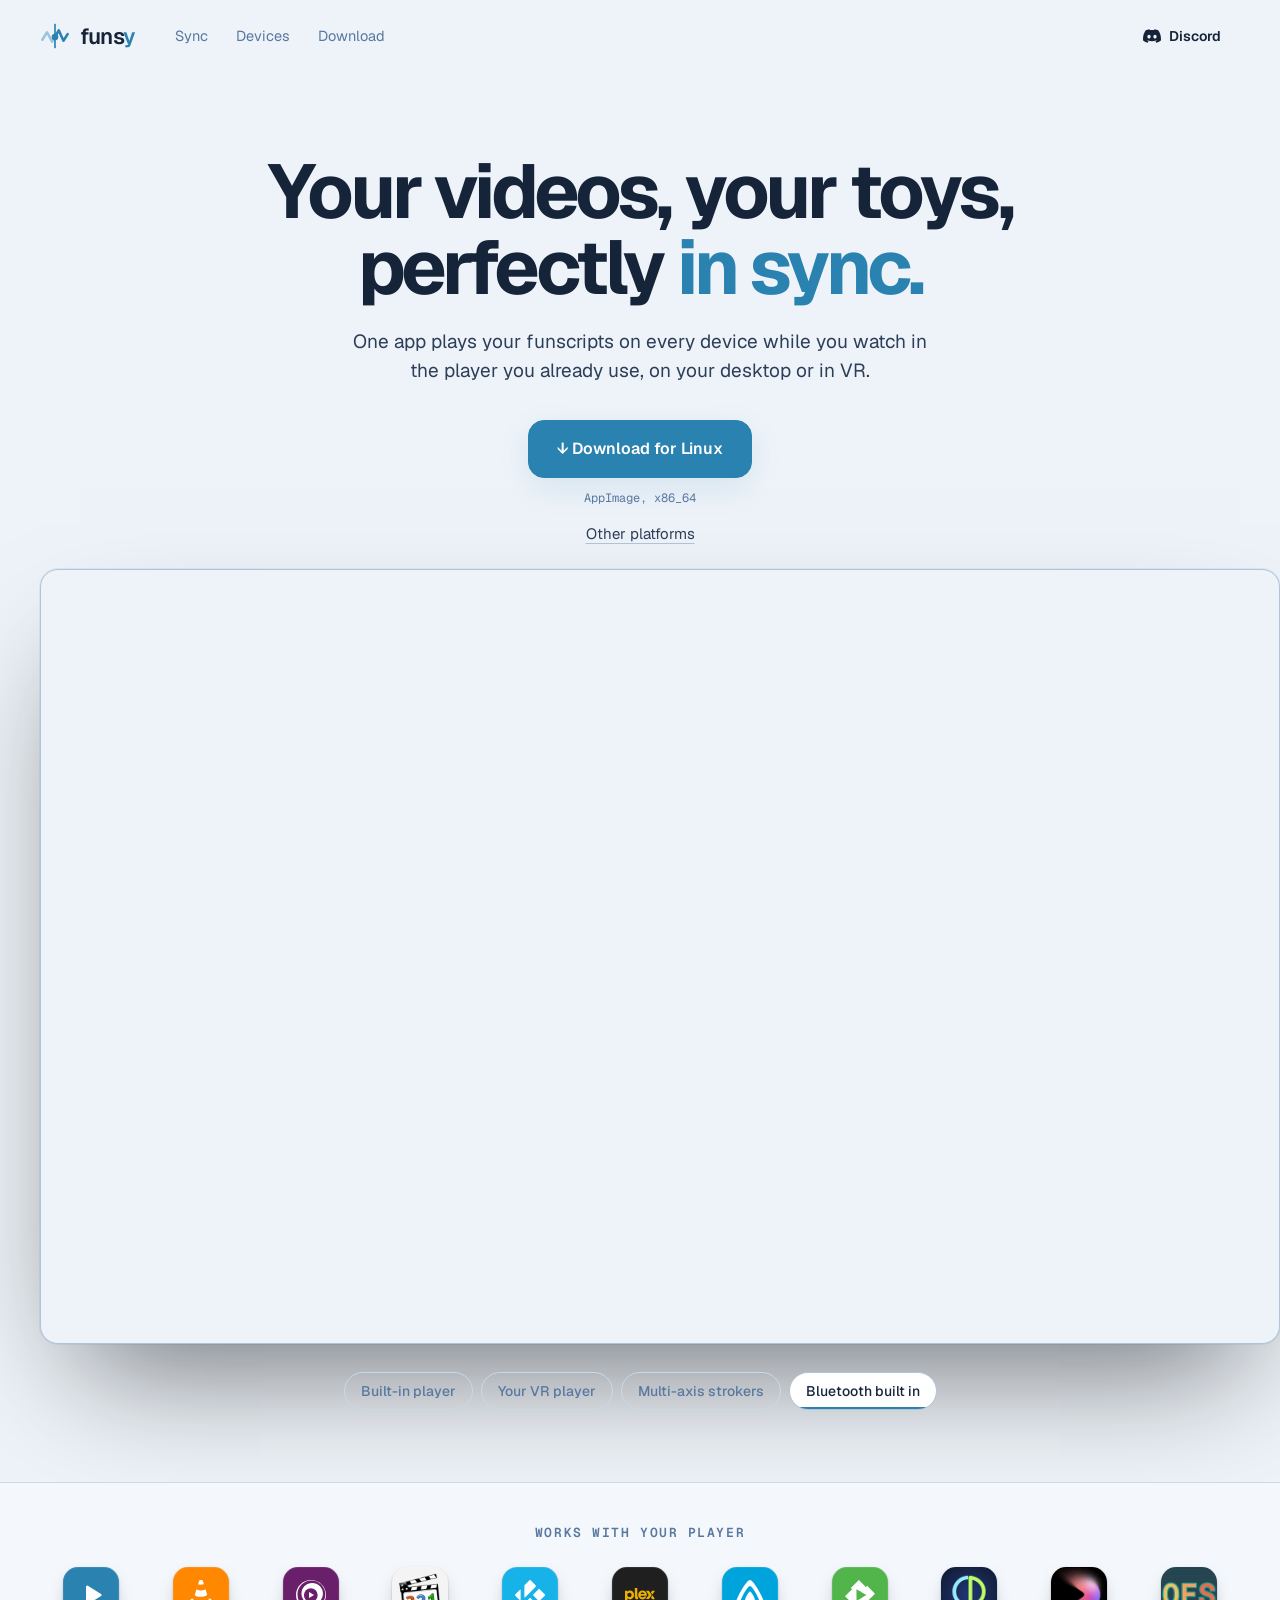
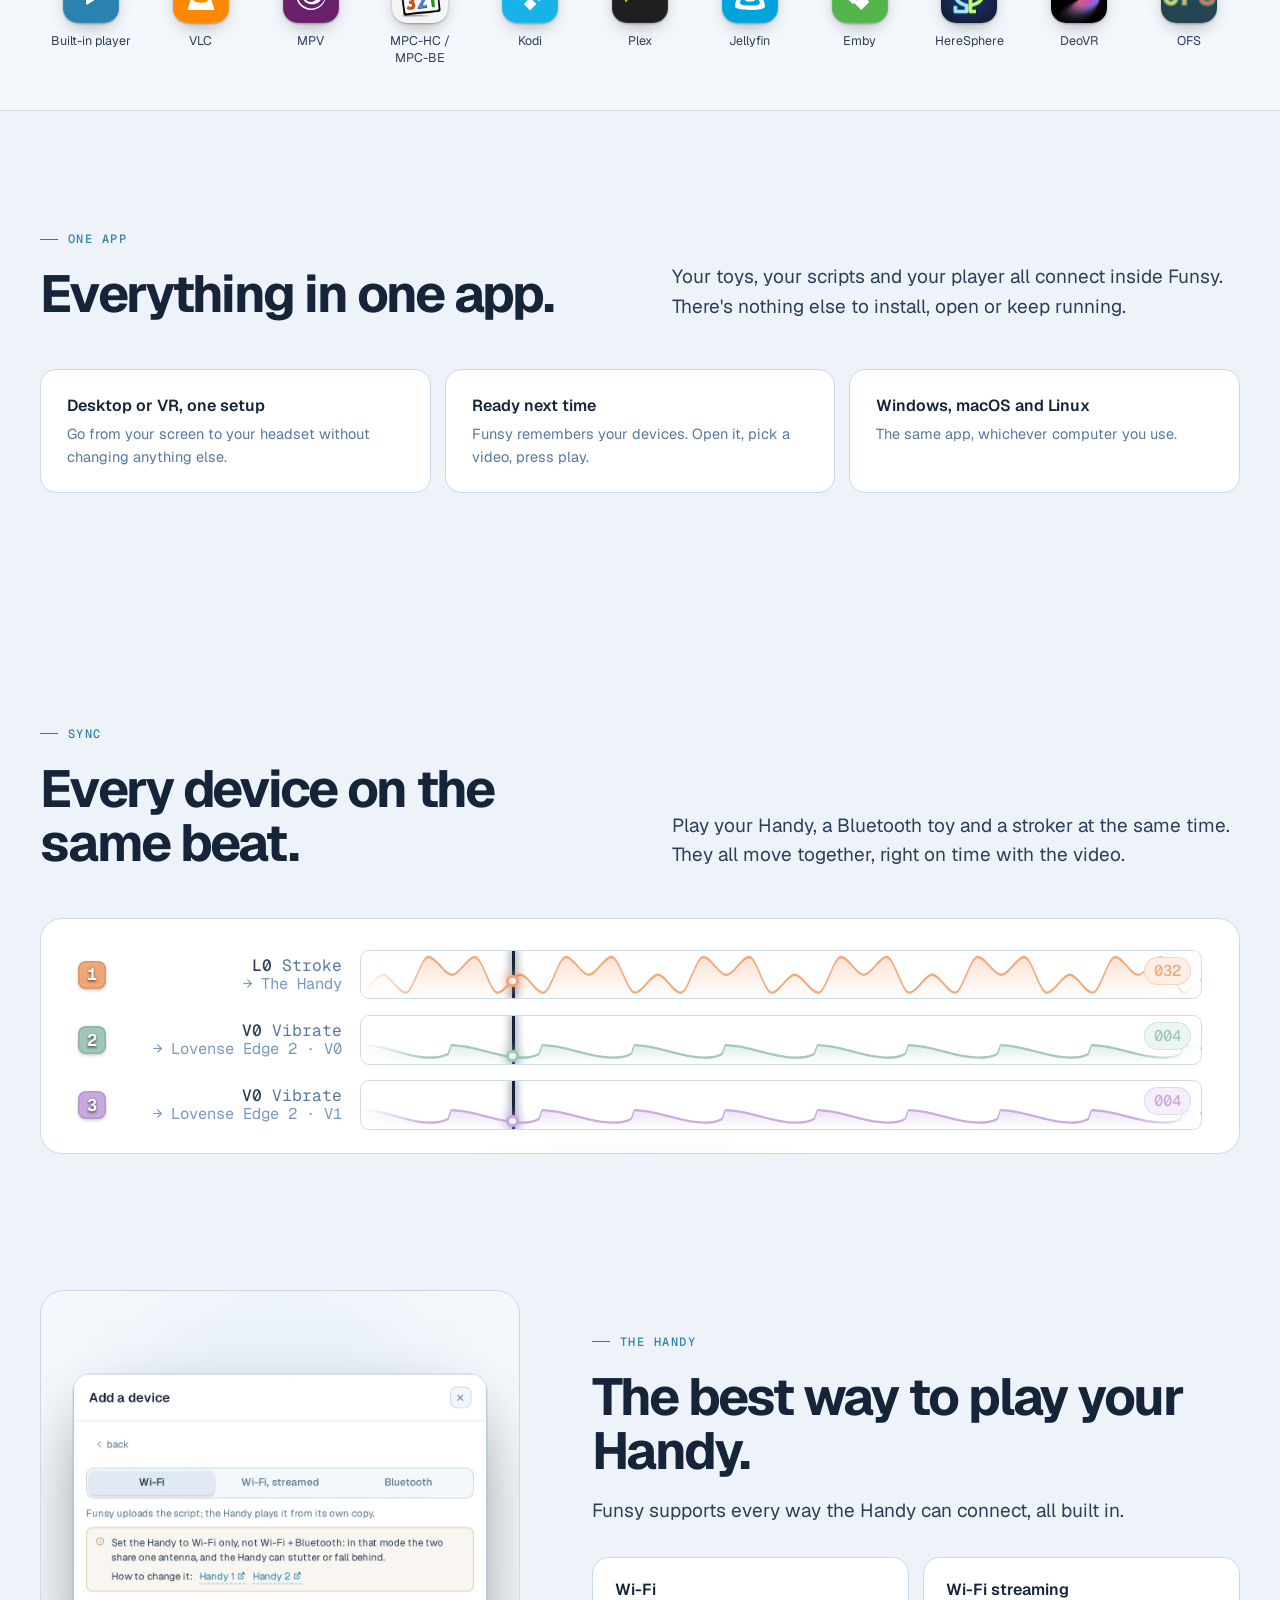
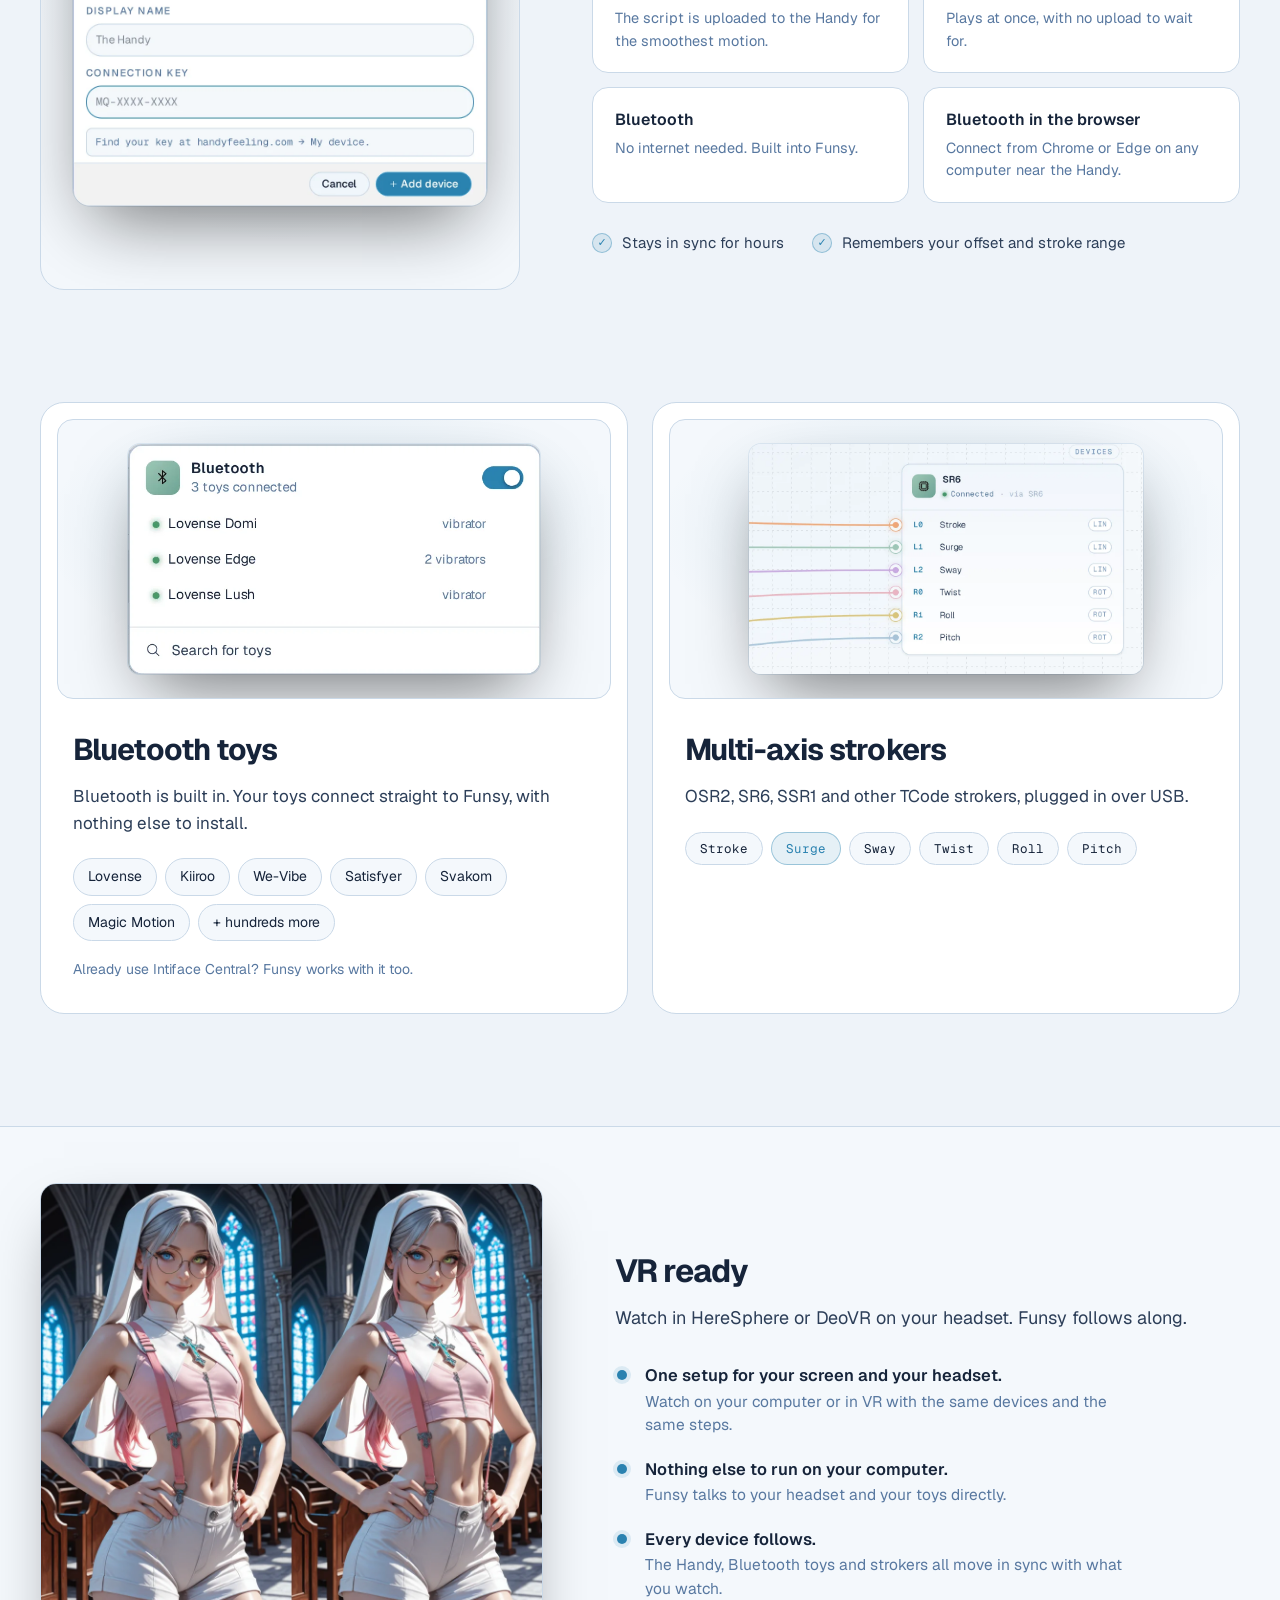
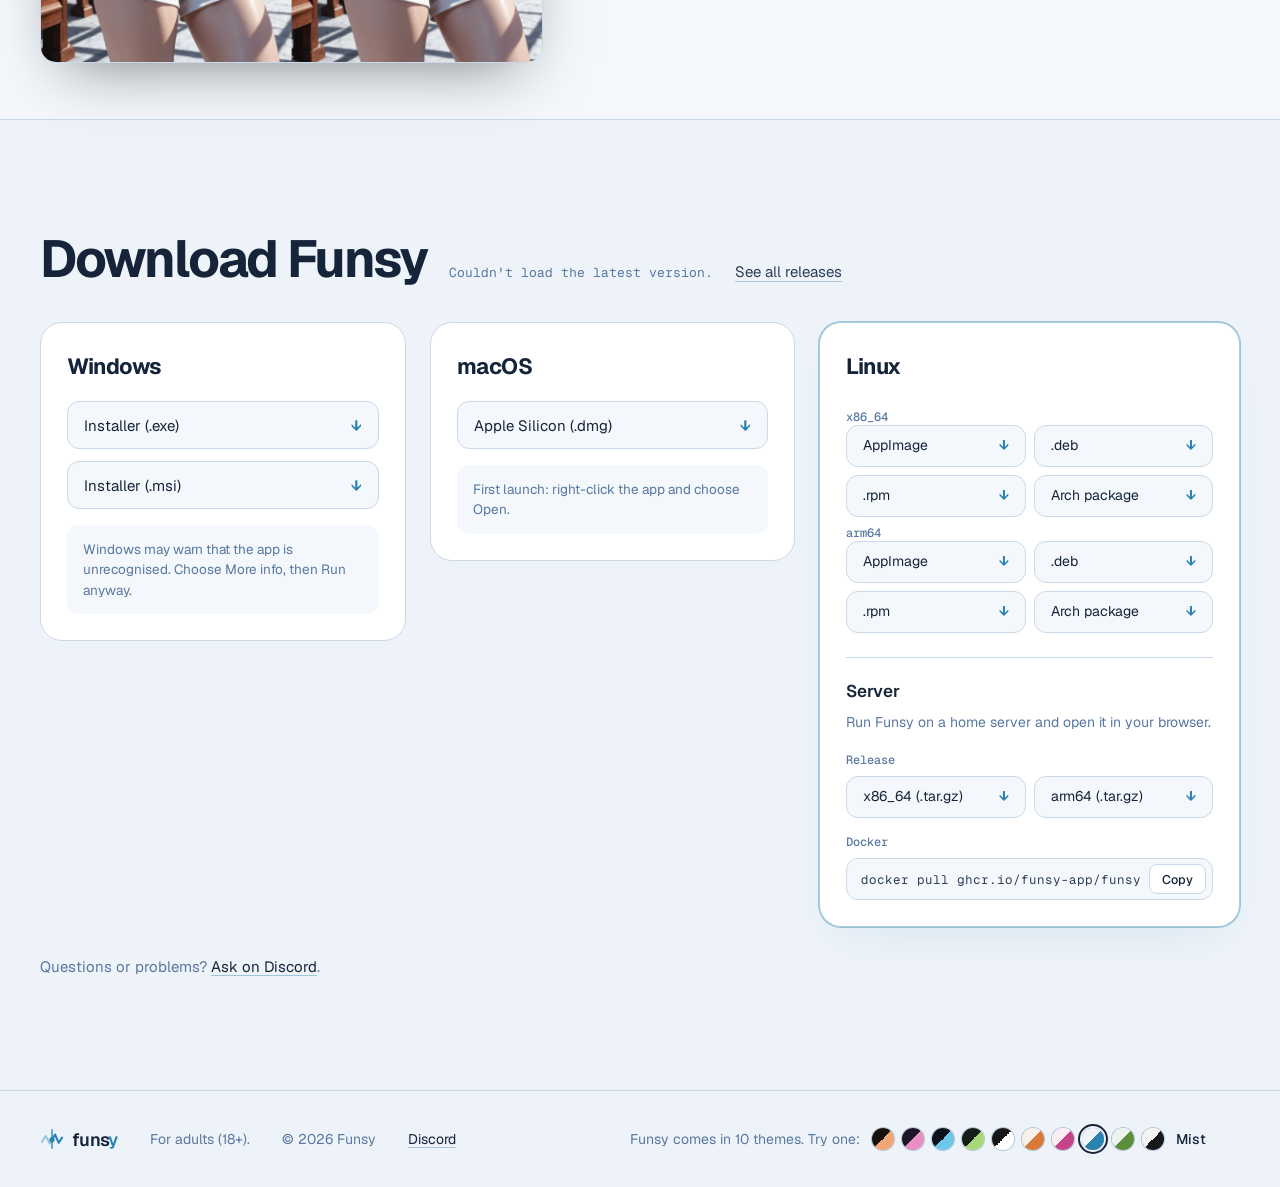
==== commit 25783d90: "The Discord logo on the Discord buttons" ====
--- a/index.html
+++ b/index.html
@@ -51,6 +51,7 @@
     transition: transform 160ms ease, box-shadow 160ms ease, background 160ms ease, border-color 160ms ease; }
   .btn:hover { transform: translateY(-2px); background: var(--surface); }
   .btn.ghost { border-color: transparent; }
+  .btn-icon { width: 18px; height: 18px; flex: none; }
   .btn.primary { background: var(--accent); border-color: var(--accent); color: var(--accent-fg); box-shadow: 0 10px 30px var(--accent-soft); }
   .btn.primary:hover { background: var(--accent-2); box-shadow: 0 16px 40px var(--accent-line); }
   .btn.lg { height: 58px; padding: 0 28px; font-size: 16px; border-radius: 16px; }
@@ -256,12 +257,12 @@
 <body>
 
 <!-- Funsy's mark: a motion line crossed by the playhead, the played part dimmer. -->
-<svg width="0" height="0" style="position:absolute" aria-hidden="true"><symbol id="funsy-mark" viewBox="0 0 64 64"><g fill="none" stroke="currentColor" stroke-width="5.5" stroke-linejoin="round" stroke-linecap="round"><polyline points="5,40 15,24 26,44 32,34" stroke-opacity=".42"/><polyline points="32,34 40,20 50,42 59,28"/></g><rect x="30.25" y="6" width="3.5" height="52" fill="currentColor"/><circle cx="32" cy="34" r="7" fill="currentColor"/></symbol></svg>
+<svg width="0" height="0" style="position:absolute" aria-hidden="true"><symbol id="funsy-mark" viewBox="0 0 64 64"><g fill="none" stroke="currentColor" stroke-width="5.5" stroke-linejoin="round" stroke-linecap="round"><polyline points="5,40 15,24 26,44 32,34" stroke-opacity=".42"/><polyline points="32,34 40,20 50,42 59,28"/></g><rect x="30.25" y="6" width="3.5" height="52" fill="currentColor"/><circle cx="32" cy="34" r="7" fill="currentColor"/></symbol><symbol id="discord-logo" viewBox="0 0 24 24"><path fill="currentColor" d="M20.317 4.3698a19.7913 19.7913 0 00-4.8851-1.5152.0741.0741 0 00-.0785.0371c-.211.3753-.4447.8648-.6083 1.2495-1.8447-.2762-3.68-.2762-5.4868 0-.1636-.3933-.4058-.8742-.6177-1.2495a.077.077 0 00-.0785-.037 19.7363 19.7363 0 00-4.8852 1.515.0699.0699 0 00-.0321.0277C.5334 9.0458-.319 13.5799.0992 18.0578a.0824.0824 0 00.0312.0561c2.0528 1.5076 4.0413 2.4228 5.9929 3.0294a.0777.0777 0 00.0842-.0276c.4616-.6304.8731-1.2952 1.226-1.9942a.076.076 0 00-.0416-.1057c-.6528-.2476-1.2743-.5495-1.8722-.8923a.077.077 0 01-.0076-.1277c.1258-.0943.2517-.1923.3718-.2914a.0743.0743 0 01.0776-.0105c3.9278 1.7933 8.18 1.7933 12.0614 0a.0739.0739 0 01.0785.0095c.1202.099.246.1981.3728.2924a.077.077 0 01-.0066.1276 12.2986 12.2986 0 01-1.873.8914.0766.0766 0 00-.0407.1067c.3604.698.7719 1.3628 1.225 1.9932a.076.076 0 00.0842.0286c1.961-.6067 3.9495-1.5219 6.0023-3.0294a.077.077 0 00.0313-.0552c.5004-5.177-.8382-9.6739-3.5485-13.6604a.061.061 0 00-.0312-.0286zM8.02 15.3312c-1.1825 0-2.1569-1.0857-2.1569-2.419 0-1.3332.9555-2.4189 2.157-2.4189 1.2108 0 2.1757 1.0952 2.1568 2.419 0 1.3332-.9555 2.4189-2.1569 2.4189zm7.9748 0c-1.1825 0-2.1569-1.0857-2.1569-2.419 0-1.3332.9554-2.4189 2.1569-2.4189 1.2108 0 2.1757 1.0952 2.1568 2.419 0 1.3332-.946 2.4189-2.1568 2.4189Z"/></symbol></svg>
 
 <nav class="topbar" id="topbar"><div class="wrap">
   <a class="wordmark" href="#top" aria-label="Funsy"><svg viewBox="0 0 64 64" aria-hidden="true"><use href="#funsy-mark"/></svg><span>funs<em>y</em></span></a>
   <div class="nav"><a href="#sync">Sync</a><a href="#devices">Devices</a><a href="#download">Download</a></div>
-  <div class="top-right"><a class="btn ghost" href="discord/">Discord</a><a class="btn" href="#" data-patreon hidden>Support on Patreon</a></div>
+  <div class="top-right"><a class="btn ghost" href="discord/"><svg class="btn-icon" viewBox="0 0 24 24" aria-hidden="true"><use href="#discord-logo"/></svg> Discord</a><a class="btn" href="#" data-patreon hidden>Support on Patreon</a></div>
 </div></nav>
 
 <header class="hero" id="top"><div class="wrap">
@@ -511,7 +512,7 @@
 <section class="section" data-patreon hidden style="padding-top: 0"><div class="wrap">
   <div class="support-box reveal">
     <div><h2>Help Funsy grow</h2><p>Funsy is built by one developer. Patreon supporters keep it going.</p></div>
-    <div class="btns"><a class="btn lg primary" href="#">Support on Patreon</a><a class="btn lg" href="discord/">Join the Discord</a></div>
+    <div class="btns"><a class="btn lg primary" href="#">Support on Patreon</a><a class="btn lg" href="discord/"><svg class="btn-icon" viewBox="0 0 24 24" aria-hidden="true"><use href="#discord-logo"/></svg> Join the Discord</a></div>
   </div>
 </div></section>
 
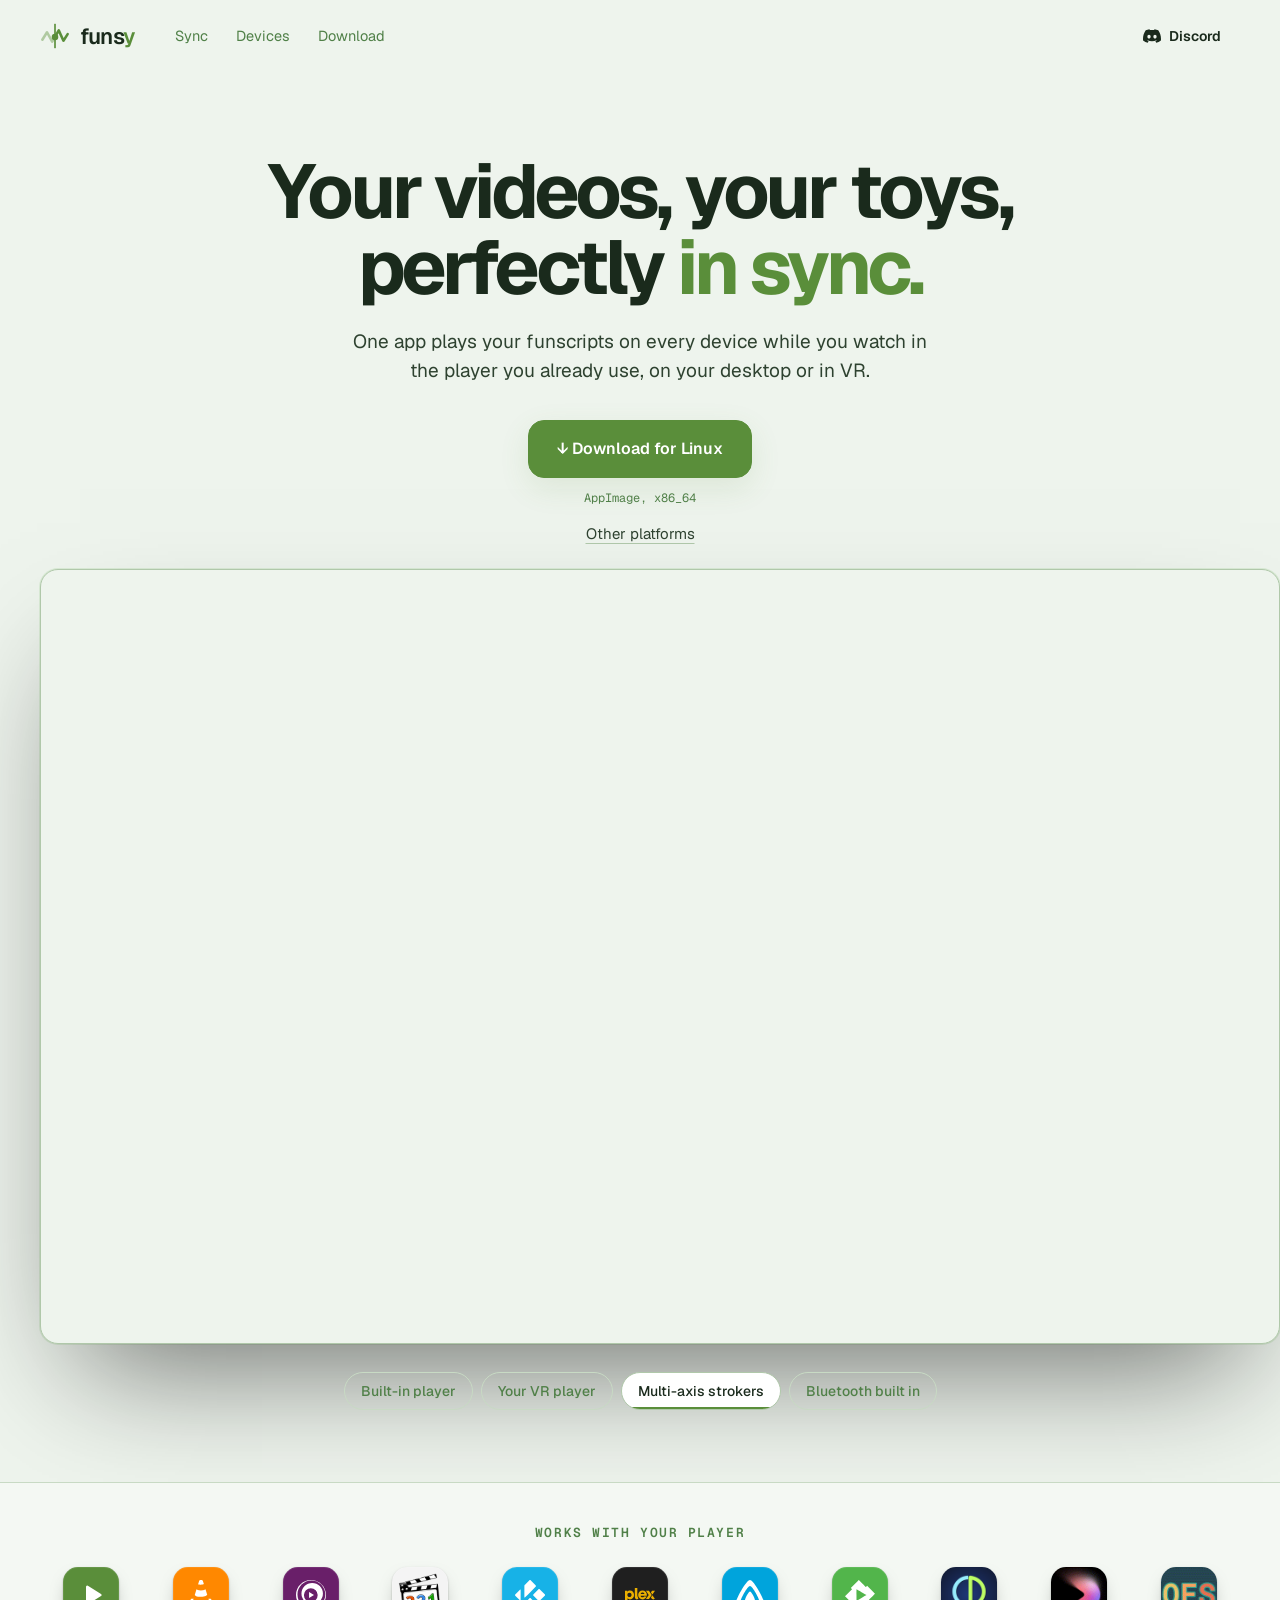
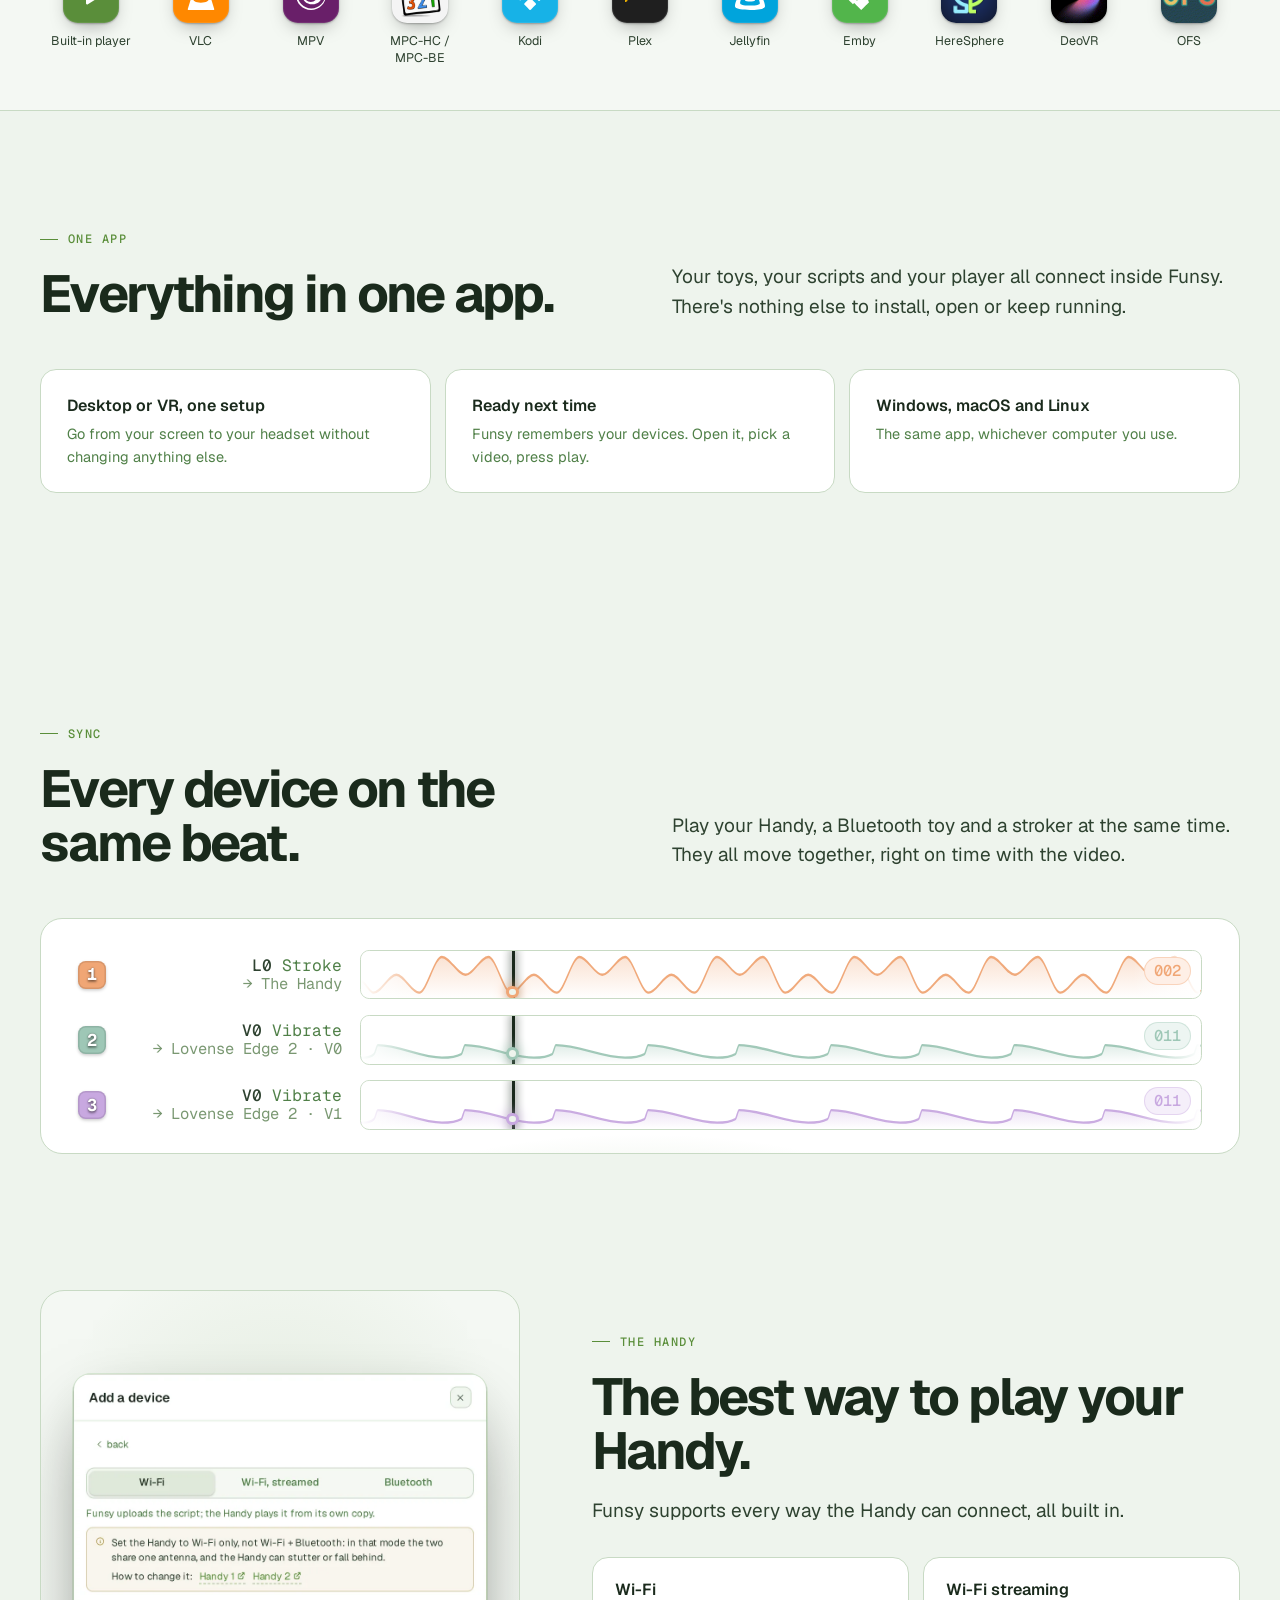
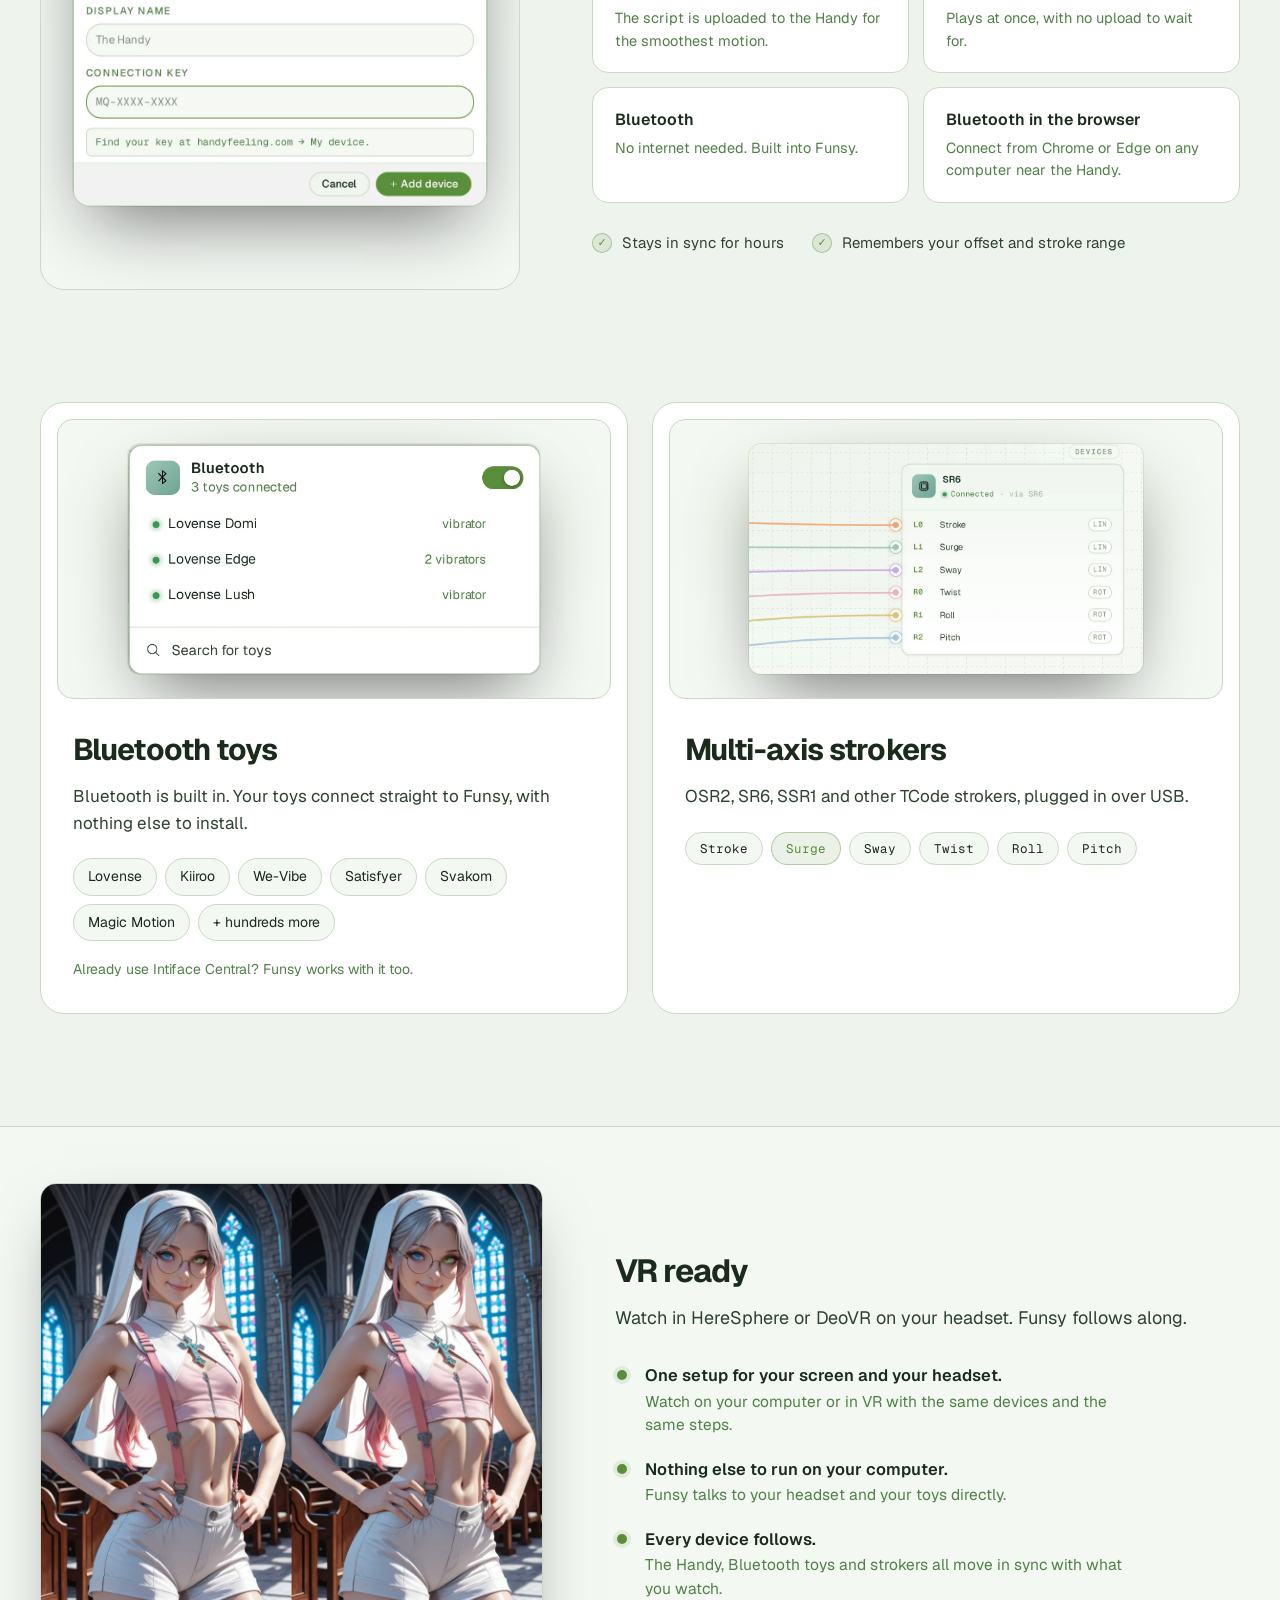
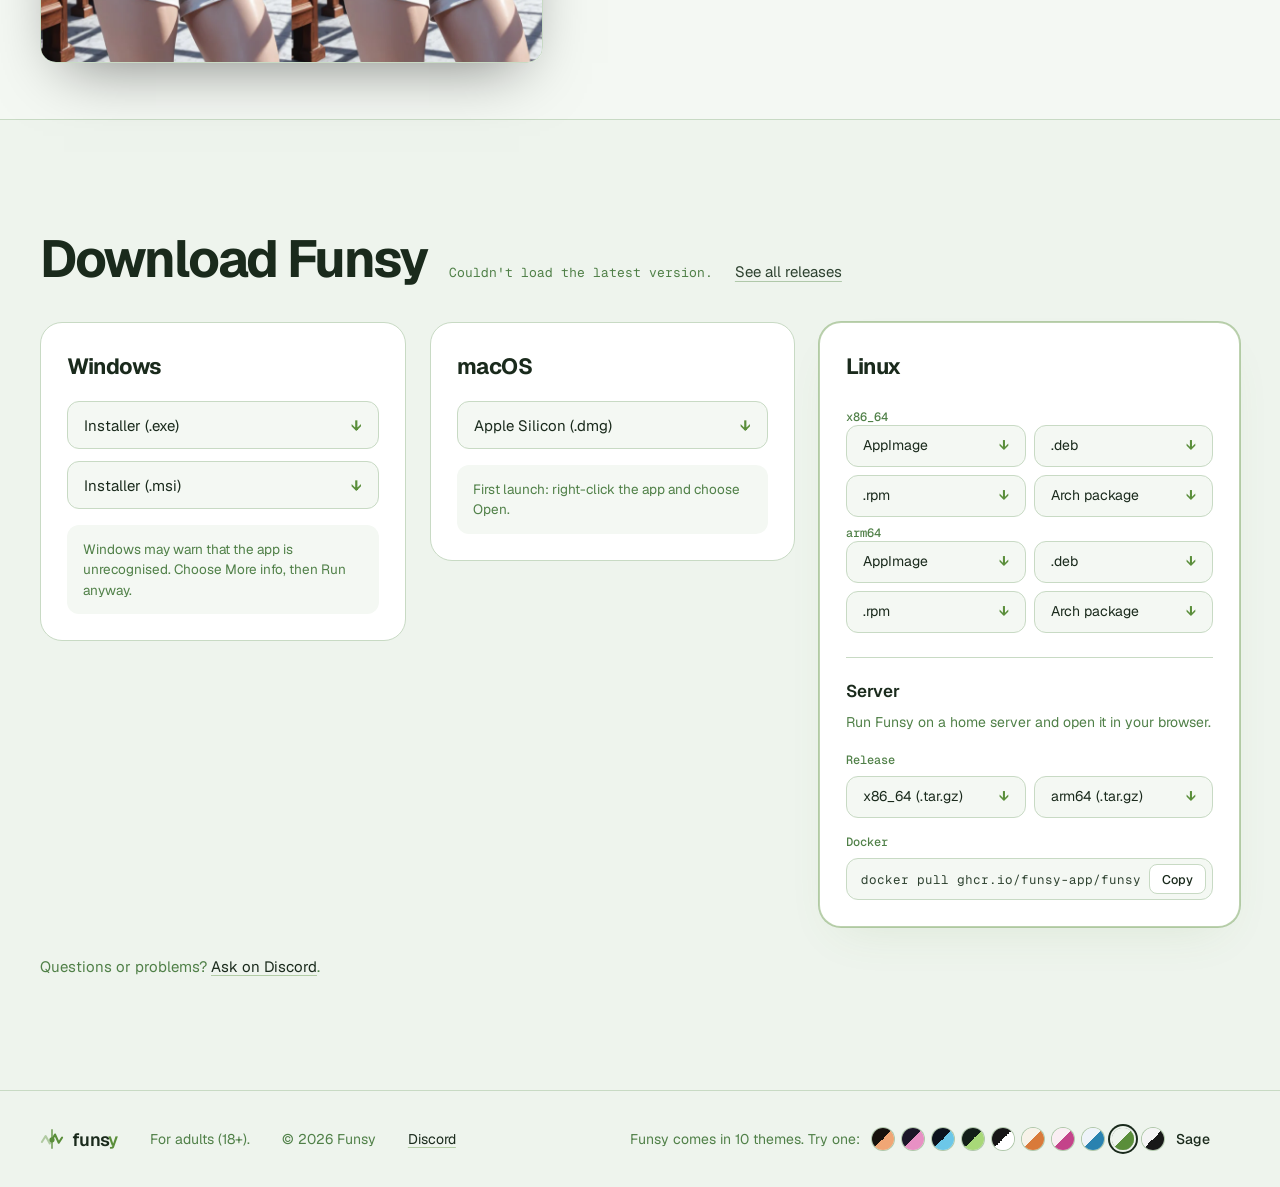
==== commit 0adc0085: "Discord links open in a new tab" ====
--- a/index.html
+++ b/index.html
@@ -262,7 +262,7 @@
 <nav class="topbar" id="topbar"><div class="wrap">
   <a class="wordmark" href="#top" aria-label="Funsy"><svg viewBox="0 0 64 64" aria-hidden="true"><use href="#funsy-mark"/></svg><span>funs<em>y</em></span></a>
   <div class="nav"><a href="#sync">Sync</a><a href="#devices">Devices</a><a href="#download">Download</a></div>
-  <div class="top-right"><a class="btn ghost" href="discord/"><svg class="btn-icon" viewBox="0 0 24 24" aria-hidden="true"><use href="#discord-logo"/></svg> Discord</a><a class="btn" href="#" data-patreon hidden>Support on Patreon</a></div>
+  <div class="top-right"><a class="btn ghost" href="discord/" target="_blank" rel="noopener"><svg class="btn-icon" viewBox="0 0 24 24" aria-hidden="true"><use href="#discord-logo"/></svg> Discord</a><a class="btn" href="#" data-patreon hidden>Support on Patreon</a></div>
 </div></nav>
 
 <header class="hero" id="top"><div class="wrap">
@@ -506,13 +506,13 @@
       </div>
     </article>
   </div>
-  <p class="dl-help">Questions or problems? <a href="discord/">Ask on Discord</a>.</p>
+  <p class="dl-help">Questions or problems? <a href="discord/" target="_blank" rel="noopener">Ask on Discord</a>.</p>
 </div></section>
 
 <section class="section" data-patreon hidden style="padding-top: 0"><div class="wrap">
   <div class="support-box reveal">
     <div><h2>Help Funsy grow</h2><p>Funsy is built by one developer. Patreon supporters keep it going.</p></div>
-    <div class="btns"><a class="btn lg primary" href="#">Support on Patreon</a><a class="btn lg" href="discord/"><svg class="btn-icon" viewBox="0 0 24 24" aria-hidden="true"><use href="#discord-logo"/></svg> Join the Discord</a></div>
+    <div class="btns"><a class="btn lg primary" href="#">Support on Patreon</a><a class="btn lg" href="discord/" target="_blank" rel="noopener"><svg class="btn-icon" viewBox="0 0 24 24" aria-hidden="true"><use href="#discord-logo"/></svg> Join the Discord</a></div>
   </div>
 </div></section>
 
@@ -520,7 +520,7 @@
   <a class="wordmark" href="#top" aria-label="Funsy"><svg viewBox="0 0 64 64" aria-hidden="true"><use href="#funsy-mark"/></svg><span>funs<em>y</em></span></a>
   <span>For adults (18+).</span>
   <span>© 2026 Funsy</span>
-  <a class="foot-link" href="discord/">Discord</a>
+  <a class="foot-link" href="discord/" target="_blank" rel="noopener">Discord</a>
   <div class="themes">
     <span>Funsy comes in 10 themes. Try one:</span>
     <div class="dots" id="dots"></div>
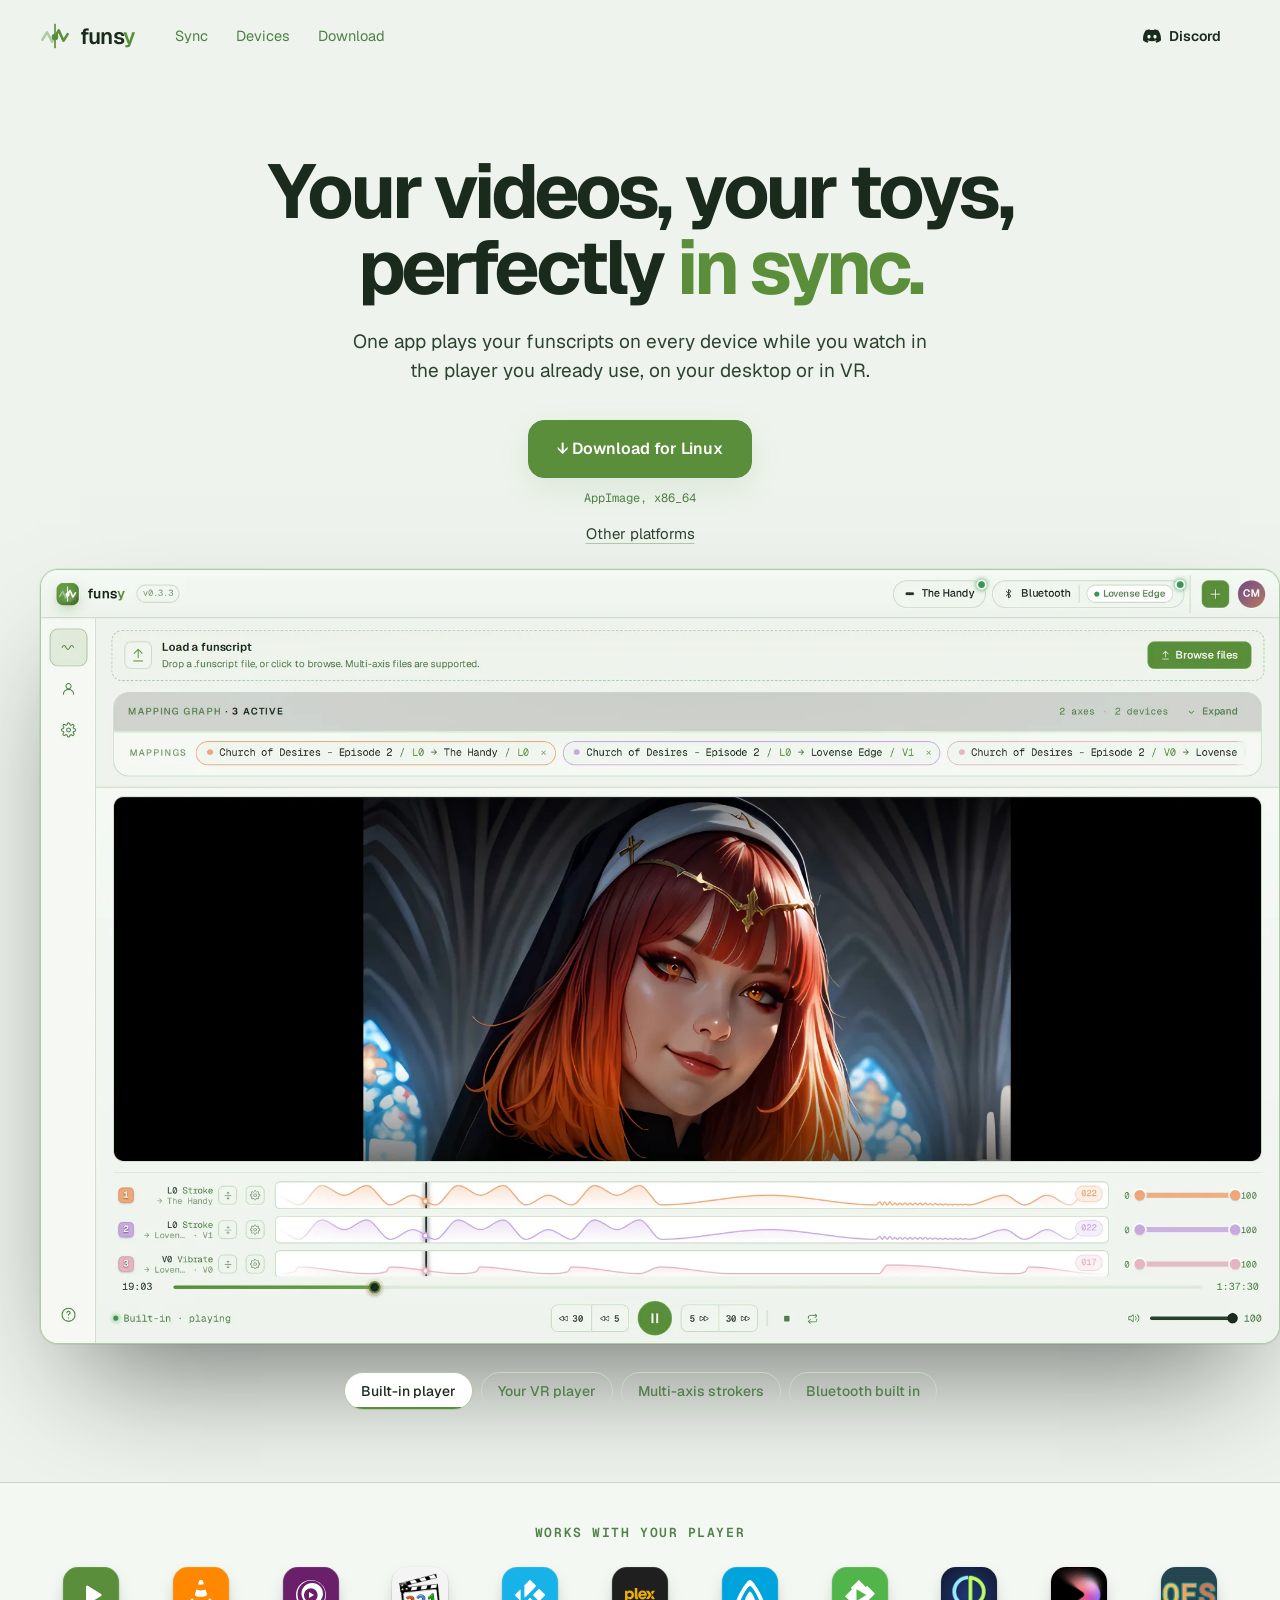
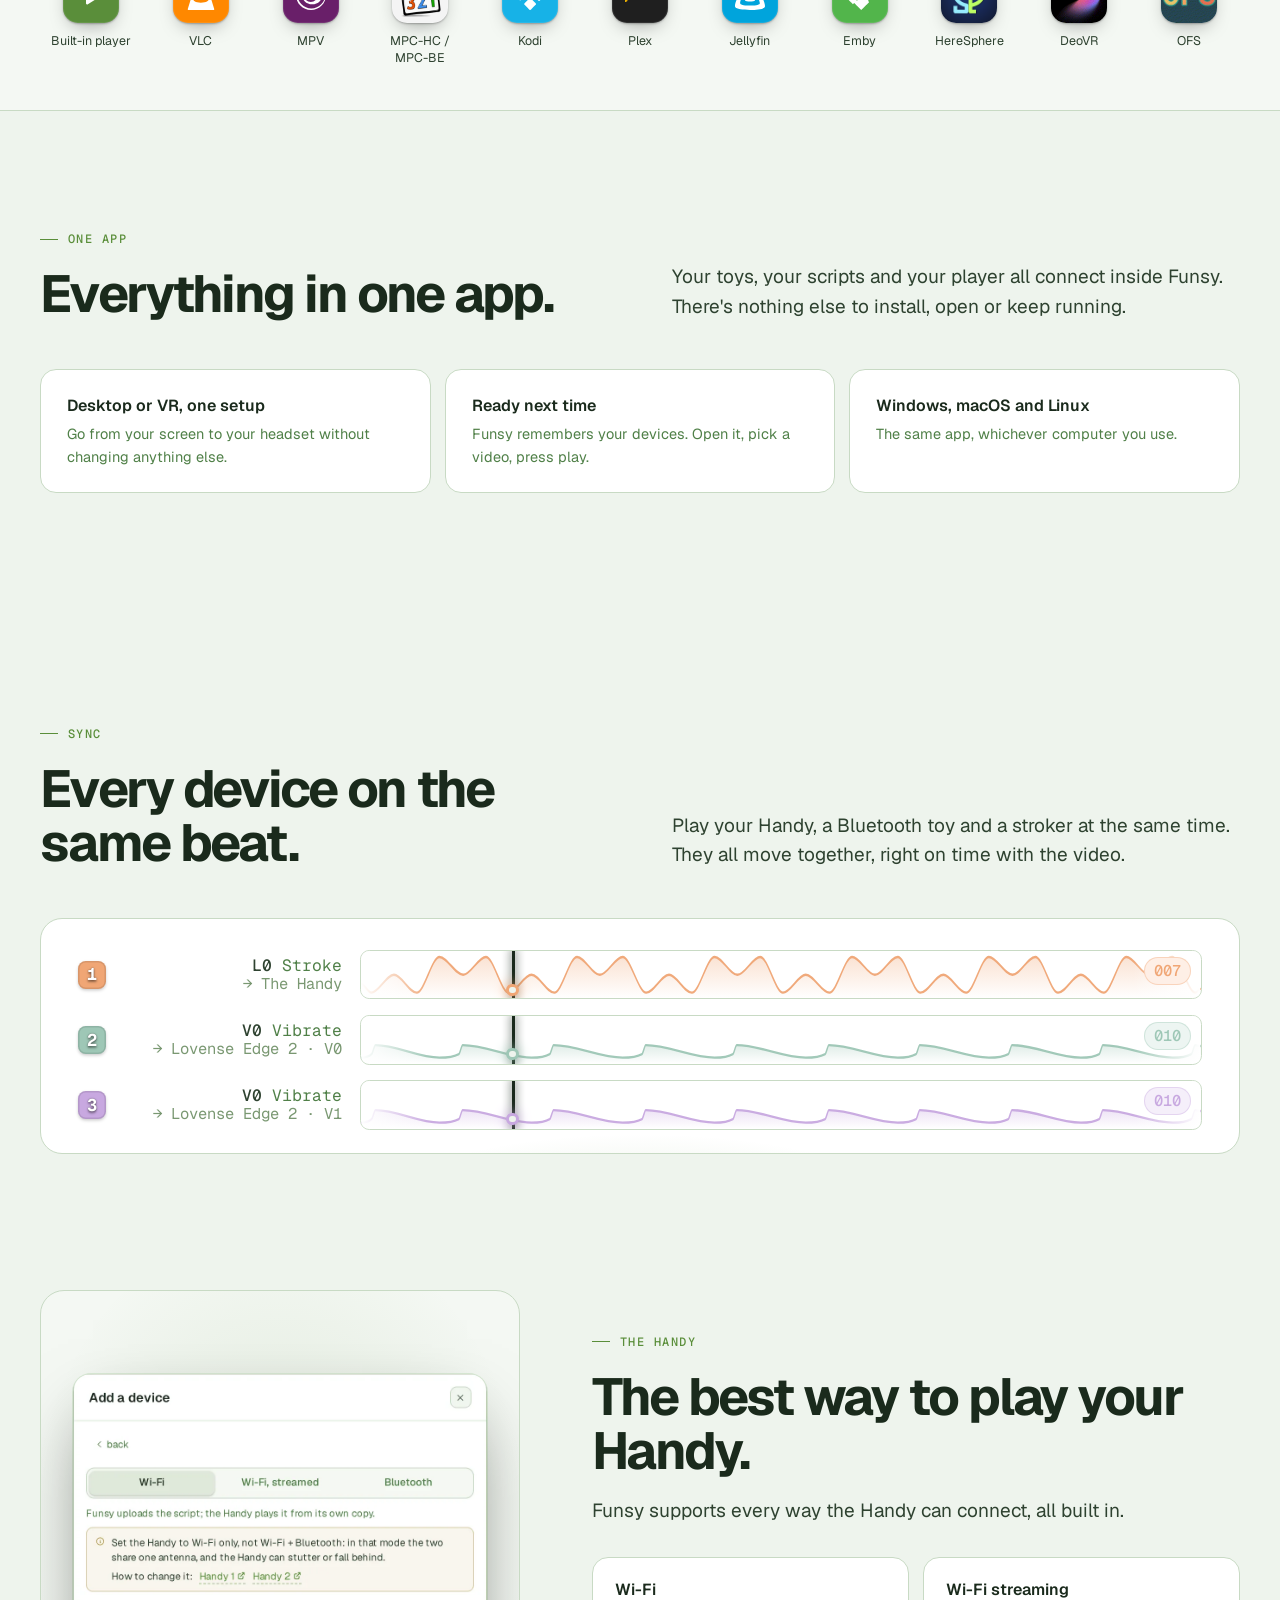
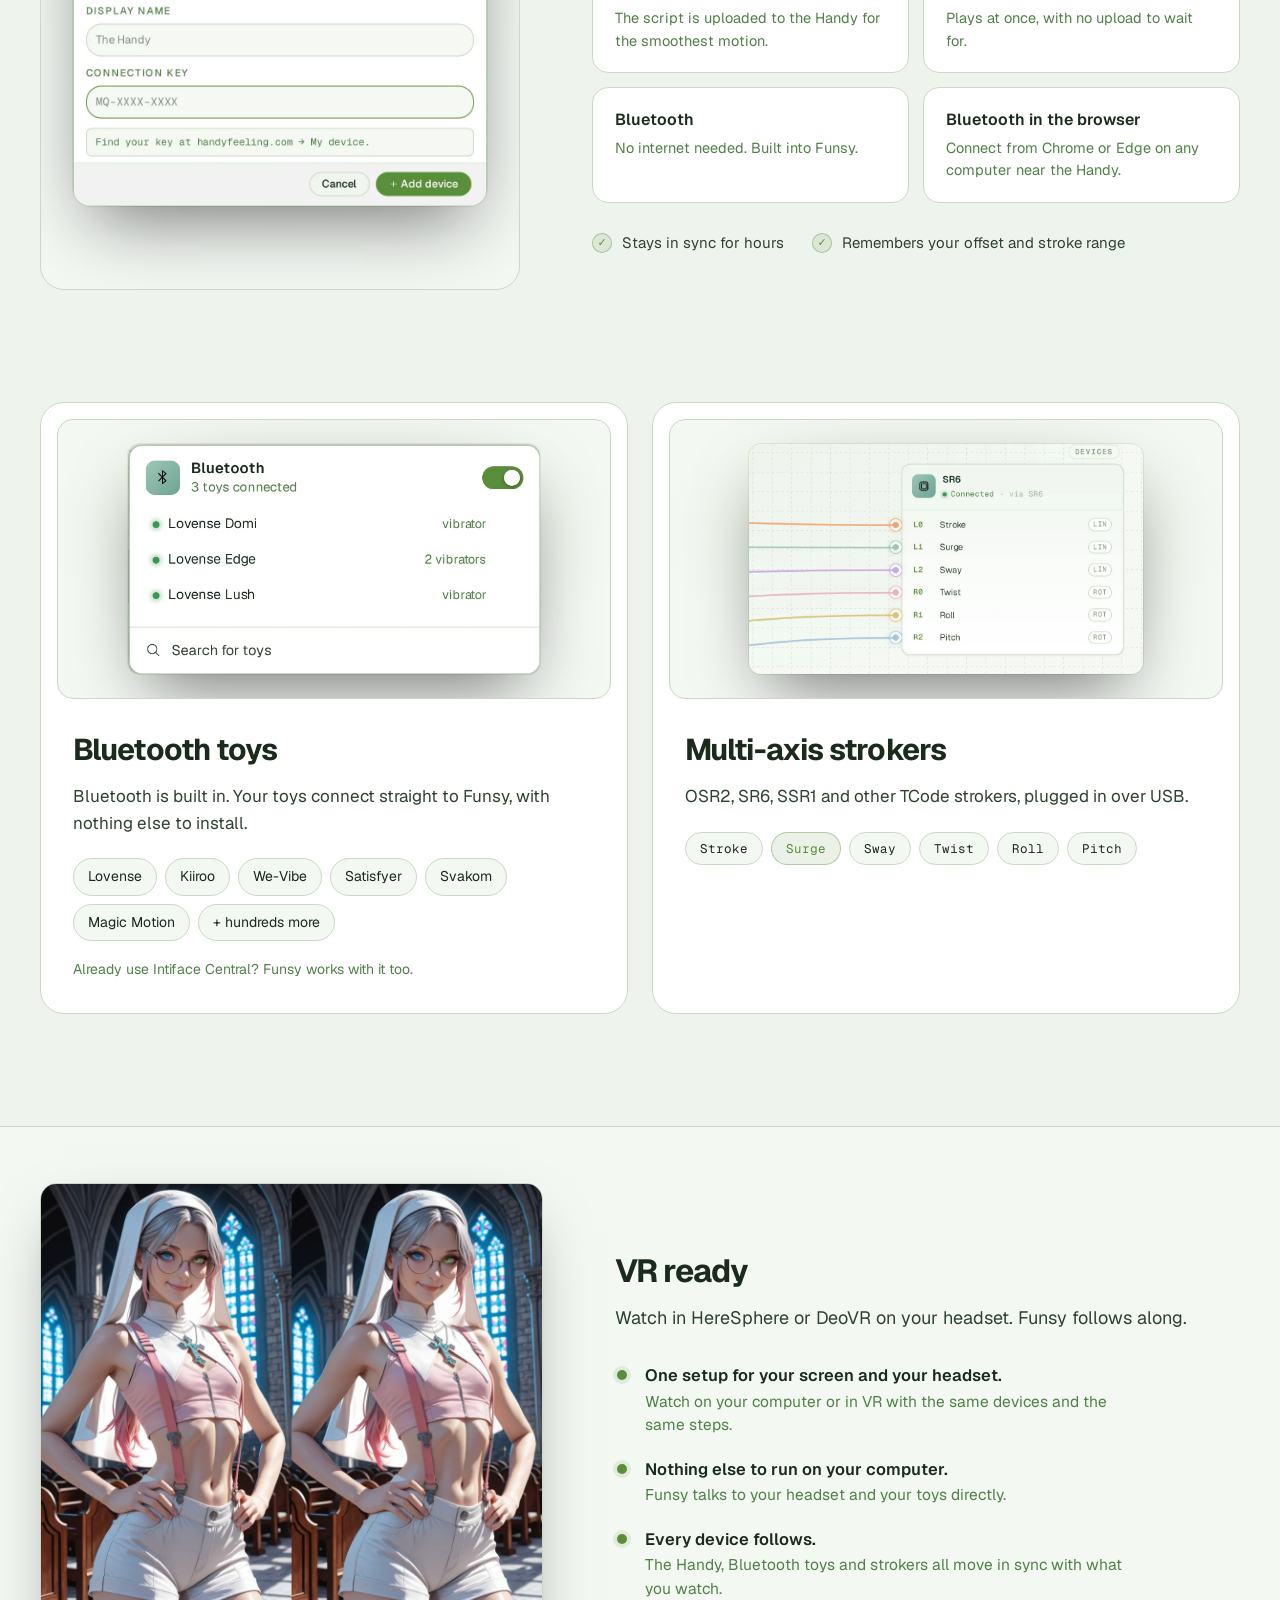
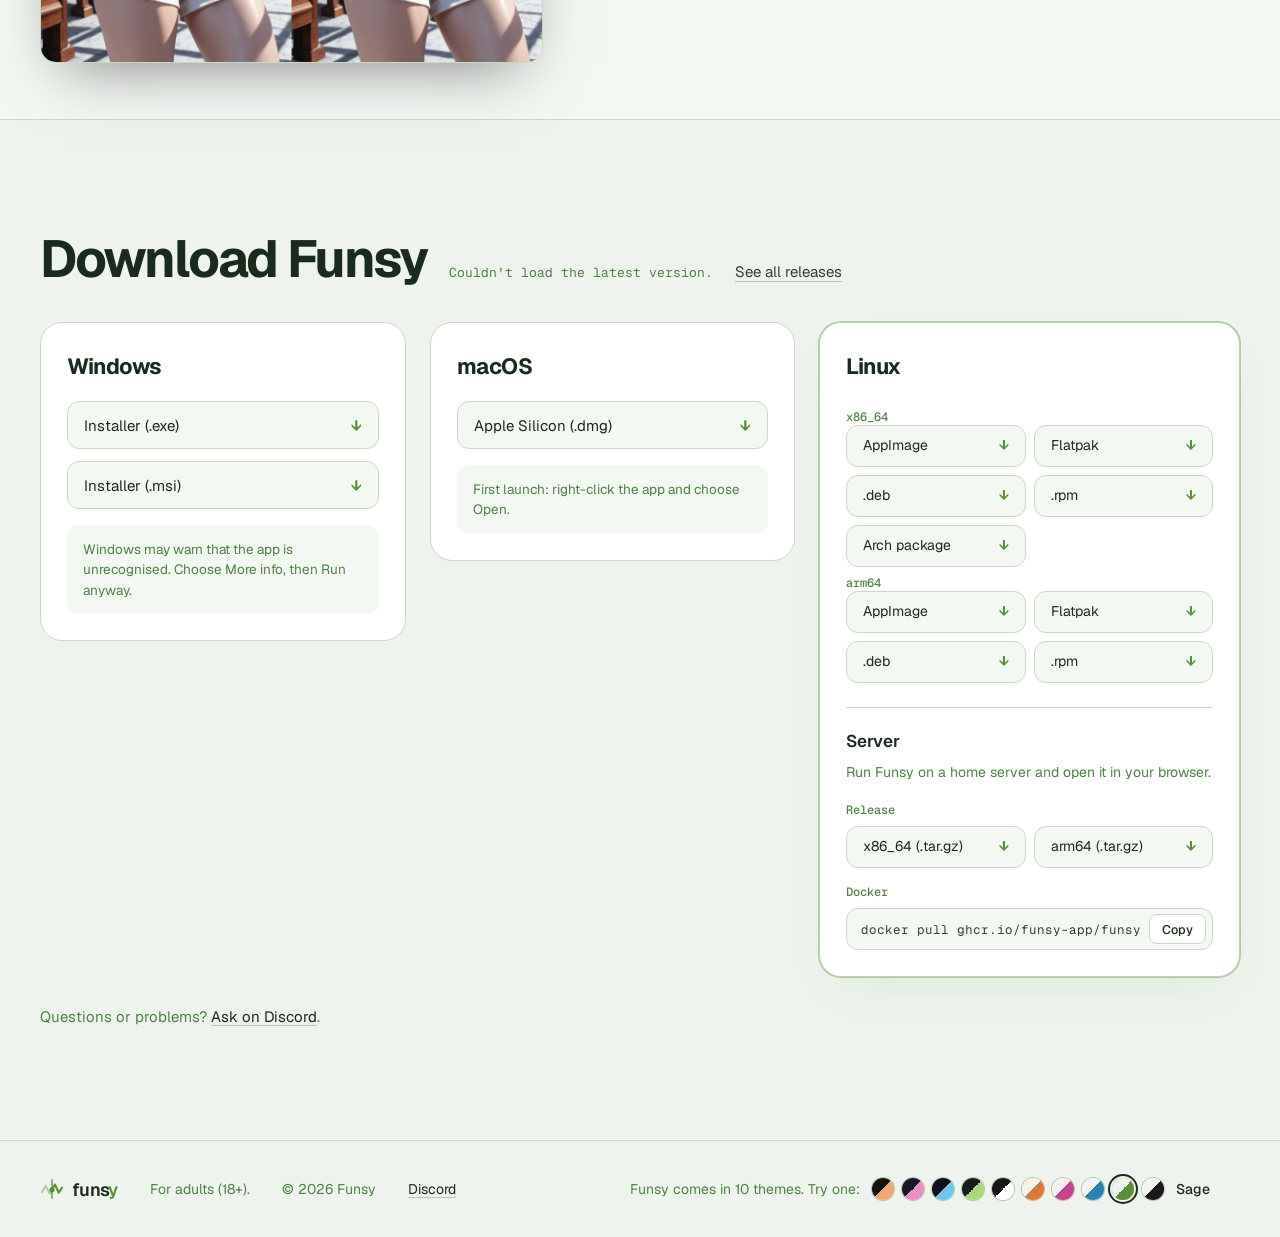
==== commit 4b6943fd: "Downloads: a Flatpak for Linux, and the Arch package for x86_64 only" ====
--- a/index.html
+++ b/index.html
@@ -642,9 +642,9 @@
 paintHero();
 document.querySelector(`.platform[data-os="${os}"]`)?.classList.add("mine");
 
-const linuxFiles = [["AppImage", "appimage"], [".deb", "deb"], [".rpm", "rpm"], ["Arch package", "arch"]];
+const linuxFiles = [["AppImage", "appimage"], ["Flatpak", "flatpak"], [".deb", "deb"], [".rpm", "rpm"], ["Arch package", "arch"]];
 document.getElementById("linux").innerHTML = ["x86_64", "arm64"].map((arch) =>
-  `<p class="arch">${arch}</p><div class="chips">${linuxFiles.map(([label, kind]) =>
+  `<p class="arch">${arch}</p><div class="chips">${linuxFiles.filter(([, kind]) => kind !== "arch" || arch === "x86_64").map(([label, kind]) =>
     `<a class="file" data-asset="${kind}-${arch}" href="${RELEASES}/latest">${label}<b>↓</b></a>`).join("")}</div>`).join("");
 
 document.querySelectorAll("[data-copy]").forEach((b) => b.addEventListener("click", async () => {
@@ -673,7 +673,8 @@
   "rpm-x86_64": new RegExp(`${X64}.*\\.rpm$`, "i"),
   "rpm-arm64": new RegExp(`${ARM}.*\\.rpm$`, "i"),
   "arch-x86_64": new RegExp(`${X64}.*\\.pkg\\.tar\\.`, "i"),
-  "arch-arm64": new RegExp(`${ARM}.*\\.pkg\\.tar\\.`, "i"),
+  "flatpak-x86_64": new RegExp(`${X64}.*\\.flatpak$`, "i"),
+  "flatpak-arm64": new RegExp(`${ARM}.*\\.flatpak$`, "i"),
   "server-x86_64": new RegExp(`server.*${X64}.*\\.tar\\.gz$`, "i"),
   "server-arm64": new RegExp(`server.*${ARM}.*\\.tar\\.gz$`, "i"),
 };
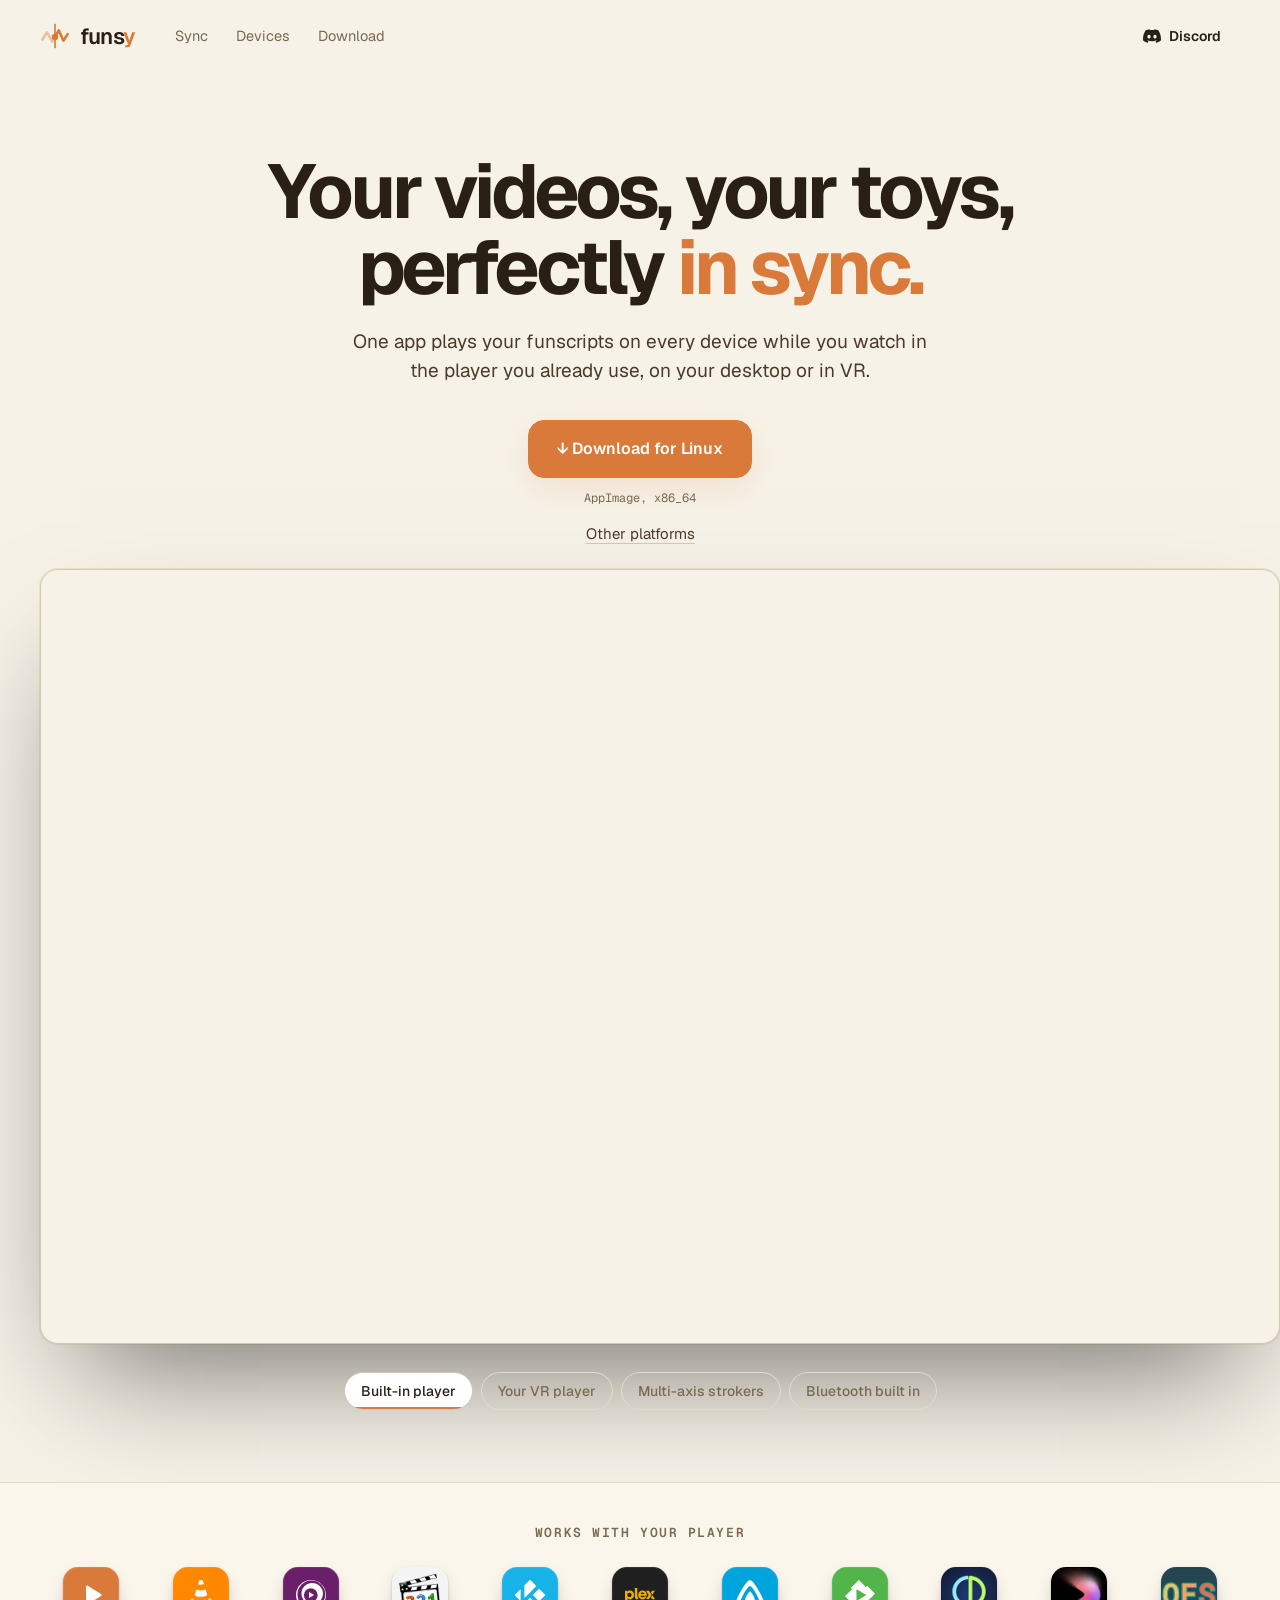
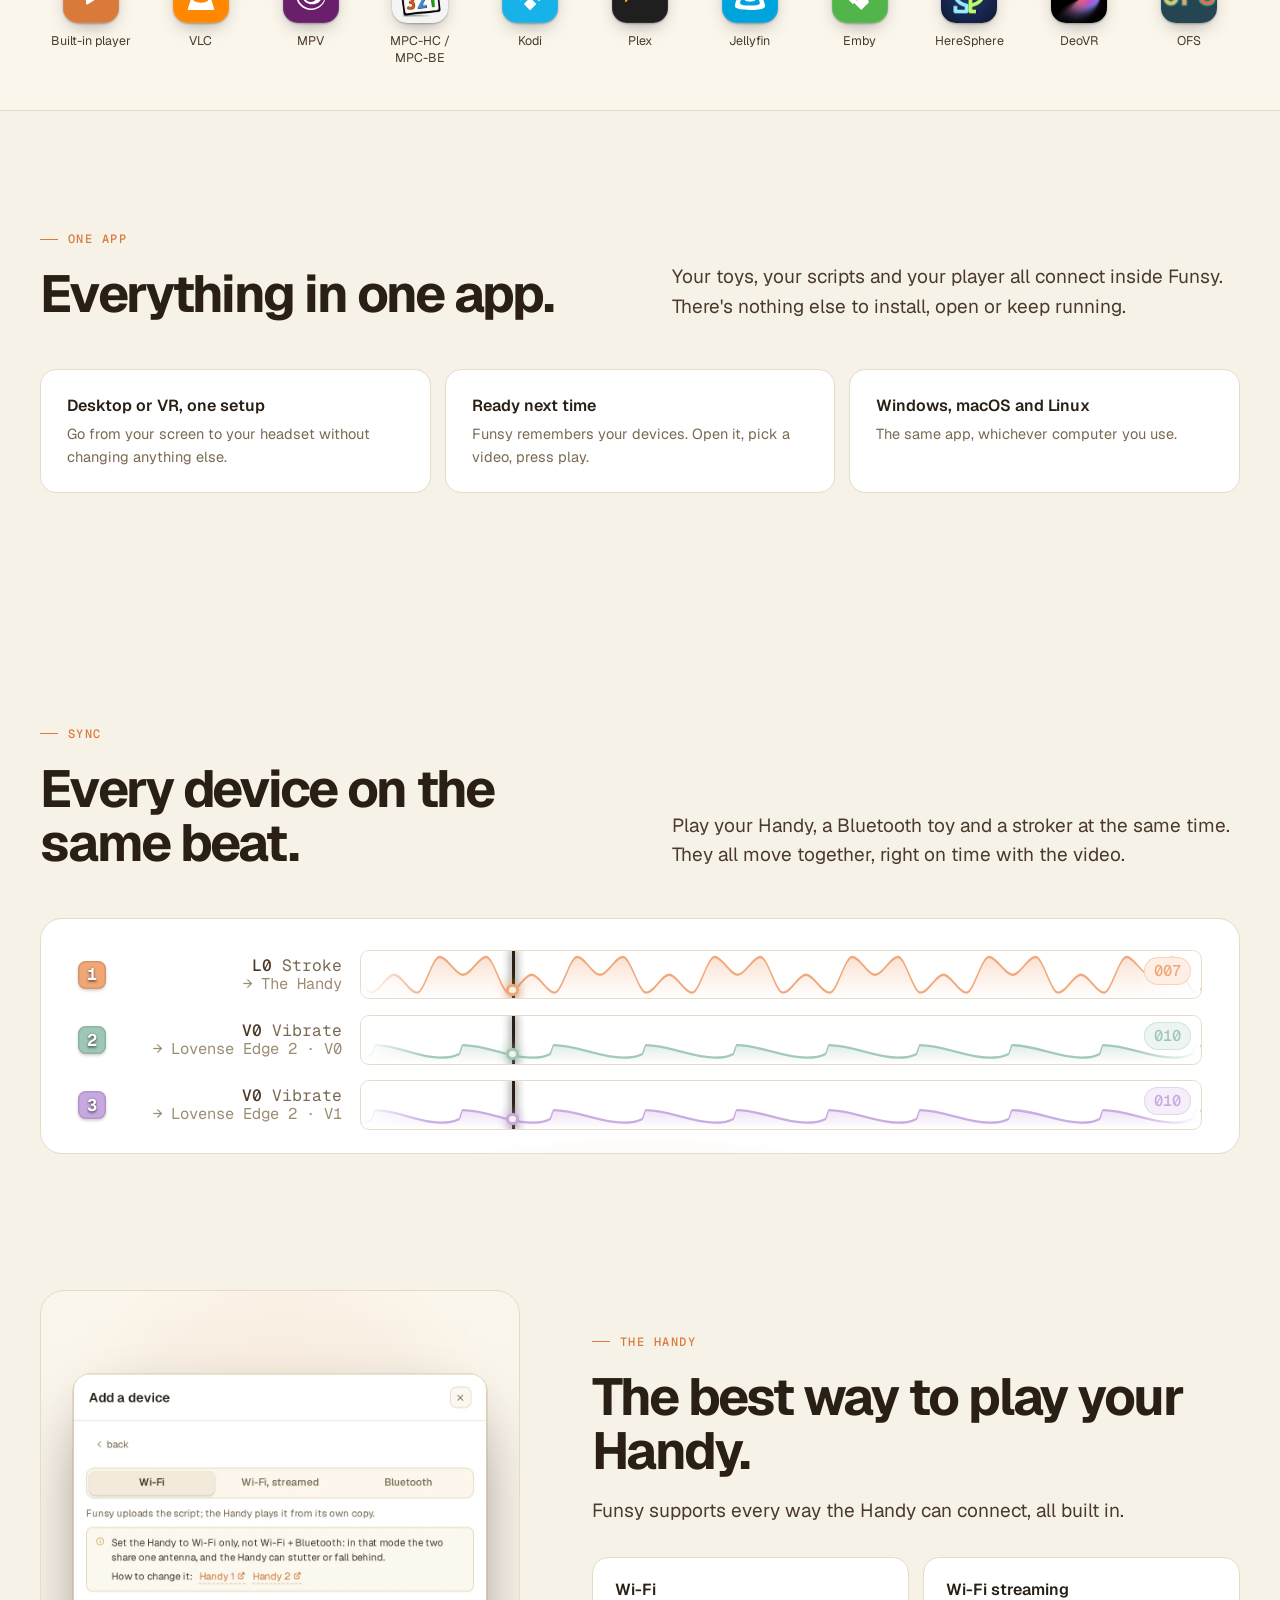
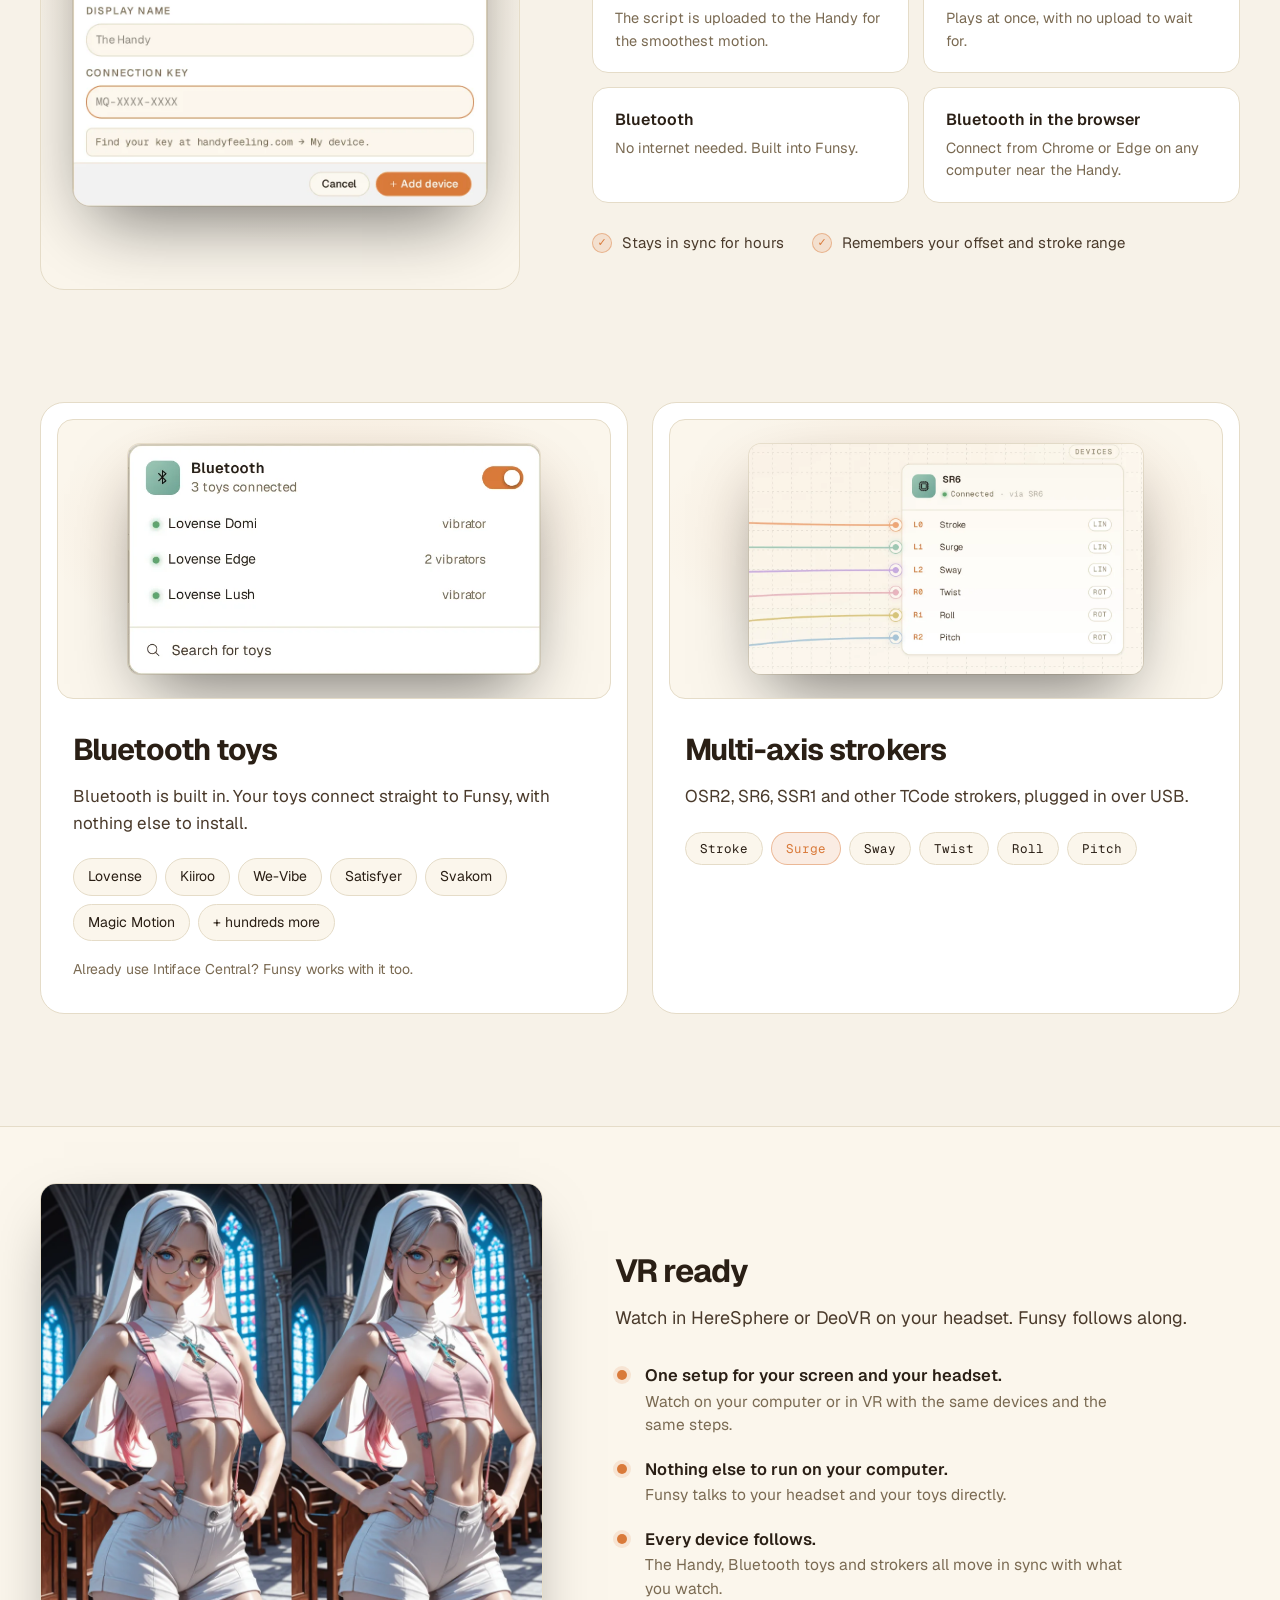
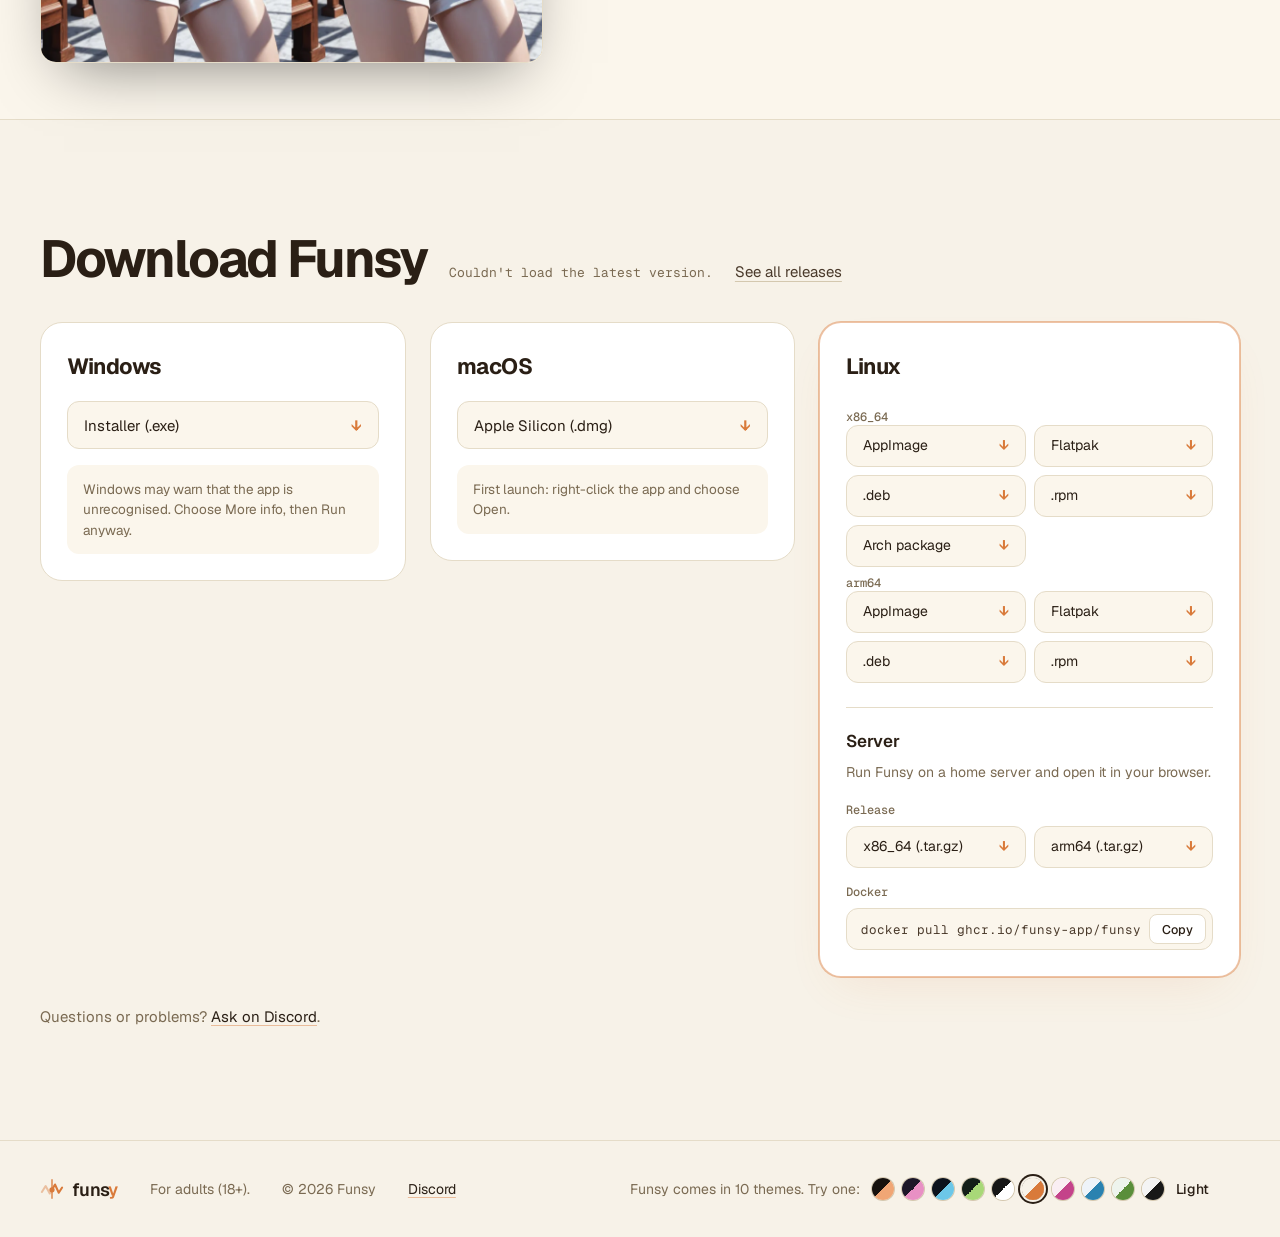
==== commit 07e5f4ab: "Downloads: Windows has the .exe installer only" ====
--- a/index.html
+++ b/index.html
@@ -490,7 +490,7 @@
   </div>
   <div class="platforms reveal">
     <article class="platform" data-os="windows"><h3>Windows</h3>
-      <a class="file" data-asset="exe" href="https://github.com/funsy-app/funsy-app/releases/latest">Installer (.exe)<b>↓</b></a><a class="file" data-asset="msi" href="https://github.com/funsy-app/funsy-app/releases/latest">Installer (.msi)<b>↓</b></a>
+      <a class="file" data-asset="exe" href="https://github.com/funsy-app/funsy-app/releases/latest">Installer (.exe)<b>↓</b></a>
       <p class="note">Windows may warn that the app is unrecognised. Choose More info, then Run anyway.</p></article>
     <article class="platform" data-os="macos"><h3>macOS</h3>
       <a class="file" data-asset="dmg" href="https://github.com/funsy-app/funsy-app/releases/latest">Apple Silicon (.dmg)<b>↓</b></a>
@@ -664,7 +664,6 @@
 const ARM = "(arm64|aarch64)";
 const ASSETS = {
   exe: /\.exe$/i,
-  msi: /\.msi$/i,
   dmg: /\.dmg$/i,
   "appimage-x86_64": new RegExp(`${X64}.*\\.AppImage$`, "i"),
   "appimage-arm64": new RegExp(`${ARM}.*\\.AppImage$`, "i"),
